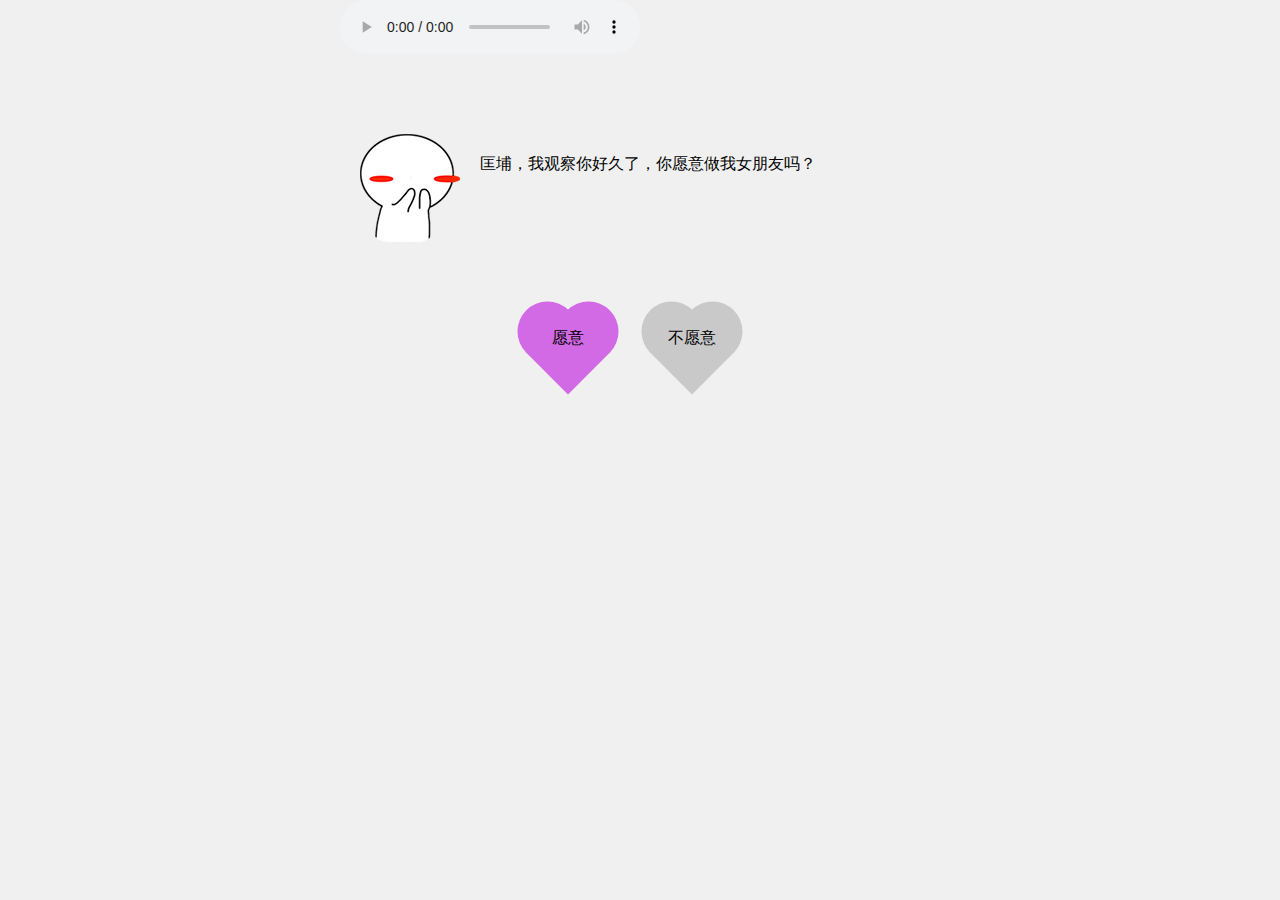
==== index.html @ f9c817e7 "update" ====
<!DOCTYPE HTML PUBLIC "-//W3C//DTD HTML 4.01 Transitional//EN">
<html lang="en">
<head>
<meta charset="UTF-8">
<meta content="width=device-width,initial-scale=1.0,maximum-scale=1.0,user-scalable=no" name="viewport">
<title>forever love</title>

</head>
<script src="js/lib/jquery.min.js" type="text/javascript"></script>
<script src="js/lib/jquery.fireworks.js" type="text/javascript"></script>
<style type="text/css">
* {
	-webkit-tap-highlight-color: rgba(0, 0, 0, 0);
	-webkit-box-sizing: border-box;
	box-sizing: border-box;
}

html {
	width: 100%;
	height: 100%;
}

body {
	max-width: 600px;
	margin: 0 auto;
	background: #f0f0f0;
	color: #000;
}

.share_img {
	width: 0;
	height: 0;
	overflow: hidden;
	opacity: 0;
}

.content {
	padding: 80px 20px;
}

.text_wrapper {
	display: -webkit-box;
	display: flex;
}

.text_wrapper .text {
	padding-top: 20px;
	padding-left: 20px;
}

.hide {
	display: none !important;
}

p {
	margin: 0;
}

.btn-groups {
	padding-right: 20px;
	text-align: center;
}

.heart-btn {
	display: inline-block;
	animation: breath 0.8s linear 0s infinite both;
	-webkit-animation: breath 0.8s linear 0s infinite both;
}

.btn {
	position: relative;
	display: inline-block;
	width: 60px;
	height: 60px;
	margin: 0 30px;
	transform: rotate(45deg);
	-webkit-transform: rotate(45deg);
}

.btn span {
	display: block;
	width: 100%;
	height: 100%;
	line-height: 60px;
	margin-top: -10px;
	margin-left: -10px;
	text-align: center;
	transform: rotate(-45deg);
	-webkit-transform: rotate(-45deg);
}

.btn-a {
	background: #d26ae5;
}

.btn-b {
	background: #c9c9c9;
}

.btn-a:before {
	content: '';
	position: absolute;
	display: block;
	width: 30px;
	height: 60px;
	background: #d26ae5;
	left: -29px;
	top: 0;
	border-top-left-radius: 60px;
	border-bottom-left-radius: 60px;
}

.btn-a:after {
	content: '';
	position: absolute;
	display: block;
	width: 60px;
	height: 30px;
	background: #d26ae5;
	left: 0;
	top: -29px;
	border-top-left-radius: 60px;
	border-top-right-radius: 60px;
}

.btn-b:before {
	content: '';
	position: absolute;
	display: block;
	width: 30px;
	height: 60px;
	background: #c9c9c9;
	left: -29px;
	top: 0;
	border-top-left-radius: 60px;
	border-bottom-left-radius: 60px;
}

.btn-b:after {
	content: '';
	position: absolute;
	display: block;
	width: 60px;
	height: 30px;
	background: #c9c9c9;
	left: 0;
	top: -29px;
	border-top-left-radius: 60px;
	border-top-right-radius: 60px;
}

.container {
	
}

.container .mask {
	position: absolute;
	top: 0;
	left: 0;
	right: 0;
	bottom: 0;
	background: rgba(0, 0, 0, 0.3);
}

.container .modal {
	width: 80%;
	height: 160px;
	position: absolute;
	top: 50%;
	left: 50%;
	padding: 20px 15px;
	border-radius: 5px;
	transform: translate(-50%, -70%);
	-webkit-transform: translate(-50% ，-70 %);
	background: #f3f3f3;
}

.container .modal p {
	margin-top: 20px;
	margin-bottom: 20px;
	font-size: 16px;
	color: #353535;
	text-align: center;
}

.confirm {
	display: block;
	width: 120px;
	height: 40px;
	margin: 0 auto;
	border: none;
	font-size: 16px;
	border-radius: 5px;
	color: #ffffff;
	background: #f45cae;
}

.type_words {
	padding: 12px 20px;
}

@
keyframes breath { 0% {
	transform: scale3d(1, 1, 1);
	-webkit-transform: scale3d(1, 1, 1);
	transform-origin: 50% 50%;
}
50%{
transform
:
 
scale3d
(1
.02
,
1
.02
,
1
.02
);

		
-webkit-transform
:
 
scale3d
(1
.02
,
1
.02
,
1
.02
);

		
transform-origin
:
 
50%
50%;
}
100%{
transform
:
 
scale3d
(1
,
1,1);
-webkit-transform
:
 
scale3d
(1
,
1,1);
transform-origin
:
 
50%
50%;
}
}
</style>

<script type="text/javascript">
	$(function() {
		$('#yes').click(function(event) {
			modal('我就知道你一定会愿意的。(^_^)', function() {
				$('.page_one').addClass('hide');
				$('.page_two').removeClass('hide');
				typeWrite();
				fireworks();

			});
		});
		$('#no').click(function(event) {
			modal('明人不说暗话！', A);
		});
	});

	function A() {
		modal('我喜欢你！', B);
	}

	function B() {
		modal('我知道你在等我这一句话', C);
	}

	function C() {
		modal('请您不要拒绝我', D);
	}

	function D() {
		modal('拒绝我，不存在的', E);
	}

	function E() {
		modal('这辈子都不可能让你离开我', F);
	}

	function F() {
		modal('跟我走吧', G);
	}

	function G() {
		modal('房产证上写你名', H);
	}

	function H() {
		modal('我会做饭', I);
	}

	function I() {
		modal('我会做家务', J)
	}

	function J() {
		modal('答应我吧', function() {
			//		fireworks();
		});
	}

	function fireworks() {
		$('.page_one').addClass('hide');
		$('.page_two').removeClass('hide');
		$('.page_two').fireworks({
			sound : false,
			opacity : 0.9,
			width : '100%',
			height : '100%'
		});
	}

	function modal(content, callback) {
		var tpl = '<div class="container">'
				+ '<div class="mask"></div>'
				+ '<div class="modal">'
				+ '<p>'
				+ content
				+ '</p>'
				+ '<button type="button" id="confirm" class="confirm">确定</button>'
				+ '</div>' + '</div>';
		$('body').append(tpl);
		$(document).on('click', '.confirm', function() {
			$('.container').remove();
			callback();
		});
	}

	var myWords = '有人说，人的一生会遇到2920万人，而两个人相爱的概率只有0.000049。在这茫茫人海中，两个人能相遇就值得感激，能相爱更是一种难得。所以，我很庆幸上天让我遇见了你。我希望有个如你一般的人，能看完我写过的所有状态，读完我所有的日志，看完我从小到大的照片，试着听我喜欢的歌。如果可以，甚至陪我去我喜欢的地方，只想弥补错过你的青春。';
	var x = 0;
	var speed = 150;
	var current = 0;
	function typeWrite() {
		$('.type_words').html(myWords.substring(0, x++) + '_');
		var timer = setTimeout("typeWrite()", speed);
		if (x == myWords.length) {
			x = myWords.length;
			clearTimeout(timer)
		}
	}
</script>
<body>
	<audio controls preload="atuo" loop="loop">
		<source src="bgm/bgm.mp3" type="audio/mpeg">
	</audio>
	<!--<embed src="bgm/bgm.mp3" width="0" height="0" loop="-1" autostart="True"></embed>-->
	<div class="share_img">
		<img src="images/a8b.png" alt="">
	</div>

	<div class="page_one">
		<div class="content">
			<div class="text_wrapper">
				<img src="images/a8.png" alt="">
				<div class="text">匡埔，我观察你好久了，你愿意做我女朋友吗？</div>
			</div>
		</div>
		<div class="btn-groups">
			<div class="heart-btn">
				<div id="yes" class="btn btn-a">
					<span>愿意</span>
				</div>
			</div>
			<div id="no" class="btn btn-b">
				<span>不愿意</span>
			</div>
		</div>
	</div>
	<div class="page_two hide">
		<div class="type_words"></div>
	</div>

</body>
</html>
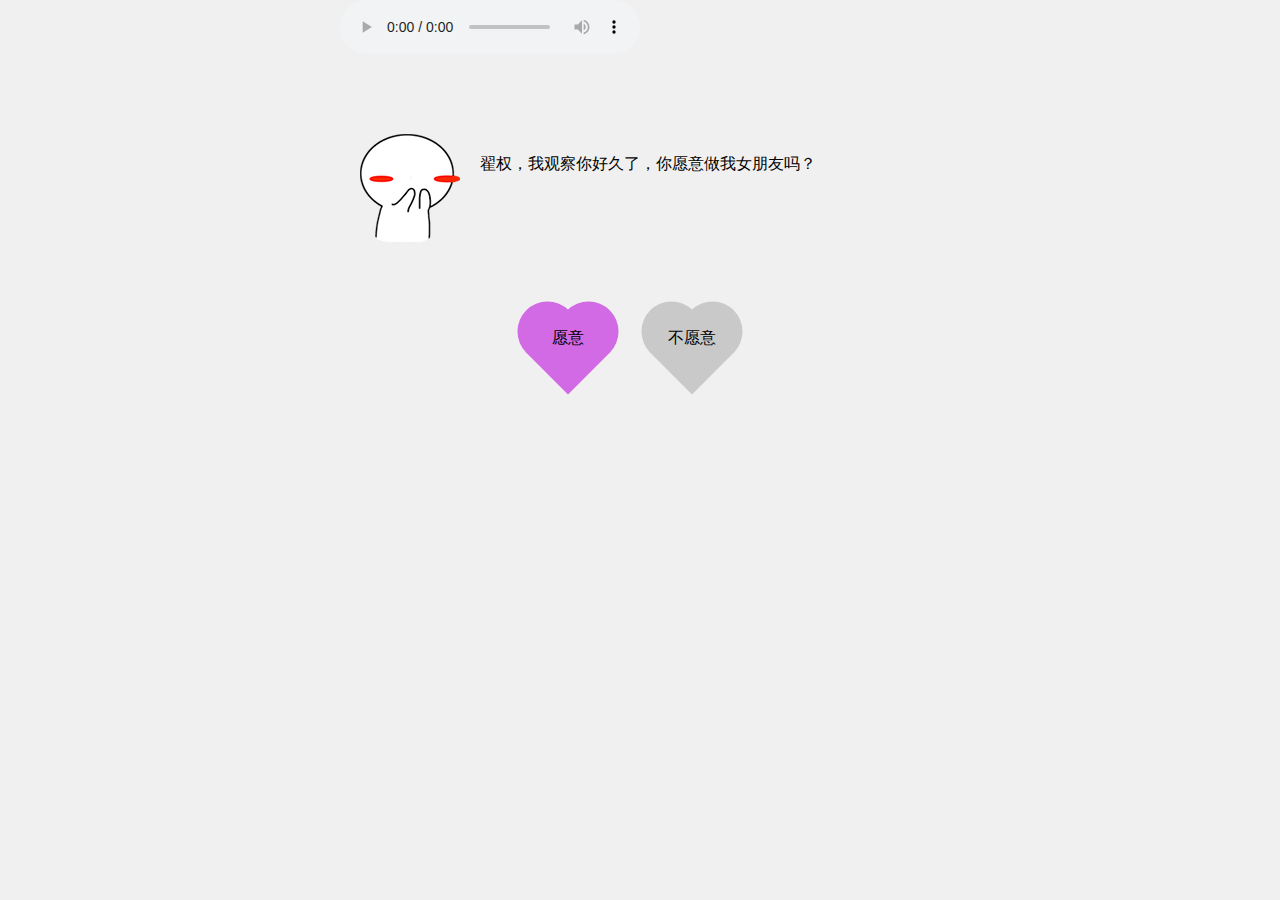
==== commit 8fe67b2e: "update" ====
--- a/index.html
+++ b/index.html
@@ -377,7 +377,7 @@
 		<div class="content">
 			<div class="text_wrapper">
 				<img src="images/a8.png" alt="">
-				<div class="text">匡埔，我观察你好久了，你愿意做我女朋友吗？</div>
+				<div class="text">翟权，我观察你好久了，你愿意做我女朋友吗？</div>
 			</div>
 		</div>
 		<div class="btn-groups">
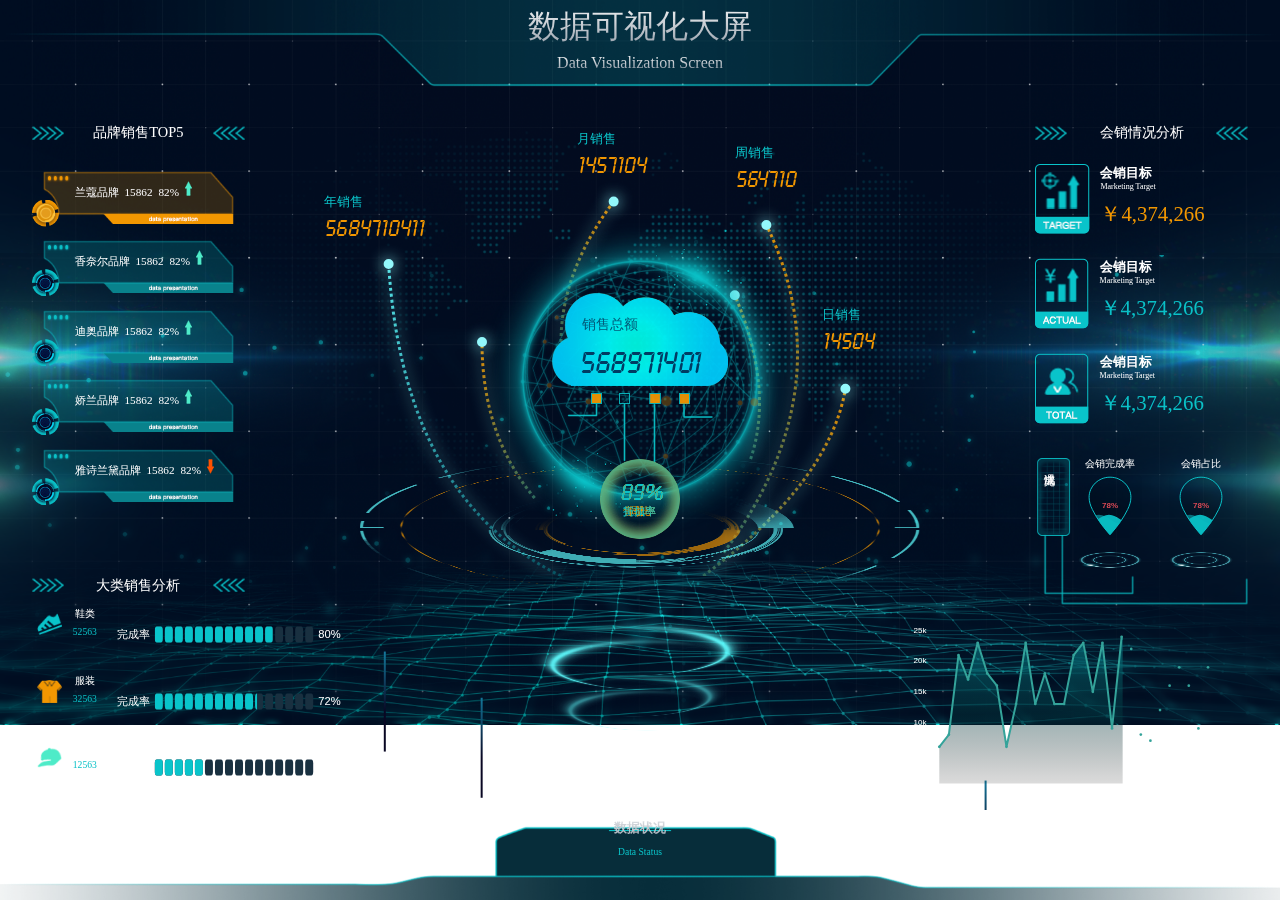
==== commit a5717a69: "View Screen" ====
--- a/index.html
+++ b/index.html
@@ -1,399 +1,218 @@
-<!DOCTYPE HTML PUBLIC "-//W3C//DTD HTML 4.01 Transitional//EN">
+<!DOCTYPE html>
 <html lang="en">
+
 <head>
-<meta charset="UTF-8">
-<meta content="width=device-width,initial-scale=1.0,maximum-scale=1.0,user-scalable=no" name="viewport">
-<title>forever love</title>
-
+    <meta charset="UTF-8">
+    <meta name="viewport" content="width=device-width, initial-scale=1.0">
+    <meta http-equiv="X-UA-Compatible" content="ie=edge">
+    <title>Document</title>
+    <link rel="stylesheet" href="./css/style.css">
 </head>
-<script src="js/lib/jquery.min.js" type="text/javascript"></script>
-<script src="js/lib/jquery.fireworks.js" type="text/javascript"></script>
-<style type="text/css">
-* {
-	-webkit-tap-highlight-color: rgba(0, 0, 0, 0);
-	-webkit-box-sizing: border-box;
-	box-sizing: border-box;
-}
-
-html {
-	width: 100%;
-	height: 100%;
-}
-
-body {
-	max-width: 600px;
-	margin: 0 auto;
-	background: #f0f0f0;
-	color: #000;
-}
-
-.share_img {
-	width: 0;
-	height: 0;
-	overflow: hidden;
-	opacity: 0;
-}
-
-.content {
-	padding: 80px 20px;
-}
-
-.text_wrapper {
-	display: -webkit-box;
-	display: flex;
-}
-
-.text_wrapper .text {
-	padding-top: 20px;
-	padding-left: 20px;
-}
-
-.hide {
-	display: none !important;
-}
-
-p {
-	margin: 0;
-}
-
-.btn-groups {
-	padding-right: 20px;
-	text-align: center;
-}
-
-.heart-btn {
-	display: inline-block;
-	animation: breath 0.8s linear 0s infinite both;
-	-webkit-animation: breath 0.8s linear 0s infinite both;
-}
-
-.btn {
-	position: relative;
-	display: inline-block;
-	width: 60px;
-	height: 60px;
-	margin: 0 30px;
-	transform: rotate(45deg);
-	-webkit-transform: rotate(45deg);
-}
-
-.btn span {
-	display: block;
-	width: 100%;
-	height: 100%;
-	line-height: 60px;
-	margin-top: -10px;
-	margin-left: -10px;
-	text-align: center;
-	transform: rotate(-45deg);
-	-webkit-transform: rotate(-45deg);
-}
-
-.btn-a {
-	background: #d26ae5;
-}
-
-.btn-b {
-	background: #c9c9c9;
-}
-
-.btn-a:before {
-	content: '';
-	position: absolute;
-	display: block;
-	width: 30px;
-	height: 60px;
-	background: #d26ae5;
-	left: -29px;
-	top: 0;
-	border-top-left-radius: 60px;
-	border-bottom-left-radius: 60px;
-}
-
-.btn-a:after {
-	content: '';
-	position: absolute;
-	display: block;
-	width: 60px;
-	height: 30px;
-	background: #d26ae5;
-	left: 0;
-	top: -29px;
-	border-top-left-radius: 60px;
-	border-top-right-radius: 60px;
-}
-
-.btn-b:before {
-	content: '';
-	position: absolute;
-	display: block;
-	width: 30px;
-	height: 60px;
-	background: #c9c9c9;
-	left: -29px;
-	top: 0;
-	border-top-left-radius: 60px;
-	border-bottom-left-radius: 60px;
-}
-
-.btn-b:after {
-	content: '';
-	position: absolute;
-	display: block;
-	width: 60px;
-	height: 30px;
-	background: #c9c9c9;
-	left: 0;
-	top: -29px;
-	border-top-left-radius: 60px;
-	border-top-right-radius: 60px;
-}
-
-.container {
-	
-}
-
-.container .mask {
-	position: absolute;
-	top: 0;
-	left: 0;
-	right: 0;
-	bottom: 0;
-	background: rgba(0, 0, 0, 0.3);
-}
-
-.container .modal {
-	width: 80%;
-	height: 160px;
-	position: absolute;
-	top: 50%;
-	left: 50%;
-	padding: 20px 15px;
-	border-radius: 5px;
-	transform: translate(-50%, -70%);
-	-webkit-transform: translate(-50% ，-70 %);
-	background: #f3f3f3;
-}
-
-.container .modal p {
-	margin-top: 20px;
-	margin-bottom: 20px;
-	font-size: 16px;
-	color: #353535;
-	text-align: center;
-}
-
-.confirm {
-	display: block;
-	width: 120px;
-	height: 40px;
-	margin: 0 auto;
-	border: none;
-	font-size: 16px;
-	border-radius: 5px;
-	color: #ffffff;
-	background: #f45cae;
-}
-
-.type_words {
-	padding: 12px 20px;
-}
-
-@
-keyframes breath { 0% {
-	transform: scale3d(1, 1, 1);
-	-webkit-transform: scale3d(1, 1, 1);
-	transform-origin: 50% 50%;
-}
-50%{
-transform
-:
- 
-scale3d
-(1
-.02
-,
-1
-.02
-,
-1
-.02
-);
-
-		
--webkit-transform
-:
- 
-scale3d
-(1
-.02
-,
-1
-.02
-,
-1
-.02
-);
-
-		
-transform-origin
-:
- 
-50%
-50%;
-}
-100%{
-transform
-:
- 
-scale3d
-(1
-,
-1,1);
--webkit-transform
-:
- 
-scale3d
-(1
-,
-1,1);
-transform-origin
-:
- 
-50%
-50%;
-}
-}
-</style>
-
-<script type="text/javascript">
-	$(function() {
-		$('#yes').click(function(event) {
-			modal('我就知道你一定会愿意的。(^_^)', function() {
-				$('.page_one').addClass('hide');
-				$('.page_two').removeClass('hide');
-				typeWrite();
-				fireworks();
-
-			});
-		});
-		$('#no').click(function(event) {
-			modal('明人不说暗话！', A);
-		});
-	});
-
-	function A() {
-		modal('我喜欢你！', B);
-	}
-
-	function B() {
-		modal('我知道你在等我这一句话', C);
-	}
-
-	function C() {
-		modal('请您不要拒绝我', D);
-	}
-
-	function D() {
-		modal('拒绝我，不存在的', E);
-	}
-
-	function E() {
-		modal('这辈子都不可能让你离开我', F);
-	}
-
-	function F() {
-		modal('跟我走吧', G);
-	}
-
-	function G() {
-		modal('房产证上写你名', H);
-	}
-
-	function H() {
-		modal('我会做饭', I);
-	}
-
-	function I() {
-		modal('我会做家务', J)
-	}
-
-	function J() {
-		modal('答应我吧', function() {
-			//		fireworks();
-		});
-	}
-
-	function fireworks() {
-		$('.page_one').addClass('hide');
-		$('.page_two').removeClass('hide');
-		$('.page_two').fireworks({
-			sound : false,
-			opacity : 0.9,
-			width : '100%',
-			height : '100%'
-		});
-	}
-
-	function modal(content, callback) {
-		var tpl = '<div class="container">'
-				+ '<div class="mask"></div>'
-				+ '<div class="modal">'
-				+ '<p>'
-				+ content
-				+ '</p>'
-				+ '<button type="button" id="confirm" class="confirm">确定</button>'
-				+ '</div>' + '</div>';
-		$('body').append(tpl);
-		$(document).on('click', '.confirm', function() {
-			$('.container').remove();
-			callback();
-		});
-	}
-
-	var myWords = '有人说，人的一生会遇到2920万人，而两个人相爱的概率只有0.000049。在这茫茫人海中，两个人能相遇就值得感激，能相爱更是一种难得。所以，我很庆幸上天让我遇见了你。我希望有个如你一般的人，能看完我写过的所有状态，读完我所有的日志，看完我从小到大的照片，试着听我喜欢的歌。如果可以，甚至陪我去我喜欢的地方，只想弥补错过你的青春。';
-	var x = 0;
-	var speed = 150;
-	var current = 0;
-	function typeWrite() {
-		$('.type_words').html(myWords.substring(0, x++) + '_');
-		var timer = setTimeout("typeWrite()", speed);
-		if (x == myWords.length) {
-			x = myWords.length;
-			clearTimeout(timer)
-		}
-	}
-</script>
+
 <body>
-	<audio controls preload="atuo" loop="loop">
-		<source src="bgm/bgm.mp3" type="audio/mpeg">
-	</audio>
-	<!--<embed src="bgm/bgm.mp3" width="0" height="0" loop="-1" autostart="True"></embed>-->
-	<div class="share_img">
-		<img src="images/a8b.png" alt="">
-	</div>
-
-	<div class="page_one">
-		<div class="content">
-			<div class="text_wrapper">
-				<img src="images/a8.png" alt="">
-				<div class="text">翟权，我观察你好久了，你愿意做我女朋友吗？</div>
-			</div>
-		</div>
-		<div class="btn-groups">
-			<div class="heart-btn">
-				<div id="yes" class="btn btn-a">
-					<span>愿意</span>
-				</div>
-			</div>
-			<div id="no" class="btn btn-b">
-				<span>不愿意</span>
-			</div>
-		</div>
-	</div>
-	<div class="page_two hide">
-		<div class="type_words"></div>
-	</div>
-
+    <!-- 头部模块 -->
+    <header>
+        <h1><span>数据可视化大屏</span></h1>
+        <p><span>Data Visualization Screen</span></p>
+    </header>
+
+    <div class="main">
+        <!-- top5 -->
+        <div class="top5">
+            <div class="top5-title">
+                <span>品牌销售TOP5</span>
+            </div>
+            <div class="top5-content">
+                <ul>
+                    <li>
+                        <div class="cicle"></div>
+                        <div class="li-content">
+                            <span>兰蔻品牌</span>
+                            <span>15862</span>
+                            <span>82%</span>
+                            <span><img src="./images/up.png" alt=""></span>
+                        </div>
+                    </li>
+                    <li>
+                        <div class="cicle"></div>
+                        <div class="li-content">
+                            <span>香奈尔品牌</span>
+                            <span>15862</span>
+                            <span>82%</span>
+                            <span><img src="./images/up.png" alt=""></span>
+                        </div>
+                    </li>
+                    <li>
+                        <div class="cicle"></div>
+                        <div class="li-content">
+                            <span>迪奥品牌</span>
+                            <span>15862</span>
+                            <span>82%</span>
+                            <span><img src="./images/up.png" alt=""></span>
+                        </div>
+                    </li>
+                    <li>
+                        <div class="cicle"></div>
+                        <div class="li-content">
+                            <span>娇兰品牌</span>
+                            <span>15862</span>
+                            <span>82%</span>
+                            <span><img src="./images/up.png" alt=""></span>
+                        </div>
+                    </li>
+                    <li>
+                        <div class="cicle"></div>
+                        <div class="li-content">
+                            <span>雅诗兰黛品牌</span>
+                            <span>15862</span>
+                            <span>82%</span>
+                            <span><img src="./images/down.png" alt=""></span>
+                        </div>
+                    </li>
+                </ul>
+            </div>
+            <div class="top5-title">
+                <span>大类销售分析</span>
+            </div>
+        </div>
+        <!-- 销售总额 -->
+        <div class="total">
+            <div class="data1">
+                <span>年销售</span>
+                <p>5684710411</p>
+            </div>
+            <div class="data2">
+                <span>月销售</span>
+                <p>1457104</p>
+            </div>
+            <div class="data3">
+                <span>周销售</span>
+                <p>564710</p>
+            </div>
+            <div class="data4">
+                <span>日销售</span>
+                <p>14504</p>
+            </div>
+            <canvas class="rain"></canvas>
+            <canvas class="dashed"></canvas>
+            <div class="sphere">
+                <div class="sphere-bg"></div>
+                <div class="sum">
+                    <span>销售总额</span>
+                    <p>568971401</p>
+                </div>
+            </div>
+            <div class="cicle3"></div>
+            <div class="cicle4"></div>
+            <div class="cicle5"></div>
+            <div class="cicle6"></div>
+            <div class="cicle7"></div>
+            <div class="cicle8">
+                <span>89%</span>
+                <p>同比</p>
+            </div>
+            <div class="cicle9">
+                <span>89%</span>
+                <p>完成率</p>
+            </div>
+            <div class="cicle10">
+                <span>89%</span>
+                <p>售罄率</p>
+            </div>
+            <div class="cicle11">
+                <span>89%</span>
+                <p>折扣率</p>
+            </div>
+        </div>
+        <!-- 会销分析 -->
+        <div class="analyse">
+            <div class="analyse-title">
+                <span>会销情况分析</span>
+            </div>
+            <ul>
+                <li>
+                    <img src="./images/s1.png" alt="">
+                    <h5>会销目标</h5><br>
+                    <span>Marketing Target</span><br>
+                    <em>￥4,374,266</em>
+                </li>
+                <li>
+                    <img src="./images/s3.png" alt="">
+                    <h5>会销目标</h5><br>
+                    <span>Marketing Target</span><br>
+                    <em>￥4,374,266</em>
+                </li>
+                <li>
+                    <img src="./images/s2.png" alt="">
+                    <h5>会销目标</h5><br>
+                    <span>Marketing Target</span><br>
+                    <em>￥4,374,266</em>
+                </li>
+            </ul>
+            <div class="execution">
+                <div class="title">完成情况</div>
+                <div class="cicle1"></div>
+                <div class="cicle2"></div>
+                <div class="waterChart1">
+                    <div class="chart-title">会销完成率</div>
+                    <div class="chart1"></div>
+                </div>
+                <div class="waterChart2">
+                    <div class="chart-title">会销占比</div>
+                    <div class="chart2"></div>
+                </div>
+            </div>
+        </div>
+        <!-- 鞋服配销售分析 -->
+        <div class="sale">
+            <ul>
+                <li>
+                    <div class="showImg">
+                        <img src="./images/shoe.png" alt="">
+                    </div>
+                    <div class="data">
+                        <span>鞋类</span>
+                        <span>52563</span>
+                    </div>
+                    <div class="shoeChart"></div>
+                </li>
+                <li>
+                    <div class="showImg">
+                        <img src="./images/clothes.png" alt="">
+                    </div>
+                    <div class="data">
+                        <span>服装</span>
+                        <span>32563</span>
+                    </div>
+                    <div class="clothesChart"></div>
+                </li>
+                <li>
+                    <div class="showImg">
+                        <img src="./images/mz.png" alt="">
+                    </div>
+                    <div class="data">
+                        <span>配饰</span>
+                        <span>12563</span>
+                    </div>
+                    <div class="mzChart"></div>
+                </li>
+            </ul>
+        </div>
+        <!-- 折线图 -->
+        <div class="lineChart">
+
+        </div>
+    </div>
+
+    <!-- 底部模块 -->
+    <div class="bottom">
+        <h5><span>数据状况</span></h5>
+        <p>Data Status</p>
+    </div>
 </body>
+<script src="./js/jquery-1.11.0.min.js"></script>
+<script src="./js/echarts.min.js"></script>
+<script src="./node_modules/echarts-liquidfill/dist/echarts-liquidfill.min.js"></script>
+<script src="./js/main.js"></script>
+
 </html>
--- a/css/style.css
+++ b/css/style.css
@@ -0,0 +1,2184 @@
+* {
+  margin: 0;
+  padding: 0;
+}
+html,
+body {
+  width: 100%;
+  overflow: hidden;
+  height: 100%;
+}
+body {
+  background: url(../images/53bg.png) no-repeat;
+  background-size: 100%;
+}
+ul,
+li {
+  list-style: none;
+}
+@font-face {
+  font-family: 'LCdd';
+  src: url('../fonts/LCdd.TTF');
+}
+header {
+  height: 12%;
+  width: 100%;
+  background-color: #fff;
+  background: url(../images/53titlebg.png) no-repeat top center;
+  background-size: 100%;
+  text-align: center;
+}
+header h1 {
+  font-size: 2rem;
+  height: 50%;
+  margin: auto;
+  display: table;
+  font-weight: 500;
+  background-image: -webkit-linear-gradient(bottom, #86919e, #fff);
+  -webkit-background-clip: text;
+  -webkit-text-fill-color: transparent;
+}
+header h1 span {
+  display: table-cell;
+  vertical-align: middle;
+}
+header p {
+  font-size: 1rem;
+  background-image: -webkit-linear-gradient(bottom, #86919e, #fff);
+  -webkit-background-clip: text;
+  -webkit-text-fill-color: transparent;
+}
+.main {
+  width: 100%;
+  height: 78%;
+  padding: 0 2.5%;
+  box-sizing: border-box;
+  position: relative;
+}
+.main .top5 {
+  width: 17.5%;
+  height: 70%;
+  float: left;
+}
+.main .top5 .top5-title {
+  width: 100%;
+  height: 10%;
+  background: url(../images/title.png) no-repeat center;
+  background-size: 100%;
+  color: #fff;
+  text-align: center;
+  display: table;
+  font-size: 0.9rem;
+}
+.main .top5 .top5-title span {
+  display: table-cell;
+  vertical-align: middle;
+}
+.main .top5 .top5-content {
+  width: 100%;
+  height: 80%;
+}
+.main .top5 .top5-content ul {
+  width: 100%;
+  height: 100%;
+}
+.main .top5 .top5-content ul li {
+  width: 100%;
+  height: 15%;
+  margin-top: 5%;
+  position: relative;
+}
+.main .top5 .top5-content ul li .li-content {
+  width: 90%;
+  height: 100%;
+  margin-left: 5%;
+  background: url(../images/border.png) no-repeat center;
+  background-size: contain;
+  font-size: 0.7rem;
+  padding-left: 15%;
+  padding-top: 6%;
+  color: #fff;
+  box-sizing: border-box;
+}
+.main .top5 .top5-content ul li .li-content span {
+  margin-right: 2%;
+}
+.main .top5 .top5-content ul li .cicle {
+  content: '';
+  display: block;
+  position: absolute;
+  width: 1.7rem;
+  height: 1.7rem;
+  background: url(../images/green.png) no-repeat center;
+  background-size: 100%;
+  left: 0;
+  bottom: 0;
+}
+.main .top5 .top5-content ul li:nth-of-type(1) .li-content {
+  background: url(../images/border2.png) no-repeat center;
+  background-size: contain;
+}
+.main .top5 .top5-content ul li:nth-of-type(1) .cicle {
+  background: url(../images/orange.png) no-repeat center;
+  background-size: 100%;
+}
+.main .total {
+  width: 65%;
+  height: 100%;
+  float: left;
+  position: relative;
+}
+.main .total .rain {
+  position: absolute;
+  left: 0;
+  top: 0;
+  z-index: -1;
+}
+.main .total .data1,
+.main .total .data2,
+.main .total .data3,
+.main .total .data4 {
+  width: 8rem;
+  height: 4rem;
+  position: absolute;
+}
+.main .total .data1 span,
+.main .total .data2 span,
+.main .total .data3 span,
+.main .total .data4 span {
+  color: #0ac1c7;
+  font-size: 0.8rem;
+  font-family: '宋体';
+}
+.main .total .data1 p,
+.main .total .data2 p,
+.main .total .data3 p,
+.main .total .data4 p {
+  font-family: 'LCdd';
+  font-size: 1.5rem;
+  color: #f29701;
+}
+.main .total .data1 {
+  left: 10%;
+  top: 12%;
+}
+.main .total .data2 {
+  left: 42%;
+  top: 3%;
+}
+.main .total .data3 {
+  left: 62%;
+  top: 5%;
+}
+.main .total .data4 {
+  left: 73%;
+  top: 28%;
+}
+.main .total .dashed {
+  position: absolute;
+  left: 0;
+  top: 0;
+}
+.main .total .sphere {
+  width: 20rem;
+  height: 20rem;
+  position: relative;
+  margin: 14% auto 0;
+}
+.main .total .sphere .sphere-bg {
+  position: absolute;
+  z-index: 100;
+  left: 0;
+  top: 0;
+  width: 100%;
+  height: 100%;
+  background: url(../images/53earth.png) no-repeat center;
+  background-size: contain;
+}
+.main .total .sphere .sum {
+  position: absolute;
+  z-index: 100;
+  left: 0;
+  top: 0;
+  width: 100%;
+  height: 100%;
+  background: url(../images/53cloud.png) no-repeat center;
+  background-size: 55%;
+}
+.main .total .sphere .sum span {
+  display: block;
+  margin-top: 30%;
+  padding-left: 32%;
+  color: #005a79;
+  font-size: 0.9rem;
+}
+.main .total .sphere .sum p {
+  margin-top: 2%;
+  text-align: center;
+  color: #003c63;
+  font-family: 'LCdd';
+  font-size: 2rem;
+}
+.main .total .cicle3 {
+  width: 35rem;
+  height: 35rem;
+  background: url(../images/circle.png) no-repeat center;
+  background-size: 100%;
+  position: absolute;
+  top: 20%;
+  left: 50%;
+  transform-style: preserve-3d;
+  transform: translateX(-50%) rotateX(75deg);
+  animation: rotate3 20s linear infinite;
+}
+.main .total .cicle4 {
+  width: 15rem;
+  height: 15rem;
+  position: absolute;
+  top: 60%;
+  left: 50%;
+  transform-style: preserve-3d;
+  background: url(../images/53gqright.png) no-repeat center;
+  background-size: 100%;
+  transform: translateX(-50%) rotateX(75deg);
+  animation: rotate3 2s linear infinite;
+}
+.main .total .cicle5 {
+  width: 15rem;
+  height: 15rem;
+  position: absolute;
+  top: 62%;
+  left: 50%;
+  transform-style: preserve-3d;
+  background: url(../images/53gqleft.png) no-repeat center;
+  background-size: 100%;
+  transform: translateX(-50%) rotateX(75deg);
+  animation: rotate4 2s linear infinite;
+}
+.main .total .cicle6 {
+  width: 12rem;
+  height: 12rem;
+  position: absolute;
+  top: 70%;
+  left: 50%;
+  transform-style: preserve-3d;
+  background: url(../images/535gqbottomright.png) no-repeat center;
+  background-size: 100%;
+  transform: translateX(-50%) rotateX(75deg);
+  animation: rotate3 2s linear infinite;
+}
+.main .total .cicle7 {
+  width: 12rem;
+  height: 12rem;
+  position: absolute;
+  top: 72%;
+  left: 50%;
+  transform-style: preserve-3d;
+  background: url(../images/53gqbottomleft.png) no-repeat center;
+  background-size: 100%;
+  transform: translateX(-50%) rotateX(75deg);
+  animation: rotate4 2s linear infinite;
+}
+.main .total .cicle8,
+.main .total .cicle9,
+.main .total .cicle10,
+.main .total .cicle11 {
+  width: 5rem;
+  height: 5rem;
+  position: absolute;
+  top: 50%;
+  left: 50%;
+  z-index: 100;
+  margin-left: -2.5rem;
+  border-radius: 50%;
+}
+.main .total .cicle8 span,
+.main .total .cicle9 span,
+.main .total .cicle10 span,
+.main .total .cicle11 span {
+  font-family: 'LCdd';
+  display: block;
+  margin-left: 25%;
+  font-size: 1.5rem;
+  margin-top: 20%;
+}
+.main .total .cicle8 p,
+.main .total .cicle9 p,
+.main .total .cicle10 p,
+.main .total .cicle11 p {
+  text-align: center;
+  font-size: 0.7rem;
+}
+.main .total .cicle8 {
+  background: url(../images/circle1.png) no-repeat;
+  background-size: 100%;
+  animation: rotate5 20s linear infinite;
+  color: #f29701;
+}
+.main .total .cicle9 {
+  background: url(../images/circle2.png) no-repeat;
+  background-size: 100%;
+  animation: rotate6 20s linear infinite;
+  color: #0ac1c7;
+}
+.main .total .cicle10 {
+  background: url(../images/circle1.png) no-repeat;
+  background-size: 100%;
+  animation: rotate7 20s linear infinite;
+  color: #f29701;
+}
+.main .total .cicle11 {
+  background: url(../images/circle2.png) no-repeat;
+  background-size: 100%;
+  color: #0ac1c7;
+  animation: rotate8 20s linear infinite;
+}
+.main .analyse {
+  width: 17.5%;
+  height: 70%;
+  float: left;
+}
+.main .analyse .analyse-title {
+  width: 100%;
+  height: 10%;
+  background: url(../images/title.png) no-repeat center;
+  background-size: 100%;
+  color: #fff;
+  text-align: center;
+  display: table;
+  font-size: 0.9rem;
+}
+.main .analyse .analyse-title span {
+  display: table-cell;
+  vertical-align: middle;
+}
+.main .analyse ul {
+  width: 100%;
+  height: 60%;
+}
+.main .analyse ul li {
+  width: 100%;
+  height: 30%;
+  margin: 3% 0;
+}
+.main .analyse ul li img {
+  height: 80%;
+  float: left;
+  vertical-align: 0%;
+}
+.main .analyse ul li h5 {
+  float: left;
+  color: #fff;
+  margin-left: 5%;
+}
+.main .analyse ul li span {
+  font-size: 0.5rem;
+  float: left;
+  color: #fff;
+  margin-left: 5%;
+}
+.main .analyse ul li em {
+  font-style: normal;
+  font-size: 1.3rem;
+  margin-left: 5%;
+  color: #0ac1c7;
+}
+.main .analyse ul li:nth-of-type(1) em {
+  color: #f29701;
+}
+.main .analyse .execution {
+  width: 100%;
+  height: 30%;
+  background: url(../images/execution.png) no-repeat;
+  background-size: contain;
+  overflow: hidden;
+  position: relative;
+}
+.main .analyse .execution .title {
+  writing-mode: vertical-lr;
+  font-size: 0.7rem;
+  margin-left: 3%;
+  margin-top: 3%;
+  color: #fff;
+}
+.main .analyse .execution .cicle1,
+.main .analyse .execution .cicle2 {
+  position: absolute;
+  width: 4rem;
+  height: 4rem;
+  background: url(../images/2222.png) no-repeat center;
+  background-size: 100%;
+  transform-style: preserve-3d;
+  transform: rotateX(75deg);
+  animation: rotate2 1s linear infinite;
+}
+.main .analyse .execution .cicle1 {
+  top: 47%;
+  left: 20%;
+}
+.main .analyse .execution .cicle2 {
+  top: 47%;
+  left: 63%;
+}
+.main .analyse .execution .waterChart1,
+.main .analyse .execution .waterChart2 {
+  position: absolute;
+  width: 4rem;
+  height: 5rem;
+}
+.main .analyse .execution .waterChart1 .chart-title,
+.main .analyse .execution .waterChart2 .chart-title {
+  height: 20%;
+  font-size: 0.6rem;
+  text-align: center;
+  color: #fff;
+}
+.main .analyse .execution .waterChart1 .chart1,
+.main .analyse .execution .waterChart2 .chart1,
+.main .analyse .execution .waterChart1 .chart2,
+.main .analyse .execution .waterChart2 .chart2 {
+  width: 100%;
+  height: 80%;
+}
+.main .analyse .execution .waterChart1 {
+  top: 0%;
+  left: 20%;
+}
+.main .analyse .execution .waterChart2 {
+  top: 0%;
+  left: 63%;
+}
+.main .sale {
+  width: 27.5%;
+  height: 30%;
+  position: absolute;
+  bottom: 0;
+  left: 2.5%;
+}
+.main .sale ul {
+  width: 100%;
+  height: 100%;
+  overflow: hidden;
+}
+.main .sale ul li {
+  width: 100%;
+  height: 30%;
+  margin-top: 1%;
+}
+.main .sale ul li .showImg {
+  float: left;
+  width: 10%;
+  height: 100%;
+  text-align: center;
+}
+.main .sale ul li .showImg img {
+  vertical-align: 0%;
+  width: 70%;
+  margin-top: 30%;
+}
+.main .sale ul li .data {
+  float: left;
+  width: 10%;
+  height: 100%;
+  text-align: center;
+}
+.main .sale ul li .data span {
+  color: #fff;
+  font-size: 0.6rem;
+}
+.main .sale ul li .data span:nth-of-type(2) {
+  color: #0ac1c7;
+}
+.main .sale ul li .shoeChart,
+.main .sale ul li .clothesChart,
+.main .sale ul li .mzChart {
+  height: 100%;
+  width: 75%;
+  float: left;
+}
+.main .lineChart {
+  width: 27.5%;
+  height: 30%;
+  position: absolute;
+  bottom: 0;
+  right: 2.5%;
+}
+.bottom {
+  width: 100%;
+  height: 10%;
+  background: url(../images/53bottomsjbg.png) no-repeat bottom center;
+  background-size: 100%;
+  text-align: center;
+}
+.bottom h5 {
+  background-image: -webkit-linear-gradient(bottom, #86919e, #fff);
+  -webkit-background-clip: text;
+  -webkit-text-fill-color: transparent;
+  height: 40%;
+  display: table;
+  margin: auto;
+}
+.bottom h5 span {
+  display: table-cell;
+  vertical-align: middle;
+}
+.bottom p {
+  color: #0ac1c7;
+  font-size: 0.6rem;
+}
+@keyframes rotate {
+  0% {
+    transform: rotate(0);
+  }
+  100% {
+    transform: rotate(360deg);
+  }
+}
+@keyframes rotate2 {
+  0% {
+    transform: rotateX(75deg) rotateZ(0);
+  }
+  100% {
+    transform: rotateX(75deg) rotateZ(360deg);
+  }
+}
+@keyframes rotate3 {
+  0% {
+    transform: translateX(-50%) rotateX(75deg) rotateZ(0);
+  }
+  100% {
+    transform: translateX(-50%) rotateX(75deg) rotateZ(360deg);
+  }
+}
+@keyframes rotate4 {
+  0% {
+    transform: translateX(-50%) rotateX(75deg) rotateZ(0);
+  }
+  100% {
+    transform: translateX(-50%) rotateX(75deg) rotateZ(-360deg);
+  }
+}
+@keyframes rotate5 {
+  0% {
+    transform: matrix3d(0.9, 0, 0, 0, 0, 0.9, 0, 0, 0, 0, 1, 0, 270, 0, 0, 1);
+    z-index: 100;
+  }
+  1% {
+    transform: matrix3d(0.92093, 0, 0, 0, 0, 0.92093, 0, 0, 0, 0, 1, 0, 269.46722, 6.27905, 0, 1);
+    z-index: 100.06279;
+  }
+  2% {
+    transform: matrix3d(0.94178, 0, 0, 0, 0, 0.94178, 0, 0, 0, 0, 1, 0, 267.87097, 12.53332, 0, 1);
+    z-index: 100.12533;
+  }
+  3% {
+    transform: matrix3d(0.96246, 0, 0, 0, 0, 0.96246, 0, 0, 0, 0, 1, 0, 265.21756, 18.73813, 0, 1);
+    z-index: 100.18738;
+  }
+  4% {
+    transform: matrix3d(0.9829, 0, 0, 0, 0, 0.9829, 0, 0, 0, 0, 1, 0, 261.51745, 24.86899, 0, 1);
+    z-index: 100.24869;
+  }
+  5% {
+    transform: matrix3d(1.00301, 0, 0, 0, 0, 1.00301, 0, 0, 0, 0, 1, 0, 256.78526, 30.9017, 0, 1);
+    z-index: 100.30902;
+  }
+  6% {
+    transform: matrix3d(1.02271, 0, 0, 0, 0, 1.02271, 0, 0, 0, 0, 1, 0, 251.03965, 36.81246, 0, 1);
+    z-index: 100.36812;
+  }
+  7% {
+    transform: matrix3d(1.04193, 0, 0, 0, 0, 1.04193, 0, 0, 0, 0, 1, 0, 244.3033, 42.57793, 0, 1);
+    z-index: 100.42578;
+  }
+  8% {
+    transform: matrix3d(1.06058, 0, 0, 0, 0, 1.06058, 0, 0, 0, 0, 1, 0, 236.6028, 48.17537, 0, 1);
+    z-index: 100.48175;
+  }
+  9% {
+    transform: matrix3d(1.07861, 0, 0, 0, 0, 1.07861, 0, 0, 0, 0, 1, 0, 227.96854, 53.58268, 0, 1);
+    z-index: 100.53583;
+  }
+  10% {
+    transform: matrix3d(1.09593, 0, 0, 0, 0, 1.09593, 0, 0, 0, 0, 1, 0, 218.43459, 58.77853, 0, 1);
+    z-index: 100.58779;
+  }
+  11% {
+    transform: matrix3d(1.11247, 0, 0, 0, 0, 1.11247, 0, 0, 0, 0, 1, 0, 208.03858, 63.7424, 0, 1);
+    z-index: 100.63742;
+  }
+  12% {
+    transform: matrix3d(1.12818, 0, 0, 0, 0, 1.12818, 0, 0, 0, 0, 1, 0, 196.82153, 68.45471, 0, 1);
+    z-index: 100.68455;
+  }
+  13% {
+    transform: matrix3d(1.14299, 0, 0, 0, 0, 1.14299, 0, 0, 0, 0, 1, 0, 184.82772, 72.89686, 0, 1);
+    z-index: 100.72897;
+  }
+  14% {
+    transform: matrix3d(1.15684, 0, 0, 0, 0, 1.15684, 0, 0, 0, 0, 1, 0, 172.10448, 77.05132, 0, 1);
+    z-index: 100.77051;
+  }
+  15% {
+    transform: matrix3d(1.16967, 0, 0, 0, 0, 1.16967, 0, 0, 0, 0, 1, 0, 158.70202, 80.9017, 0, 1);
+    z-index: 100.80902;
+  }
+  16% {
+    transform: matrix3d(1.18144, 0, 0, 0, 0, 1.18144, 0, 0, 0, 0, 1, 0, 144.67323, 84.43279, 0, 1);
+    z-index: 100.84433;
+  }
+  17% {
+    transform: matrix3d(1.1921, 0, 0, 0, 0, 1.1921, 0, 0, 0, 0, 1, 0, 130.07349, 87.63067, 0, 1);
+    z-index: 100.87631;
+  }
+  18% {
+    transform: matrix3d(1.20161, 0, 0, 0, 0, 1.20161, 0, 0, 0, 0, 1, 0, 114.96041, 90.48271, 0, 1);
+    z-index: 100.90483;
+  }
+  19% {
+    transform: matrix3d(1.20993, 0, 0, 0, 0, 1.20993, 0, 0, 0, 0, 1, 0, 99.39363, 92.97765, 0, 1);
+    z-index: 100.92978;
+  }
+  20% {
+    transform: matrix3d(1.21702, 0, 0, 0, 0, 1.21702, 0, 0, 0, 0, 1, 0, 83.43459, 95.10565, 0, 1);
+    z-index: 100.95106;
+  }
+  21% {
+    transform: matrix3d(1.22286, 0, 0, 0, 0, 1.22286, 0, 0, 0, 0, 1, 0, 67.14627, 96.85832, 0, 1);
+    z-index: 100.96858;
+  }
+  22% {
+    transform: matrix3d(1.22743, 0, 0, 0, 0, 1.22743, 0, 0, 0, 0, 1, 0, 50.59295, 98.22873, 0, 1);
+    z-index: 100.98229;
+  }
+  23% {
+    transform: matrix3d(1.2307, 0, 0, 0, 0, 1.2307, 0, 0, 0, 0, 1, 0, 33.83997, 99.21147, 0, 1);
+    z-index: 100.99211;
+  }
+  24% {
+    transform: matrix3d(1.23268, 0, 0, 0, 0, 1.23268, 0, 0, 0, 0, 1, 0, 16.95344, 99.80267, 0, 1);
+    z-index: 100.99803;
+  }
+  25% {
+    transform: matrix3d(1.23333, 0, 0, 0, 0, 1.23333, 0, 0, 0, 0, 1, 0, 0, 100, 0, 1);
+    z-index: 101;
+  }
+  26% {
+    transform: matrix3d(1.23268, 0, 0, 0, 0, 1.23268, 0, 0, 0, 0, 1, 0, -16.95344, 99.80267, 0, 1);
+    z-index: 100.99803;
+  }
+  27% {
+    transform: matrix3d(1.2307, 0, 0, 0, 0, 1.2307, 0, 0, 0, 0, 1, 0, -33.83997, 99.21147, 0, 1);
+    z-index: 100.99211;
+  }
+  28% {
+    transform: matrix3d(1.22743, 0, 0, 0, 0, 1.22743, 0, 0, 0, 0, 1, 0, -50.59295, 98.22873, 0, 1);
+    z-index: 100.98229;
+  }
+  29% {
+    transform: matrix3d(1.22286, 0, 0, 0, 0, 1.22286, 0, 0, 0, 0, 1, 0, -67.14627, 96.85832, 0, 1);
+    z-index: 100.96858;
+  }
+  30% {
+    transform: matrix3d(1.21702, 0, 0, 0, 0, 1.21702, 0, 0, 0, 0, 1, 0, -83.43459, 95.10565, 0, 1);
+    z-index: 100.95106;
+  }
+  31% {
+    transform: matrix3d(1.20993, 0, 0, 0, 0, 1.20993, 0, 0, 0, 0, 1, 0, -99.39363, 92.97765, 0, 1);
+    z-index: 100.92978;
+  }
+  32% {
+    transform: matrix3d(1.20161, 0, 0, 0, 0, 1.20161, 0, 0, 0, 0, 1, 0, -114.96041, 90.48271, 0, 1);
+    z-index: 100.90483;
+  }
+  33% {
+    transform: matrix3d(1.1921, 0, 0, 0, 0, 1.1921, 0, 0, 0, 0, 1, 0, -130.07349, 87.63067, 0, 1);
+    z-index: 100.87631;
+  }
+  34% {
+    transform: matrix3d(1.18144, 0, 0, 0, 0, 1.18144, 0, 0, 0, 0, 1, 0, -144.67323, 84.43279, 0, 1);
+    z-index: 100.84433;
+  }
+  35% {
+    transform: matrix3d(1.16967, 0, 0, 0, 0, 1.16967, 0, 0, 0, 0, 1, 0, -158.70202, 80.9017, 0, 1);
+    z-index: 100.80902;
+  }
+  36% {
+    transform: matrix3d(1.15684, 0, 0, 0, 0, 1.15684, 0, 0, 0, 0, 1, 0, -172.10448, 77.05132, 0, 1);
+    z-index: 100.77051;
+  }
+  37% {
+    transform: matrix3d(1.14299, 0, 0, 0, 0, 1.14299, 0, 0, 0, 0, 1, 0, -184.82772, 72.89686, 0, 1);
+    z-index: 100.72897;
+  }
+  38% {
+    transform: matrix3d(1.12818, 0, 0, 0, 0, 1.12818, 0, 0, 0, 0, 1, 0, -196.82153, 68.45471, 0, 1);
+    z-index: 100.68455;
+  }
+  39% {
+    transform: matrix3d(1.11247, 0, 0, 0, 0, 1.11247, 0, 0, 0, 0, 1, 0, -208.03858, 63.7424, 0, 1);
+    z-index: 100.63742;
+  }
+  40% {
+    transform: matrix3d(1.09593, 0, 0, 0, 0, 1.09593, 0, 0, 0, 0, 1, 0, -218.43459, 58.77853, 0, 1);
+    z-index: 100.58779;
+  }
+  41% {
+    transform: matrix3d(1.07861, 0, 0, 0, 0, 1.07861, 0, 0, 0, 0, 1, 0, -227.96854, 53.58268, 0, 1);
+    z-index: 100.53583;
+  }
+  42% {
+    transform: matrix3d(1.06058, 0, 0, 0, 0, 1.06058, 0, 0, 0, 0, 1, 0, -236.6028, 48.17537, 0, 1);
+    z-index: 100.48175;
+  }
+  43% {
+    transform: matrix3d(1.04193, 0, 0, 0, 0, 1.04193, 0, 0, 0, 0, 1, 0, -244.3033, 42.57793, 0, 1);
+    z-index: 100.42578;
+  }
+  44% {
+    transform: matrix3d(1.02271, 0, 0, 0, 0, 1.02271, 0, 0, 0, 0, 1, 0, -251.03965, 36.81246, 0, 1);
+    z-index: 100.36812;
+  }
+  45% {
+    transform: matrix3d(1.00301, 0, 0, 0, 0, 1.00301, 0, 0, 0, 0, 1, 0, -256.78526, 30.9017, 0, 1);
+    z-index: 100.30902;
+  }
+  46% {
+    transform: matrix3d(0.9829, 0, 0, 0, 0, 0.9829, 0, 0, 0, 0, 1, 0, -261.51745, 24.86899, 0, 1);
+    z-index: 100.24869;
+  }
+  47% {
+    transform: matrix3d(0.96246, 0, 0, 0, 0, 0.96246, 0, 0, 0, 0, 1, 0, -265.21756, 18.73813, 0, 1);
+    z-index: 100.18738;
+  }
+  48% {
+    transform: matrix3d(0.94178, 0, 0, 0, 0, 0.94178, 0, 0, 0, 0, 1, 0, -267.87097, 12.53332, 0, 1);
+    z-index: 100.12533;
+  }
+  49% {
+    transform: matrix3d(0.92093, 0, 0, 0, 0, 0.92093, 0, 0, 0, 0, 1, 0, -269.46722, 6.27905, 0, 1);
+    z-index: 100.06279;
+  }
+  50% {
+    transform: matrix3d(0.9, 0, 0, 0, 0, 0.9, 0, 0, 0, 0, 1, 0, -270, 0, 0, 1);
+    z-index: 100;
+  }
+  51% {
+    transform: matrix3d(0.87907, 0, 0, 0, 0, 0.87907, 0, 0, 0, 0, 1, 0, -269.46722, -6.27905, 0, 1);
+    z-index: 99.93721;
+  }
+  52% {
+    transform: matrix3d(0.85822, 0, 0, 0, 0, 0.85822, 0, 0, 0, 0, 1, 0, -267.87097, -12.53332, 0, 1);
+    z-index: 99.87467;
+  }
+  53% {
+    transform: matrix3d(0.83754, 0, 0, 0, 0, 0.83754, 0, 0, 0, 0, 1, 0, -265.21756, -18.73813, 0, 1);
+    z-index: 99.81262;
+  }
+  54% {
+    transform: matrix3d(0.8171, 0, 0, 0, 0, 0.8171, 0, 0, 0, 0, 1, 0, -261.51745, -24.86899, 0, 1);
+    z-index: 99.75131;
+  }
+  55% {
+    transform: matrix3d(0.79699, 0, 0, 0, 0, 0.79699, 0, 0, 0, 0, 1, 0, -256.78526, -30.9017, 0, 1);
+    z-index: 99.69098;
+  }
+  56% {
+    transform: matrix3d(0.77729, 0, 0, 0, 0, 0.77729, 0, 0, 0, 0, 1, 0, -251.03965, -36.81246, 0, 1);
+    z-index: 99.63188;
+  }
+  57% {
+    transform: matrix3d(0.75807, 0, 0, 0, 0, 0.75807, 0, 0, 0, 0, 1, 0, -244.3033, -42.57793, 0, 1);
+    z-index: 99.57422;
+  }
+  58% {
+    transform: matrix3d(0.73942, 0, 0, 0, 0, 0.73942, 0, 0, 0, 0, 1, 0, -236.6028, -48.17537, 0, 1);
+    z-index: 99.51825;
+  }
+  59% {
+    transform: matrix3d(0.72139, 0, 0, 0, 0, 0.72139, 0, 0, 0, 0, 1, 0, -227.96854, -53.58268, 0, 1);
+    z-index: 99.46417;
+  }
+  60% {
+    transform: matrix3d(0.70407, 0, 0, 0, 0, 0.70407, 0, 0, 0, 0, 1, 0, -218.43459, -58.77853, 0, 1);
+    z-index: 99.41221;
+  }
+  61% {
+    transform: matrix3d(0.68753, 0, 0, 0, 0, 0.68753, 0, 0, 0, 0, 1, 0, -208.03857, -63.7424, 0, 1);
+    z-index: 99.36258;
+  }
+  62% {
+    transform: matrix3d(0.67182, 0, 0, 0, 0, 0.67182, 0, 0, 0, 0, 1, 0, -196.82153, -68.45471, 0, 1);
+    z-index: 99.31545;
+  }
+  63% {
+    transform: matrix3d(0.65701, 0, 0, 0, 0, 0.65701, 0, 0, 0, 0, 1, 0, -184.82772, -72.89686, 0, 1);
+    z-index: 99.27103;
+  }
+  64% {
+    transform: matrix3d(0.64316, 0, 0, 0, 0, 0.64316, 0, 0, 0, 0, 1, 0, -172.10447, -77.05132, 0, 1);
+    z-index: 99.22949;
+  }
+  65% {
+    transform: matrix3d(0.63033, 0, 0, 0, 0, 0.63033, 0, 0, 0, 0, 1, 0, -158.70201, -80.9017, 0, 1);
+    z-index: 99.19098;
+  }
+  66% {
+    transform: matrix3d(0.61856, 0, 0, 0, 0, 0.61856, 0, 0, 0, 0, 1, 0, -144.67323, -84.43279, 0, 1);
+    z-index: 99.15567;
+  }
+  67% {
+    transform: matrix3d(0.6079, 0, 0, 0, 0, 0.6079, 0, 0, 0, 0, 1, 0, -130.07348, -87.63067, 0, 1);
+    z-index: 99.12369;
+  }
+  68% {
+    transform: matrix3d(0.59839, 0, 0, 0, 0, 0.59839, 0, 0, 0, 0, 1, 0, -114.96039, -90.4827, 0, 1);
+    z-index: 99.09517;
+  }
+  69% {
+    transform: matrix3d(0.59007, 0, 0, 0, 0, 0.59007, 0, 0, 0, 0, 1, 0, -99.39361, -92.97765, 0, 1);
+    z-index: 99.07022;
+  }
+  70% {
+    transform: matrix3d(0.58298, 0, 0, 0, 0, 0.58298, 0, 0, 0, 0, 1, 0, -83.43456, -95.10565, 0, 1);
+    z-index: 99.04894;
+  }
+  71% {
+    transform: matrix3d(0.57714, 0, 0, 0, 0, 0.57714, 0, 0, 0, 0, 1, 0, -67.14622, -96.85831, 0, 1);
+    z-index: 99.03142;
+  }
+  72% {
+    transform: matrix3d(0.57257, 0, 0, 0, 0, 0.57257, 0, 0, 0, 0, 1, 0, -50.59289, -98.22872, 0, 1);
+    z-index: 99.01771;
+  }
+  73% {
+    transform: matrix3d(0.5693, 0, 0, 0, 0, 0.5693, 0, 0, 0, 0, 1, 0, -33.83989, -99.21146, 0, 1);
+    z-index: 99.00789;
+  }
+  74% {
+    transform: matrix3d(0.56732, 0, 0, 0, 0, 0.56732, 0, 0, 0, 0, 1, 0, -16.95333, -99.80266, 0, 1);
+    z-index: 99.00197;
+  }
+  75% {
+    transform: matrix3d(0.56667, 0, 0, 0, 0, 0.56667, 0, 0, 0, 0, 1, 0, 0.00015, -99.99999, 0, 1);
+    z-index: 99;
+  }
+  76% {
+    transform: matrix3d(0.56732, 0, 0, 0, 0, 0.56732, 0, 0, 0, 0, 1, 0, 16.95364, -99.80266, 0, 1);
+    z-index: 99.00197;
+  }
+  77% {
+    transform: matrix3d(0.5693, 0, 0, 0, 0, 0.5693, 0, 0, 0, 0, 1, 0, 33.84024, -99.21145, 0, 1);
+    z-index: 99.00789;
+  }
+  78% {
+    transform: matrix3d(0.57257, 0, 0, 0, 0, 0.57257, 0, 0, 0, 0, 1, 0, 50.59331, -98.2287, 0, 1);
+    z-index: 99.01771;
+  }
+  79% {
+    transform: matrix3d(0.57714, 0, 0, 0, 0, 0.57714, 0, 0, 0, 0, 1, 0, 67.14674, -96.85828, 0, 1);
+    z-index: 99.03142;
+  }
+  80% {
+    transform: matrix3d(0.58298, 0, 0, 0, 0, 0.58298, 0, 0, 0, 0, 1, 0, 83.4352, -95.1056, 0, 1);
+    z-index: 99.04894;
+  }
+  81% {
+    transform: matrix3d(0.59007, 0, 0, 0, 0, 0.59007, 0, 0, 0, 0, 1, 0, 99.39444, -92.97758, 0, 1);
+    z-index: 99.07022;
+  }
+  82% {
+    transform: matrix3d(0.59839, 0, 0, 0, 0, 0.59839, 0, 0, 0, 0, 1, 0, 114.96147, -90.48262, 0, 1);
+    z-index: 99.09517;
+  }
+  83% {
+    transform: matrix3d(0.6079, 0, 0, 0, 0, 0.6079, 0, 0, 0, 0, 1, 0, 130.07487, -87.63055, 0, 1);
+    z-index: 99.12369;
+  }
+  84% {
+    transform: matrix3d(0.61856, 0, 0, 0, 0, 0.61856, 0, 0, 0, 0, 1, 0, 144.67503, -84.43264, 0, 1);
+    z-index: 99.15567;
+  }
+  85% {
+    transform: matrix3d(0.63033, 0, 0, 0, 0, 0.63033, 0, 0, 0, 0, 1, 0, 158.70434, -80.9015, 0, 1);
+    z-index: 99.19099;
+  }
+  86% {
+    transform: matrix3d(0.64316, 0, 0, 0, 0, 0.64316, 0, 0, 0, 0, 1, 0, 172.10748, -77.05106, 0, 1);
+    z-index: 99.22949;
+  }
+  87% {
+    transform: matrix3d(0.65701, 0, 0, 0, 0, 0.65701, 0, 0, 0, 0, 1, 0, 184.83158, -72.89652, 0, 1);
+    z-index: 99.27103;
+  }
+  88% {
+    transform: matrix3d(0.67182, 0, 0, 0, 0, 0.67182, 0, 0, 0, 0, 1, 0, 196.82649, -68.45427, 0, 1);
+    z-index: 99.31546;
+  }
+  89% {
+    transform: matrix3d(0.68753, 0, 0, 0, 0, 0.68753, 0, 0, 0, 0, 1, 0, 208.04493, -63.74182, 0, 1);
+    z-index: 99.36258;
+  }
+  90% {
+    transform: matrix3d(0.70407, 0, 0, 0, 0, 0.70407, 0, 0, 0, 0, 1, 0, 218.4427, -58.77778, 0, 1);
+    z-index: 99.41222;
+  }
+  91% {
+    transform: matrix3d(0.72139, 0, 0, 0, 0, 0.72139, 0, 0, 0, 0, 1, 0, 227.97887, -53.58172, 0, 1);
+    z-index: 99.46418;
+  }
+  92% {
+    transform: matrix3d(0.73942, 0, 0, 0, 0, 0.73942, 0, 0, 0, 0, 1, 0, 236.61593, -48.17414, 0, 1);
+    z-index: 99.51826;
+  }
+  93% {
+    transform: matrix3d(0.75808, 0, 0, 0, 0, 0.75808, 0, 0, 0, 0, 1, 0, 244.31993, -42.57636, 0, 1);
+    z-index: 99.57424;
+  }
+  94% {
+    transform: matrix3d(0.7773, 0, 0, 0, 0, 0.7773, 0, 0, 0, 0, 1, 0, 251.06067, -36.81045, 0, 1);
+    z-index: 99.6319;
+  }
+  95% {
+    transform: matrix3d(0.797, 0, 0, 0, 0, 0.797, 0, 0, 0, 0, 1, 0, 256.81175, -30.89914, 0, 1);
+    z-index: 99.69101;
+  }
+  96% {
+    transform: matrix3d(0.81711, 0, 0, 0, 0, 0.81711, 0, 0, 0, 0, 1, 0, 261.55076, -24.86574, 0, 1);
+    z-index: 99.75134;
+  }
+  97% {
+    transform: matrix3d(0.83755, 0, 0, 0, 0, 0.83755, 0, 0, 0, 0, 1, 0, 265.25934, -18.73401, 0, 1);
+    z-index: 99.81266;
+  }
+  98% {
+    transform: matrix3d(0.85824, 0, 0, 0, 0, 0.85824, 0, 0, 0, 0, 1, 0, 267.92326, -12.52811, 0, 1);
+    z-index: 99.87472;
+  }
+  99% {
+    transform: matrix3d(0.87909, 0, 0, 0, 0, 0.87909, 0, 0, 0, 0, 1, 0, 269.5325, -6.27248, 0, 1);
+    z-index: 99.93728;
+  }
+  100% {
+    transform: matrix3d(0.90003, 0, 0, 0, 0, 0.90003, 0, 0, 0, 0, 1, 0, 270.08133, 0.00827, 0, 1);
+    z-index: 100.00008;
+  }
+}
+@keyframes rotate6 {
+  0% {
+    transform: matrix3d(1.23268, 0, 0, 0, 0, 1.23268, 0, 0, 0, 0, 1, 0, -16.95344, 99.80267, 0, 1);
+    z-index: 100.99803;
+  }
+  1% {
+    transform: matrix3d(1.2307, 0, 0, 0, 0, 1.2307, 0, 0, 0, 0, 1, 0, -33.83997, 99.21147, 0, 1);
+    z-index: 100.99211;
+  }
+  2% {
+    transform: matrix3d(1.22743, 0, 0, 0, 0, 1.22743, 0, 0, 0, 0, 1, 0, -50.59295, 98.22873, 0, 1);
+    z-index: 100.98229;
+  }
+  3% {
+    transform: matrix3d(1.22286, 0, 0, 0, 0, 1.22286, 0, 0, 0, 0, 1, 0, -67.14627, 96.85832, 0, 1);
+    z-index: 100.96858;
+  }
+  4% {
+    transform: matrix3d(1.21702, 0, 0, 0, 0, 1.21702, 0, 0, 0, 0, 1, 0, -83.43459, 95.10565, 0, 1);
+    z-index: 100.95106;
+  }
+  5% {
+    transform: matrix3d(1.20993, 0, 0, 0, 0, 1.20993, 0, 0, 0, 0, 1, 0, -99.39363, 92.97765, 0, 1);
+    z-index: 100.92978;
+  }
+  6% {
+    transform: matrix3d(1.20161, 0, 0, 0, 0, 1.20161, 0, 0, 0, 0, 1, 0, -114.96041, 90.48271, 0, 1);
+    z-index: 100.90483;
+  }
+  7% {
+    transform: matrix3d(1.1921, 0, 0, 0, 0, 1.1921, 0, 0, 0, 0, 1, 0, -130.07349, 87.63067, 0, 1);
+    z-index: 100.87631;
+  }
+  8% {
+    transform: matrix3d(1.18144, 0, 0, 0, 0, 1.18144, 0, 0, 0, 0, 1, 0, -144.67323, 84.43279, 0, 1);
+    z-index: 100.84433;
+  }
+  9% {
+    transform: matrix3d(1.16967, 0, 0, 0, 0, 1.16967, 0, 0, 0, 0, 1, 0, -158.70202, 80.9017, 0, 1);
+    z-index: 100.80902;
+  }
+  10% {
+    transform: matrix3d(1.15684, 0, 0, 0, 0, 1.15684, 0, 0, 0, 0, 1, 0, -172.10448, 77.05132, 0, 1);
+    z-index: 100.77051;
+  }
+  11% {
+    transform: matrix3d(1.14299, 0, 0, 0, 0, 1.14299, 0, 0, 0, 0, 1, 0, -184.82772, 72.89686, 0, 1);
+    z-index: 100.72897;
+  }
+  12% {
+    transform: matrix3d(1.12818, 0, 0, 0, 0, 1.12818, 0, 0, 0, 0, 1, 0, -196.82153, 68.45471, 0, 1);
+    z-index: 100.68455;
+  }
+  13% {
+    transform: matrix3d(1.11247, 0, 0, 0, 0, 1.11247, 0, 0, 0, 0, 1, 0, -208.03858, 63.7424, 0, 1);
+    z-index: 100.63742;
+  }
+  14% {
+    transform: matrix3d(1.09593, 0, 0, 0, 0, 1.09593, 0, 0, 0, 0, 1, 0, -218.43459, 58.77853, 0, 1);
+    z-index: 100.58779;
+  }
+  15% {
+    transform: matrix3d(1.07861, 0, 0, 0, 0, 1.07861, 0, 0, 0, 0, 1, 0, -227.96854, 53.58268, 0, 1);
+    z-index: 100.53583;
+  }
+  16% {
+    transform: matrix3d(1.06058, 0, 0, 0, 0, 1.06058, 0, 0, 0, 0, 1, 0, -236.6028, 48.17537, 0, 1);
+    z-index: 100.48175;
+  }
+  17% {
+    transform: matrix3d(1.04193, 0, 0, 0, 0, 1.04193, 0, 0, 0, 0, 1, 0, -244.3033, 42.57793, 0, 1);
+    z-index: 100.42578;
+  }
+  18% {
+    transform: matrix3d(1.02271, 0, 0, 0, 0, 1.02271, 0, 0, 0, 0, 1, 0, -251.03965, 36.81246, 0, 1);
+    z-index: 100.36812;
+  }
+  19% {
+    transform: matrix3d(1.00301, 0, 0, 0, 0, 1.00301, 0, 0, 0, 0, 1, 0, -256.78526, 30.9017, 0, 1);
+    z-index: 100.30902;
+  }
+  20% {
+    transform: matrix3d(0.9829, 0, 0, 0, 0, 0.9829, 0, 0, 0, 0, 1, 0, -261.51745, 24.86899, 0, 1);
+    z-index: 100.24869;
+  }
+  21% {
+    transform: matrix3d(0.96246, 0, 0, 0, 0, 0.96246, 0, 0, 0, 0, 1, 0, -265.21756, 18.73813, 0, 1);
+    z-index: 100.18738;
+  }
+  22% {
+    transform: matrix3d(0.94178, 0, 0, 0, 0, 0.94178, 0, 0, 0, 0, 1, 0, -267.87097, 12.53332, 0, 1);
+    z-index: 100.12533;
+  }
+  23% {
+    transform: matrix3d(0.92093, 0, 0, 0, 0, 0.92093, 0, 0, 0, 0, 1, 0, -269.46722, 6.27905, 0, 1);
+    z-index: 100.06279;
+  }
+  24% {
+    transform: matrix3d(0.9, 0, 0, 0, 0, 0.9, 0, 0, 0, 0, 1, 0, -270, 0, 0, 1);
+    z-index: 100;
+  }
+  25% {
+    transform: matrix3d(0.87907, 0, 0, 0, 0, 0.87907, 0, 0, 0, 0, 1, 0, -269.46722, -6.27905, 0, 1);
+    z-index: 99.93721;
+  }
+  26% {
+    transform: matrix3d(0.85822, 0, 0, 0, 0, 0.85822, 0, 0, 0, 0, 1, 0, -267.87097, -12.53332, 0, 1);
+    z-index: 99.87467;
+  }
+  27% {
+    transform: matrix3d(0.83754, 0, 0, 0, 0, 0.83754, 0, 0, 0, 0, 1, 0, -265.21756, -18.73813, 0, 1);
+    z-index: 99.81262;
+  }
+  28% {
+    transform: matrix3d(0.8171, 0, 0, 0, 0, 0.8171, 0, 0, 0, 0, 1, 0, -261.51745, -24.86899, 0, 1);
+    z-index: 99.75131;
+  }
+  29% {
+    transform: matrix3d(0.79699, 0, 0, 0, 0, 0.79699, 0, 0, 0, 0, 1, 0, -256.78526, -30.9017, 0, 1);
+    z-index: 99.69098;
+  }
+  30% {
+    transform: matrix3d(0.77729, 0, 0, 0, 0, 0.77729, 0, 0, 0, 0, 1, 0, -251.03965, -36.81246, 0, 1);
+    z-index: 99.63188;
+  }
+  31% {
+    transform: matrix3d(0.75807, 0, 0, 0, 0, 0.75807, 0, 0, 0, 0, 1, 0, -244.3033, -42.57793, 0, 1);
+    z-index: 99.57422;
+  }
+  32% {
+    transform: matrix3d(0.73942, 0, 0, 0, 0, 0.73942, 0, 0, 0, 0, 1, 0, -236.6028, -48.17537, 0, 1);
+    z-index: 99.51825;
+  }
+  33% {
+    transform: matrix3d(0.72139, 0, 0, 0, 0, 0.72139, 0, 0, 0, 0, 1, 0, -227.96854, -53.58268, 0, 1);
+    z-index: 99.46417;
+  }
+  34% {
+    transform: matrix3d(0.70407, 0, 0, 0, 0, 0.70407, 0, 0, 0, 0, 1, 0, -218.43459, -58.77853, 0, 1);
+    z-index: 99.41221;
+  }
+  35% {
+    transform: matrix3d(0.68753, 0, 0, 0, 0, 0.68753, 0, 0, 0, 0, 1, 0, -208.03857, -63.7424, 0, 1);
+    z-index: 99.36258;
+  }
+  36% {
+    transform: matrix3d(0.67182, 0, 0, 0, 0, 0.67182, 0, 0, 0, 0, 1, 0, -196.82153, -68.45471, 0, 1);
+    z-index: 99.31545;
+  }
+  37% {
+    transform: matrix3d(0.65701, 0, 0, 0, 0, 0.65701, 0, 0, 0, 0, 1, 0, -184.82772, -72.89686, 0, 1);
+    z-index: 99.27103;
+  }
+  38% {
+    transform: matrix3d(0.64316, 0, 0, 0, 0, 0.64316, 0, 0, 0, 0, 1, 0, -172.10447, -77.05132, 0, 1);
+    z-index: 99.22949;
+  }
+  39% {
+    transform: matrix3d(0.63033, 0, 0, 0, 0, 0.63033, 0, 0, 0, 0, 1, 0, -158.70201, -80.9017, 0, 1);
+    z-index: 99.19098;
+  }
+  40% {
+    transform: matrix3d(0.61856, 0, 0, 0, 0, 0.61856, 0, 0, 0, 0, 1, 0, -144.67323, -84.43279, 0, 1);
+    z-index: 99.15567;
+  }
+  41% {
+    transform: matrix3d(0.6079, 0, 0, 0, 0, 0.6079, 0, 0, 0, 0, 1, 0, -130.07348, -87.63067, 0, 1);
+    z-index: 99.12369;
+  }
+  42% {
+    transform: matrix3d(0.59839, 0, 0, 0, 0, 0.59839, 0, 0, 0, 0, 1, 0, -114.96039, -90.4827, 0, 1);
+    z-index: 99.09517;
+  }
+  43% {
+    transform: matrix3d(0.59007, 0, 0, 0, 0, 0.59007, 0, 0, 0, 0, 1, 0, -99.39361, -92.97765, 0, 1);
+    z-index: 99.07022;
+  }
+  44% {
+    transform: matrix3d(0.58298, 0, 0, 0, 0, 0.58298, 0, 0, 0, 0, 1, 0, -83.43456, -95.10565, 0, 1);
+    z-index: 99.04894;
+  }
+  45% {
+    transform: matrix3d(0.57714, 0, 0, 0, 0, 0.57714, 0, 0, 0, 0, 1, 0, -67.14622, -96.85831, 0, 1);
+    z-index: 99.03142;
+  }
+  46% {
+    transform: matrix3d(0.57257, 0, 0, 0, 0, 0.57257, 0, 0, 0, 0, 1, 0, -50.59289, -98.22872, 0, 1);
+    z-index: 99.01771;
+  }
+  47% {
+    transform: matrix3d(0.5693, 0, 0, 0, 0, 0.5693, 0, 0, 0, 0, 1, 0, -33.83989, -99.21146, 0, 1);
+    z-index: 99.00789;
+  }
+  48% {
+    transform: matrix3d(0.56732, 0, 0, 0, 0, 0.56732, 0, 0, 0, 0, 1, 0, -16.95333, -99.80266, 0, 1);
+    z-index: 99.00197;
+  }
+  49% {
+    transform: matrix3d(0.56667, 0, 0, 0, 0, 0.56667, 0, 0, 0, 0, 1, 0, 0.00015, -99.99999, 0, 1);
+    z-index: 99;
+  }
+  50% {
+    transform: matrix3d(0.56732, 0, 0, 0, 0, 0.56732, 0, 0, 0, 0, 1, 0, 16.95364, -99.80266, 0, 1);
+    z-index: 99.00197;
+  }
+  51% {
+    transform: matrix3d(0.5693, 0, 0, 0, 0, 0.5693, 0, 0, 0, 0, 1, 0, 33.84024, -99.21145, 0, 1);
+    z-index: 99.00789;
+  }
+  52% {
+    transform: matrix3d(0.57257, 0, 0, 0, 0, 0.57257, 0, 0, 0, 0, 1, 0, 50.59331, -98.2287, 0, 1);
+    z-index: 99.01771;
+  }
+  53% {
+    transform: matrix3d(0.57714, 0, 0, 0, 0, 0.57714, 0, 0, 0, 0, 1, 0, 67.14674, -96.85828, 0, 1);
+    z-index: 99.03142;
+  }
+  54% {
+    transform: matrix3d(0.58298, 0, 0, 0, 0, 0.58298, 0, 0, 0, 0, 1, 0, 83.4352, -95.1056, 0, 1);
+    z-index: 99.04894;
+  }
+  55% {
+    transform: matrix3d(0.59007, 0, 0, 0, 0, 0.59007, 0, 0, 0, 0, 1, 0, 99.39444, -92.97758, 0, 1);
+    z-index: 99.07022;
+  }
+  56% {
+    transform: matrix3d(0.59839, 0, 0, 0, 0, 0.59839, 0, 0, 0, 0, 1, 0, 114.96147, -90.48262, 0, 1);
+    z-index: 99.09517;
+  }
+  57% {
+    transform: matrix3d(0.6079, 0, 0, 0, 0, 0.6079, 0, 0, 0, 0, 1, 0, 130.07487, -87.63055, 0, 1);
+    z-index: 99.12369;
+  }
+  58% {
+    transform: matrix3d(0.61856, 0, 0, 0, 0, 0.61856, 0, 0, 0, 0, 1, 0, 144.67503, -84.43264, 0, 1);
+    z-index: 99.15567;
+  }
+  59% {
+    transform: matrix3d(0.63033, 0, 0, 0, 0, 0.63033, 0, 0, 0, 0, 1, 0, 158.70434, -80.9015, 0, 1);
+    z-index: 99.19099;
+  }
+  60% {
+    transform: matrix3d(0.64316, 0, 0, 0, 0, 0.64316, 0, 0, 0, 0, 1, 0, 172.10748, -77.05106, 0, 1);
+    z-index: 99.22949;
+  }
+  61% {
+    transform: matrix3d(0.65701, 0, 0, 0, 0, 0.65701, 0, 0, 0, 0, 1, 0, 184.83158, -72.89652, 0, 1);
+    z-index: 99.27103;
+  }
+  62% {
+    transform: matrix3d(0.67182, 0, 0, 0, 0, 0.67182, 0, 0, 0, 0, 1, 0, 196.82649, -68.45427, 0, 1);
+    z-index: 99.31546;
+  }
+  63% {
+    transform: matrix3d(0.68753, 0, 0, 0, 0, 0.68753, 0, 0, 0, 0, 1, 0, 208.04493, -63.74182, 0, 1);
+    z-index: 99.36258;
+  }
+  64% {
+    transform: matrix3d(0.70407, 0, 0, 0, 0, 0.70407, 0, 0, 0, 0, 1, 0, 218.4427, -58.77778, 0, 1);
+    z-index: 99.41222;
+  }
+  65% {
+    transform: matrix3d(0.72139, 0, 0, 0, 0, 0.72139, 0, 0, 0, 0, 1, 0, 227.97887, -53.58172, 0, 1);
+    z-index: 99.46418;
+  }
+  66% {
+    transform: matrix3d(0.73942, 0, 0, 0, 0, 0.73942, 0, 0, 0, 0, 1, 0, 236.61593, -48.17414, 0, 1);
+    z-index: 99.51826;
+  }
+  67% {
+    transform: matrix3d(0.75808, 0, 0, 0, 0, 0.75808, 0, 0, 0, 0, 1, 0, 244.31993, -42.57636, 0, 1);
+    z-index: 99.57424;
+  }
+  68% {
+    transform: matrix3d(0.7773, 0, 0, 0, 0, 0.7773, 0, 0, 0, 0, 1, 0, 251.06067, -36.81045, 0, 1);
+    z-index: 99.6319;
+  }
+  69% {
+    transform: matrix3d(0.797, 0, 0, 0, 0, 0.797, 0, 0, 0, 0, 1, 0, 256.81175, -30.89914, 0, 1);
+    z-index: 99.69101;
+  }
+  70% {
+    transform: matrix3d(0.81711, 0, 0, 0, 0, 0.81711, 0, 0, 0, 0, 1, 0, 261.55076, -24.86574, 0, 1);
+    z-index: 99.75134;
+  }
+  71% {
+    transform: matrix3d(0.83755, 0, 0, 0, 0, 0.83755, 0, 0, 0, 0, 1, 0, 265.25934, -18.73401, 0, 1);
+    z-index: 99.81266;
+  }
+  72% {
+    transform: matrix3d(0.85824, 0, 0, 0, 0, 0.85824, 0, 0, 0, 0, 1, 0, 267.92326, -12.52811, 0, 1);
+    z-index: 99.87472;
+  }
+  73% {
+    transform: matrix3d(0.87909, 0, 0, 0, 0, 0.87909, 0, 0, 0, 0, 1, 0, 269.5325, -6.27248, 0, 1);
+    z-index: 99.93728;
+  }
+  74% {
+    transform: matrix3d(0.90003, 0, 0, 0, 0, 0.90003, 0, 0, 0, 0, 1, 0, 270.08133, 0.00827, 0, 1);
+    z-index: 100.00008;
+  }
+  75% {
+    transform: matrix3d(0.9, 0, 0, 0, 0, 0.9, 0, 0, 0, 0, 1, 0, 270, 0, 0, 1);
+    z-index: 100;
+  }
+  76% {
+    transform: matrix3d(0.92093, 0, 0, 0, 0, 0.92093, 0, 0, 0, 0, 1, 0, 269.46722, 6.27905, 0, 1);
+    z-index: 100.06279;
+  }
+  77% {
+    transform: matrix3d(0.94178, 0, 0, 0, 0, 0.94178, 0, 0, 0, 0, 1, 0, 267.87097, 12.53332, 0, 1);
+    z-index: 100.12533;
+  }
+  78% {
+    transform: matrix3d(0.96246, 0, 0, 0, 0, 0.96246, 0, 0, 0, 0, 1, 0, 265.21756, 18.73813, 0, 1);
+    z-index: 100.18738;
+  }
+  79% {
+    transform: matrix3d(0.9829, 0, 0, 0, 0, 0.9829, 0, 0, 0, 0, 1, 0, 261.51745, 24.86899, 0, 1);
+    z-index: 100.24869;
+  }
+  80% {
+    transform: matrix3d(1.00301, 0, 0, 0, 0, 1.00301, 0, 0, 0, 0, 1, 0, 256.78526, 30.9017, 0, 1);
+    z-index: 100.30902;
+  }
+  81% {
+    transform: matrix3d(1.02271, 0, 0, 0, 0, 1.02271, 0, 0, 0, 0, 1, 0, 251.03965, 36.81246, 0, 1);
+    z-index: 100.36812;
+  }
+  82% {
+    transform: matrix3d(1.04193, 0, 0, 0, 0, 1.04193, 0, 0, 0, 0, 1, 0, 244.3033, 42.57793, 0, 1);
+    z-index: 100.42578;
+  }
+  83% {
+    transform: matrix3d(1.06058, 0, 0, 0, 0, 1.06058, 0, 0, 0, 0, 1, 0, 236.6028, 48.17537, 0, 1);
+    z-index: 100.48175;
+  }
+  84% {
+    transform: matrix3d(1.07861, 0, 0, 0, 0, 1.07861, 0, 0, 0, 0, 1, 0, 227.96854, 53.58268, 0, 1);
+    z-index: 100.53583;
+  }
+  85% {
+    transform: matrix3d(1.09593, 0, 0, 0, 0, 1.09593, 0, 0, 0, 0, 1, 0, 218.43459, 58.77853, 0, 1);
+    z-index: 100.58779;
+  }
+  86% {
+    transform: matrix3d(1.11247, 0, 0, 0, 0, 1.11247, 0, 0, 0, 0, 1, 0, 208.03858, 63.7424, 0, 1);
+    z-index: 100.63742;
+  }
+  87% {
+    transform: matrix3d(1.12818, 0, 0, 0, 0, 1.12818, 0, 0, 0, 0, 1, 0, 196.82153, 68.45471, 0, 1);
+    z-index: 100.68455;
+  }
+  88% {
+    transform: matrix3d(1.14299, 0, 0, 0, 0, 1.14299, 0, 0, 0, 0, 1, 0, 184.82772, 72.89686, 0, 1);
+    z-index: 100.72897;
+  }
+  89% {
+    transform: matrix3d(1.15684, 0, 0, 0, 0, 1.15684, 0, 0, 0, 0, 1, 0, 172.10448, 77.05132, 0, 1);
+    z-index: 100.77051;
+  }
+  90% {
+    transform: matrix3d(1.16967, 0, 0, 0, 0, 1.16967, 0, 0, 0, 0, 1, 0, 158.70202, 80.9017, 0, 1);
+    z-index: 100.80902;
+  }
+  91% {
+    transform: matrix3d(1.18144, 0, 0, 0, 0, 1.18144, 0, 0, 0, 0, 1, 0, 144.67323, 84.43279, 0, 1);
+    z-index: 100.84433;
+  }
+  92% {
+    transform: matrix3d(1.1921, 0, 0, 0, 0, 1.1921, 0, 0, 0, 0, 1, 0, 130.07349, 87.63067, 0, 1);
+    z-index: 100.87631;
+  }
+  93% {
+    transform: matrix3d(1.20161, 0, 0, 0, 0, 1.20161, 0, 0, 0, 0, 1, 0, 114.96041, 90.48271, 0, 1);
+    z-index: 100.90483;
+  }
+  94% {
+    transform: matrix3d(1.20993, 0, 0, 0, 0, 1.20993, 0, 0, 0, 0, 1, 0, 99.39363, 92.97765, 0, 1);
+    z-index: 100.92978;
+  }
+  95% {
+    transform: matrix3d(1.21702, 0, 0, 0, 0, 1.21702, 0, 0, 0, 0, 1, 0, 83.43459, 95.10565, 0, 1);
+    z-index: 100.95106;
+  }
+  96% {
+    transform: matrix3d(1.22286, 0, 0, 0, 0, 1.22286, 0, 0, 0, 0, 1, 0, 67.14627, 96.85832, 0, 1);
+    z-index: 100.96858;
+  }
+  97% {
+    transform: matrix3d(1.22743, 0, 0, 0, 0, 1.22743, 0, 0, 0, 0, 1, 0, 50.59295, 98.22873, 0, 1);
+    z-index: 100.98229;
+  }
+  98% {
+    transform: matrix3d(1.2307, 0, 0, 0, 0, 1.2307, 0, 0, 0, 0, 1, 0, 33.83997, 99.21147, 0, 1);
+    z-index: 100.99211;
+  }
+  99% {
+    transform: matrix3d(1.23268, 0, 0, 0, 0, 1.23268, 0, 0, 0, 0, 1, 0, 16.95344, 99.80267, 0, 1);
+    z-index: 100.99803;
+  }
+  100% {
+    transform: matrix3d(1.23333, 0, 0, 0, 0, 1.23333, 0, 0, 0, 0, 1, 0, 0, 100, 0, 1);
+    z-index: 101;
+  }
+}
+@keyframes rotate7 {
+  0% {
+    transform: matrix3d(0.85822, 0, 0, 0, 0, 0.85822, 0, 0, 0, 0, 1, 0, -267.87097, -12.53332, 0, 1);
+    z-index: 99.87467;
+  }
+  1% {
+    transform: matrix3d(0.83754, 0, 0, 0, 0, 0.83754, 0, 0, 0, 0, 1, 0, -265.21756, -18.73813, 0, 1);
+    z-index: 99.81262;
+  }
+  2% {
+    transform: matrix3d(0.8171, 0, 0, 0, 0, 0.8171, 0, 0, 0, 0, 1, 0, -261.51745, -24.86899, 0, 1);
+    z-index: 99.75131;
+  }
+  3% {
+    transform: matrix3d(0.79699, 0, 0, 0, 0, 0.79699, 0, 0, 0, 0, 1, 0, -256.78526, -30.9017, 0, 1);
+    z-index: 99.69098;
+  }
+  4% {
+    transform: matrix3d(0.77729, 0, 0, 0, 0, 0.77729, 0, 0, 0, 0, 1, 0, -251.03965, -36.81246, 0, 1);
+    z-index: 99.63188;
+  }
+  5% {
+    transform: matrix3d(0.75807, 0, 0, 0, 0, 0.75807, 0, 0, 0, 0, 1, 0, -244.3033, -42.57793, 0, 1);
+    z-index: 99.57422;
+  }
+  6% {
+    transform: matrix3d(0.73942, 0, 0, 0, 0, 0.73942, 0, 0, 0, 0, 1, 0, -236.6028, -48.17537, 0, 1);
+    z-index: 99.51825;
+  }
+  7% {
+    transform: matrix3d(0.72139, 0, 0, 0, 0, 0.72139, 0, 0, 0, 0, 1, 0, -227.96854, -53.58268, 0, 1);
+    z-index: 99.46417;
+  }
+  8% {
+    transform: matrix3d(0.70407, 0, 0, 0, 0, 0.70407, 0, 0, 0, 0, 1, 0, -218.43459, -58.77853, 0, 1);
+    z-index: 99.41221;
+  }
+  9% {
+    transform: matrix3d(0.68753, 0, 0, 0, 0, 0.68753, 0, 0, 0, 0, 1, 0, -208.03857, -63.7424, 0, 1);
+    z-index: 99.36258;
+  }
+  10% {
+    transform: matrix3d(0.67182, 0, 0, 0, 0, 0.67182, 0, 0, 0, 0, 1, 0, -196.82153, -68.45471, 0, 1);
+    z-index: 99.31545;
+  }
+  11% {
+    transform: matrix3d(0.65701, 0, 0, 0, 0, 0.65701, 0, 0, 0, 0, 1, 0, -184.82772, -72.89686, 0, 1);
+    z-index: 99.27103;
+  }
+  12% {
+    transform: matrix3d(0.64316, 0, 0, 0, 0, 0.64316, 0, 0, 0, 0, 1, 0, -172.10447, -77.05132, 0, 1);
+    z-index: 99.22949;
+  }
+  13% {
+    transform: matrix3d(0.63033, 0, 0, 0, 0, 0.63033, 0, 0, 0, 0, 1, 0, -158.70201, -80.9017, 0, 1);
+    z-index: 99.19098;
+  }
+  14% {
+    transform: matrix3d(0.61856, 0, 0, 0, 0, 0.61856, 0, 0, 0, 0, 1, 0, -144.67323, -84.43279, 0, 1);
+    z-index: 99.15567;
+  }
+  15% {
+    transform: matrix3d(0.6079, 0, 0, 0, 0, 0.6079, 0, 0, 0, 0, 1, 0, -130.07348, -87.63067, 0, 1);
+    z-index: 99.12369;
+  }
+  16% {
+    transform: matrix3d(0.59839, 0, 0, 0, 0, 0.59839, 0, 0, 0, 0, 1, 0, -114.96039, -90.4827, 0, 1);
+    z-index: 99.09517;
+  }
+  17% {
+    transform: matrix3d(0.59007, 0, 0, 0, 0, 0.59007, 0, 0, 0, 0, 1, 0, -99.39361, -92.97765, 0, 1);
+    z-index: 99.07022;
+  }
+  18% {
+    transform: matrix3d(0.58298, 0, 0, 0, 0, 0.58298, 0, 0, 0, 0, 1, 0, -83.43456, -95.10565, 0, 1);
+    z-index: 99.04894;
+  }
+  19% {
+    transform: matrix3d(0.57714, 0, 0, 0, 0, 0.57714, 0, 0, 0, 0, 1, 0, -67.14622, -96.85831, 0, 1);
+    z-index: 99.03142;
+  }
+  20% {
+    transform: matrix3d(0.57257, 0, 0, 0, 0, 0.57257, 0, 0, 0, 0, 1, 0, -50.59289, -98.22872, 0, 1);
+    z-index: 99.01771;
+  }
+  21% {
+    transform: matrix3d(0.5693, 0, 0, 0, 0, 0.5693, 0, 0, 0, 0, 1, 0, -33.83989, -99.21146, 0, 1);
+    z-index: 99.00789;
+  }
+  22% {
+    transform: matrix3d(0.56732, 0, 0, 0, 0, 0.56732, 0, 0, 0, 0, 1, 0, -16.95333, -99.80266, 0, 1);
+    z-index: 99.00197;
+  }
+  23% {
+    transform: matrix3d(0.56667, 0, 0, 0, 0, 0.56667, 0, 0, 0, 0, 1, 0, 0.00015, -99.99999, 0, 1);
+    z-index: 99;
+  }
+  24% {
+    transform: matrix3d(0.56732, 0, 0, 0, 0, 0.56732, 0, 0, 0, 0, 1, 0, 16.95364, -99.80266, 0, 1);
+    z-index: 99.00197;
+  }
+  25% {
+    transform: matrix3d(0.5693, 0, 0, 0, 0, 0.5693, 0, 0, 0, 0, 1, 0, 33.84024, -99.21145, 0, 1);
+    z-index: 99.00789;
+  }
+  26% {
+    transform: matrix3d(0.57257, 0, 0, 0, 0, 0.57257, 0, 0, 0, 0, 1, 0, 50.59331, -98.2287, 0, 1);
+    z-index: 99.01771;
+  }
+  27% {
+    transform: matrix3d(0.57714, 0, 0, 0, 0, 0.57714, 0, 0, 0, 0, 1, 0, 67.14674, -96.85828, 0, 1);
+    z-index: 99.03142;
+  }
+  28% {
+    transform: matrix3d(0.58298, 0, 0, 0, 0, 0.58298, 0, 0, 0, 0, 1, 0, 83.4352, -95.1056, 0, 1);
+    z-index: 99.04894;
+  }
+  29% {
+    transform: matrix3d(0.59007, 0, 0, 0, 0, 0.59007, 0, 0, 0, 0, 1, 0, 99.39444, -92.97758, 0, 1);
+    z-index: 99.07022;
+  }
+  30% {
+    transform: matrix3d(0.59839, 0, 0, 0, 0, 0.59839, 0, 0, 0, 0, 1, 0, 114.96147, -90.48262, 0, 1);
+    z-index: 99.09517;
+  }
+  31% {
+    transform: matrix3d(0.6079, 0, 0, 0, 0, 0.6079, 0, 0, 0, 0, 1, 0, 130.07487, -87.63055, 0, 1);
+    z-index: 99.12369;
+  }
+  32% {
+    transform: matrix3d(0.61856, 0, 0, 0, 0, 0.61856, 0, 0, 0, 0, 1, 0, 144.67503, -84.43264, 0, 1);
+    z-index: 99.15567;
+  }
+  33% {
+    transform: matrix3d(0.63033, 0, 0, 0, 0, 0.63033, 0, 0, 0, 0, 1, 0, 158.70434, -80.9015, 0, 1);
+    z-index: 99.19099;
+  }
+  34% {
+    transform: matrix3d(0.64316, 0, 0, 0, 0, 0.64316, 0, 0, 0, 0, 1, 0, 172.10748, -77.05106, 0, 1);
+    z-index: 99.22949;
+  }
+  35% {
+    transform: matrix3d(0.65701, 0, 0, 0, 0, 0.65701, 0, 0, 0, 0, 1, 0, 184.83158, -72.89652, 0, 1);
+    z-index: 99.27103;
+  }
+  36% {
+    transform: matrix3d(0.67182, 0, 0, 0, 0, 0.67182, 0, 0, 0, 0, 1, 0, 196.82649, -68.45427, 0, 1);
+    z-index: 99.31546;
+  }
+  37% {
+    transform: matrix3d(0.68753, 0, 0, 0, 0, 0.68753, 0, 0, 0, 0, 1, 0, 208.04493, -63.74182, 0, 1);
+    z-index: 99.36258;
+  }
+  38% {
+    transform: matrix3d(0.70407, 0, 0, 0, 0, 0.70407, 0, 0, 0, 0, 1, 0, 218.4427, -58.77778, 0, 1);
+    z-index: 99.41222;
+  }
+  39% {
+    transform: matrix3d(0.72139, 0, 0, 0, 0, 0.72139, 0, 0, 0, 0, 1, 0, 227.97887, -53.58172, 0, 1);
+    z-index: 99.46418;
+  }
+  40% {
+    transform: matrix3d(0.73942, 0, 0, 0, 0, 0.73942, 0, 0, 0, 0, 1, 0, 236.61593, -48.17414, 0, 1);
+    z-index: 99.51826;
+  }
+  41% {
+    transform: matrix3d(0.75808, 0, 0, 0, 0, 0.75808, 0, 0, 0, 0, 1, 0, 244.31993, -42.57636, 0, 1);
+    z-index: 99.57424;
+  }
+  42% {
+    transform: matrix3d(0.7773, 0, 0, 0, 0, 0.7773, 0, 0, 0, 0, 1, 0, 251.06067, -36.81045, 0, 1);
+    z-index: 99.6319;
+  }
+  43% {
+    transform: matrix3d(0.797, 0, 0, 0, 0, 0.797, 0, 0, 0, 0, 1, 0, 256.81175, -30.89914, 0, 1);
+    z-index: 99.69101;
+  }
+  44% {
+    transform: matrix3d(0.81711, 0, 0, 0, 0, 0.81711, 0, 0, 0, 0, 1, 0, 261.55076, -24.86574, 0, 1);
+    z-index: 99.75134;
+  }
+  45% {
+    transform: matrix3d(0.83755, 0, 0, 0, 0, 0.83755, 0, 0, 0, 0, 1, 0, 265.25934, -18.73401, 0, 1);
+    z-index: 99.81266;
+  }
+  46% {
+    transform: matrix3d(0.85824, 0, 0, 0, 0, 0.85824, 0, 0, 0, 0, 1, 0, 267.92326, -12.52811, 0, 1);
+    z-index: 99.87472;
+  }
+  47% {
+    transform: matrix3d(0.87909, 0, 0, 0, 0, 0.87909, 0, 0, 0, 0, 1, 0, 269.5325, -6.27248, 0, 1);
+    z-index: 99.93728;
+  }
+  48% {
+    transform: matrix3d(0.90003, 0, 0, 0, 0, 0.90003, 0, 0, 0, 0, 1, 0, 270.08133, 0.00827, 0, 1);
+    z-index: 100.00008;
+  }
+  49% {
+    transform: matrix3d(0.9, 0, 0, 0, 0, 0.9, 0, 0, 0, 0, 1, 0, 270, 0, 0, 1);
+    z-index: 100;
+  }
+  50% {
+    transform: matrix3d(0.92093, 0, 0, 0, 0, 0.92093, 0, 0, 0, 0, 1, 0, 269.46722, 6.27905, 0, 1);
+    z-index: 100.06279;
+  }
+  51% {
+    transform: matrix3d(0.94178, 0, 0, 0, 0, 0.94178, 0, 0, 0, 0, 1, 0, 267.87097, 12.53332, 0, 1);
+    z-index: 100.12533;
+  }
+  52% {
+    transform: matrix3d(0.96246, 0, 0, 0, 0, 0.96246, 0, 0, 0, 0, 1, 0, 265.21756, 18.73813, 0, 1);
+    z-index: 100.18738;
+  }
+  53% {
+    transform: matrix3d(0.9829, 0, 0, 0, 0, 0.9829, 0, 0, 0, 0, 1, 0, 261.51745, 24.86899, 0, 1);
+    z-index: 100.24869;
+  }
+  54% {
+    transform: matrix3d(1.00301, 0, 0, 0, 0, 1.00301, 0, 0, 0, 0, 1, 0, 256.78526, 30.9017, 0, 1);
+    z-index: 100.30902;
+  }
+  55% {
+    transform: matrix3d(1.02271, 0, 0, 0, 0, 1.02271, 0, 0, 0, 0, 1, 0, 251.03965, 36.81246, 0, 1);
+    z-index: 100.36812;
+  }
+  56% {
+    transform: matrix3d(1.04193, 0, 0, 0, 0, 1.04193, 0, 0, 0, 0, 1, 0, 244.3033, 42.57793, 0, 1);
+    z-index: 100.42578;
+  }
+  57% {
+    transform: matrix3d(1.06058, 0, 0, 0, 0, 1.06058, 0, 0, 0, 0, 1, 0, 236.6028, 48.17537, 0, 1);
+    z-index: 100.48175;
+  }
+  58% {
+    transform: matrix3d(1.07861, 0, 0, 0, 0, 1.07861, 0, 0, 0, 0, 1, 0, 227.96854, 53.58268, 0, 1);
+    z-index: 100.53583;
+  }
+  59% {
+    transform: matrix3d(1.09593, 0, 0, 0, 0, 1.09593, 0, 0, 0, 0, 1, 0, 218.43459, 58.77853, 0, 1);
+    z-index: 100.58779;
+  }
+  60% {
+    transform: matrix3d(1.11247, 0, 0, 0, 0, 1.11247, 0, 0, 0, 0, 1, 0, 208.03858, 63.7424, 0, 1);
+    z-index: 100.63742;
+  }
+  61% {
+    transform: matrix3d(1.12818, 0, 0, 0, 0, 1.12818, 0, 0, 0, 0, 1, 0, 196.82153, 68.45471, 0, 1);
+    z-index: 100.68455;
+  }
+  62% {
+    transform: matrix3d(1.14299, 0, 0, 0, 0, 1.14299, 0, 0, 0, 0, 1, 0, 184.82772, 72.89686, 0, 1);
+    z-index: 100.72897;
+  }
+  63% {
+    transform: matrix3d(1.15684, 0, 0, 0, 0, 1.15684, 0, 0, 0, 0, 1, 0, 172.10448, 77.05132, 0, 1);
+    z-index: 100.77051;
+  }
+  64% {
+    transform: matrix3d(1.16967, 0, 0, 0, 0, 1.16967, 0, 0, 0, 0, 1, 0, 158.70202, 80.9017, 0, 1);
+    z-index: 100.80902;
+  }
+  65% {
+    transform: matrix3d(1.18144, 0, 0, 0, 0, 1.18144, 0, 0, 0, 0, 1, 0, 144.67323, 84.43279, 0, 1);
+    z-index: 100.84433;
+  }
+  66% {
+    transform: matrix3d(1.1921, 0, 0, 0, 0, 1.1921, 0, 0, 0, 0, 1, 0, 130.07349, 87.63067, 0, 1);
+    z-index: 100.87631;
+  }
+  67% {
+    transform: matrix3d(1.20161, 0, 0, 0, 0, 1.20161, 0, 0, 0, 0, 1, 0, 114.96041, 90.48271, 0, 1);
+    z-index: 100.90483;
+  }
+  68% {
+    transform: matrix3d(1.20993, 0, 0, 0, 0, 1.20993, 0, 0, 0, 0, 1, 0, 99.39363, 92.97765, 0, 1);
+    z-index: 100.92978;
+  }
+  69% {
+    transform: matrix3d(1.21702, 0, 0, 0, 0, 1.21702, 0, 0, 0, 0, 1, 0, 83.43459, 95.10565, 0, 1);
+    z-index: 100.95106;
+  }
+  70% {
+    transform: matrix3d(1.22286, 0, 0, 0, 0, 1.22286, 0, 0, 0, 0, 1, 0, 67.14627, 96.85832, 0, 1);
+    z-index: 100.96858;
+  }
+  71% {
+    transform: matrix3d(1.22743, 0, 0, 0, 0, 1.22743, 0, 0, 0, 0, 1, 0, 50.59295, 98.22873, 0, 1);
+    z-index: 100.98229;
+  }
+  72% {
+    transform: matrix3d(1.2307, 0, 0, 0, 0, 1.2307, 0, 0, 0, 0, 1, 0, 33.83997, 99.21147, 0, 1);
+    z-index: 100.99211;
+  }
+  73% {
+    transform: matrix3d(1.23268, 0, 0, 0, 0, 1.23268, 0, 0, 0, 0, 1, 0, 16.95344, 99.80267, 0, 1);
+    z-index: 100.99803;
+  }
+  74% {
+    transform: matrix3d(1.23333, 0, 0, 0, 0, 1.23333, 0, 0, 0, 0, 1, 0, 0, 100, 0, 1);
+    z-index: 101;
+  }
+  75% {
+    transform: matrix3d(1.23268, 0, 0, 0, 0, 1.23268, 0, 0, 0, 0, 1, 0, -16.95344, 99.80267, 0, 1);
+    z-index: 100.99803;
+  }
+  76% {
+    transform: matrix3d(1.2307, 0, 0, 0, 0, 1.2307, 0, 0, 0, 0, 1, 0, -33.83997, 99.21147, 0, 1);
+    z-index: 100.99211;
+  }
+  77% {
+    transform: matrix3d(1.22743, 0, 0, 0, 0, 1.22743, 0, 0, 0, 0, 1, 0, -50.59295, 98.22873, 0, 1);
+    z-index: 100.98229;
+  }
+  78% {
+    transform: matrix3d(1.22286, 0, 0, 0, 0, 1.22286, 0, 0, 0, 0, 1, 0, -67.14627, 96.85832, 0, 1);
+    z-index: 100.96858;
+  }
+  79% {
+    transform: matrix3d(1.21702, 0, 0, 0, 0, 1.21702, 0, 0, 0, 0, 1, 0, -83.43459, 95.10565, 0, 1);
+    z-index: 100.95106;
+  }
+  80% {
+    transform: matrix3d(1.20993, 0, 0, 0, 0, 1.20993, 0, 0, 0, 0, 1, 0, -99.39363, 92.97765, 0, 1);
+    z-index: 100.92978;
+  }
+  81% {
+    transform: matrix3d(1.20161, 0, 0, 0, 0, 1.20161, 0, 0, 0, 0, 1, 0, -114.96041, 90.48271, 0, 1);
+    z-index: 100.90483;
+  }
+  82% {
+    transform: matrix3d(1.1921, 0, 0, 0, 0, 1.1921, 0, 0, 0, 0, 1, 0, -130.07349, 87.63067, 0, 1);
+    z-index: 100.87631;
+  }
+  83% {
+    transform: matrix3d(1.18144, 0, 0, 0, 0, 1.18144, 0, 0, 0, 0, 1, 0, -144.67323, 84.43279, 0, 1);
+    z-index: 100.84433;
+  }
+  84% {
+    transform: matrix3d(1.16967, 0, 0, 0, 0, 1.16967, 0, 0, 0, 0, 1, 0, -158.70202, 80.9017, 0, 1);
+    z-index: 100.80902;
+  }
+  85% {
+    transform: matrix3d(1.15684, 0, 0, 0, 0, 1.15684, 0, 0, 0, 0, 1, 0, -172.10448, 77.05132, 0, 1);
+    z-index: 100.77051;
+  }
+  86% {
+    transform: matrix3d(1.14299, 0, 0, 0, 0, 1.14299, 0, 0, 0, 0, 1, 0, -184.82772, 72.89686, 0, 1);
+    z-index: 100.72897;
+  }
+  87% {
+    transform: matrix3d(1.12818, 0, 0, 0, 0, 1.12818, 0, 0, 0, 0, 1, 0, -196.82153, 68.45471, 0, 1);
+    z-index: 100.68455;
+  }
+  88% {
+    transform: matrix3d(1.11247, 0, 0, 0, 0, 1.11247, 0, 0, 0, 0, 1, 0, -208.03858, 63.7424, 0, 1);
+    z-index: 100.63742;
+  }
+  89% {
+    transform: matrix3d(1.09593, 0, 0, 0, 0, 1.09593, 0, 0, 0, 0, 1, 0, -218.43459, 58.77853, 0, 1);
+    z-index: 100.58779;
+  }
+  90% {
+    transform: matrix3d(1.07861, 0, 0, 0, 0, 1.07861, 0, 0, 0, 0, 1, 0, -227.96854, 53.58268, 0, 1);
+    z-index: 100.53583;
+  }
+  91% {
+    transform: matrix3d(1.06058, 0, 0, 0, 0, 1.06058, 0, 0, 0, 0, 1, 0, -236.6028, 48.17537, 0, 1);
+    z-index: 100.48175;
+  }
+  92% {
+    transform: matrix3d(1.04193, 0, 0, 0, 0, 1.04193, 0, 0, 0, 0, 1, 0, -244.3033, 42.57793, 0, 1);
+    z-index: 100.42578;
+  }
+  93% {
+    transform: matrix3d(1.02271, 0, 0, 0, 0, 1.02271, 0, 0, 0, 0, 1, 0, -251.03965, 36.81246, 0, 1);
+    z-index: 100.36812;
+  }
+  94% {
+    transform: matrix3d(1.00301, 0, 0, 0, 0, 1.00301, 0, 0, 0, 0, 1, 0, -256.78526, 30.9017, 0, 1);
+    z-index: 100.30902;
+  }
+  95% {
+    transform: matrix3d(0.9829, 0, 0, 0, 0, 0.9829, 0, 0, 0, 0, 1, 0, -261.51745, 24.86899, 0, 1);
+    z-index: 100.24869;
+  }
+  96% {
+    transform: matrix3d(0.96246, 0, 0, 0, 0, 0.96246, 0, 0, 0, 0, 1, 0, -265.21756, 18.73813, 0, 1);
+    z-index: 100.18738;
+  }
+  97% {
+    transform: matrix3d(0.94178, 0, 0, 0, 0, 0.94178, 0, 0, 0, 0, 1, 0, -267.87097, 12.53332, 0, 1);
+    z-index: 100.12533;
+  }
+  98% {
+    transform: matrix3d(0.92093, 0, 0, 0, 0, 0.92093, 0, 0, 0, 0, 1, 0, -269.46722, 6.27905, 0, 1);
+    z-index: 100.06279;
+  }
+  99% {
+    transform: matrix3d(0.9, 0, 0, 0, 0, 0.9, 0, 0, 0, 0, 1, 0, -270, 0, 0, 1);
+    z-index: 100;
+  }
+  100% {
+    transform: matrix3d(0.87907, 0, 0, 0, 0, 0.87907, 0, 0, 0, 0, 1, 0, -269.46722, -6.27905, 0, 1);
+    z-index: 99.93721;
+  }
+}
+@keyframes rotate8 {
+  0% {
+    transform: matrix3d(0.57257, 0, 0, 0, 0, 0.57257, 0, 0, 0, 0, 1, 0, 50.59331, -98.2287, 0, 1);
+    z-index: 99.01771;
+  }
+  1% {
+    transform: matrix3d(0.57714, 0, 0, 0, 0, 0.57714, 0, 0, 0, 0, 1, 0, 67.14674, -96.85828, 0, 1);
+    z-index: 99.03142;
+  }
+  2% {
+    transform: matrix3d(0.58298, 0, 0, 0, 0, 0.58298, 0, 0, 0, 0, 1, 0, 83.4352, -95.1056, 0, 1);
+    z-index: 99.04894;
+  }
+  3% {
+    transform: matrix3d(0.59007, 0, 0, 0, 0, 0.59007, 0, 0, 0, 0, 1, 0, 99.39444, -92.97758, 0, 1);
+    z-index: 99.07022;
+  }
+  4% {
+    transform: matrix3d(0.59839, 0, 0, 0, 0, 0.59839, 0, 0, 0, 0, 1, 0, 114.96147, -90.48262, 0, 1);
+    z-index: 99.09517;
+  }
+  5% {
+    transform: matrix3d(0.6079, 0, 0, 0, 0, 0.6079, 0, 0, 0, 0, 1, 0, 130.07487, -87.63055, 0, 1);
+    z-index: 99.12369;
+  }
+  6% {
+    transform: matrix3d(0.61856, 0, 0, 0, 0, 0.61856, 0, 0, 0, 0, 1, 0, 144.67503, -84.43264, 0, 1);
+    z-index: 99.15567;
+  }
+  7% {
+    transform: matrix3d(0.63033, 0, 0, 0, 0, 0.63033, 0, 0, 0, 0, 1, 0, 158.70434, -80.9015, 0, 1);
+    z-index: 99.19099;
+  }
+  8% {
+    transform: matrix3d(0.64316, 0, 0, 0, 0, 0.64316, 0, 0, 0, 0, 1, 0, 172.10748, -77.05106, 0, 1);
+    z-index: 99.22949;
+  }
+  9% {
+    transform: matrix3d(0.65701, 0, 0, 0, 0, 0.65701, 0, 0, 0, 0, 1, 0, 184.83158, -72.89652, 0, 1);
+    z-index: 99.27103;
+  }
+  10% {
+    transform: matrix3d(0.67182, 0, 0, 0, 0, 0.67182, 0, 0, 0, 0, 1, 0, 196.82649, -68.45427, 0, 1);
+    z-index: 99.31546;
+  }
+  11% {
+    transform: matrix3d(0.68753, 0, 0, 0, 0, 0.68753, 0, 0, 0, 0, 1, 0, 208.04493, -63.74182, 0, 1);
+    z-index: 99.36258;
+  }
+  12% {
+    transform: matrix3d(0.70407, 0, 0, 0, 0, 0.70407, 0, 0, 0, 0, 1, 0, 218.4427, -58.77778, 0, 1);
+    z-index: 99.41222;
+  }
+  13% {
+    transform: matrix3d(0.72139, 0, 0, 0, 0, 0.72139, 0, 0, 0, 0, 1, 0, 227.97887, -53.58172, 0, 1);
+    z-index: 99.46418;
+  }
+  14% {
+    transform: matrix3d(0.73942, 0, 0, 0, 0, 0.73942, 0, 0, 0, 0, 1, 0, 236.61593, -48.17414, 0, 1);
+    z-index: 99.51826;
+  }
+  15% {
+    transform: matrix3d(0.75808, 0, 0, 0, 0, 0.75808, 0, 0, 0, 0, 1, 0, 244.31993, -42.57636, 0, 1);
+    z-index: 99.57424;
+  }
+  16% {
+    transform: matrix3d(0.7773, 0, 0, 0, 0, 0.7773, 0, 0, 0, 0, 1, 0, 251.06067, -36.81045, 0, 1);
+    z-index: 99.6319;
+  }
+  17% {
+    transform: matrix3d(0.797, 0, 0, 0, 0, 0.797, 0, 0, 0, 0, 1, 0, 256.81175, -30.89914, 0, 1);
+    z-index: 99.69101;
+  }
+  18% {
+    transform: matrix3d(0.81711, 0, 0, 0, 0, 0.81711, 0, 0, 0, 0, 1, 0, 261.55076, -24.86574, 0, 1);
+    z-index: 99.75134;
+  }
+  19% {
+    transform: matrix3d(0.83755, 0, 0, 0, 0, 0.83755, 0, 0, 0, 0, 1, 0, 265.25934, -18.73401, 0, 1);
+    z-index: 99.81266;
+  }
+  20% {
+    transform: matrix3d(0.85824, 0, 0, 0, 0, 0.85824, 0, 0, 0, 0, 1, 0, 267.92326, -12.52811, 0, 1);
+    z-index: 99.87472;
+  }
+  21% {
+    transform: matrix3d(0.87909, 0, 0, 0, 0, 0.87909, 0, 0, 0, 0, 1, 0, 269.5325, -6.27248, 0, 1);
+    z-index: 99.93728;
+  }
+  22% {
+    transform: matrix3d(0.90003, 0, 0, 0, 0, 0.90003, 0, 0, 0, 0, 1, 0, 270.08133, 0.00827, 0, 1);
+    z-index: 100.00008;
+  }
+  23% {
+    transform: matrix3d(0.9, 0, 0, 0, 0, 0.9, 0, 0, 0, 0, 1, 0, 270, 0, 0, 1);
+    z-index: 100;
+  }
+  24% {
+    transform: matrix3d(0.92093, 0, 0, 0, 0, 0.92093, 0, 0, 0, 0, 1, 0, 269.46722, 6.27905, 0, 1);
+    z-index: 100.06279;
+  }
+  25% {
+    transform: matrix3d(0.94178, 0, 0, 0, 0, 0.94178, 0, 0, 0, 0, 1, 0, 267.87097, 12.53332, 0, 1);
+    z-index: 100.12533;
+  }
+  26% {
+    transform: matrix3d(0.96246, 0, 0, 0, 0, 0.96246, 0, 0, 0, 0, 1, 0, 265.21756, 18.73813, 0, 1);
+    z-index: 100.18738;
+  }
+  27% {
+    transform: matrix3d(0.9829, 0, 0, 0, 0, 0.9829, 0, 0, 0, 0, 1, 0, 261.51745, 24.86899, 0, 1);
+    z-index: 100.24869;
+  }
+  28% {
+    transform: matrix3d(1.00301, 0, 0, 0, 0, 1.00301, 0, 0, 0, 0, 1, 0, 256.78526, 30.9017, 0, 1);
+    z-index: 100.30902;
+  }
+  29% {
+    transform: matrix3d(1.02271, 0, 0, 0, 0, 1.02271, 0, 0, 0, 0, 1, 0, 251.03965, 36.81246, 0, 1);
+    z-index: 100.36812;
+  }
+  30% {
+    transform: matrix3d(1.04193, 0, 0, 0, 0, 1.04193, 0, 0, 0, 0, 1, 0, 244.3033, 42.57793, 0, 1);
+    z-index: 100.42578;
+  }
+  31% {
+    transform: matrix3d(1.06058, 0, 0, 0, 0, 1.06058, 0, 0, 0, 0, 1, 0, 236.6028, 48.17537, 0, 1);
+    z-index: 100.48175;
+  }
+  32% {
+    transform: matrix3d(1.07861, 0, 0, 0, 0, 1.07861, 0, 0, 0, 0, 1, 0, 227.96854, 53.58268, 0, 1);
+    z-index: 100.53583;
+  }
+  33% {
+    transform: matrix3d(1.09593, 0, 0, 0, 0, 1.09593, 0, 0, 0, 0, 1, 0, 218.43459, 58.77853, 0, 1);
+    z-index: 100.58779;
+  }
+  34% {
+    transform: matrix3d(1.11247, 0, 0, 0, 0, 1.11247, 0, 0, 0, 0, 1, 0, 208.03858, 63.7424, 0, 1);
+    z-index: 100.63742;
+  }
+  35% {
+    transform: matrix3d(1.12818, 0, 0, 0, 0, 1.12818, 0, 0, 0, 0, 1, 0, 196.82153, 68.45471, 0, 1);
+    z-index: 100.68455;
+  }
+  36% {
+    transform: matrix3d(1.14299, 0, 0, 0, 0, 1.14299, 0, 0, 0, 0, 1, 0, 184.82772, 72.89686, 0, 1);
+    z-index: 100.72897;
+  }
+  37% {
+    transform: matrix3d(1.15684, 0, 0, 0, 0, 1.15684, 0, 0, 0, 0, 1, 0, 172.10448, 77.05132, 0, 1);
+    z-index: 100.77051;
+  }
+  38% {
+    transform: matrix3d(1.16967, 0, 0, 0, 0, 1.16967, 0, 0, 0, 0, 1, 0, 158.70202, 80.9017, 0, 1);
+    z-index: 100.80902;
+  }
+  39% {
+    transform: matrix3d(1.18144, 0, 0, 0, 0, 1.18144, 0, 0, 0, 0, 1, 0, 144.67323, 84.43279, 0, 1);
+    z-index: 100.84433;
+  }
+  40% {
+    transform: matrix3d(1.1921, 0, 0, 0, 0, 1.1921, 0, 0, 0, 0, 1, 0, 130.07349, 87.63067, 0, 1);
+    z-index: 100.87631;
+  }
+  41% {
+    transform: matrix3d(1.20161, 0, 0, 0, 0, 1.20161, 0, 0, 0, 0, 1, 0, 114.96041, 90.48271, 0, 1);
+    z-index: 100.90483;
+  }
+  42% {
+    transform: matrix3d(1.20993, 0, 0, 0, 0, 1.20993, 0, 0, 0, 0, 1, 0, 99.39363, 92.97765, 0, 1);
+    z-index: 100.92978;
+  }
+  43% {
+    transform: matrix3d(1.21702, 0, 0, 0, 0, 1.21702, 0, 0, 0, 0, 1, 0, 83.43459, 95.10565, 0, 1);
+    z-index: 100.95106;
+  }
+  44% {
+    transform: matrix3d(1.22286, 0, 0, 0, 0, 1.22286, 0, 0, 0, 0, 1, 0, 67.14627, 96.85832, 0, 1);
+    z-index: 100.96858;
+  }
+  45% {
+    transform: matrix3d(1.22743, 0, 0, 0, 0, 1.22743, 0, 0, 0, 0, 1, 0, 50.59295, 98.22873, 0, 1);
+    z-index: 100.98229;
+  }
+  46% {
+    transform: matrix3d(1.2307, 0, 0, 0, 0, 1.2307, 0, 0, 0, 0, 1, 0, 33.83997, 99.21147, 0, 1);
+    z-index: 100.99211;
+  }
+  47% {
+    transform: matrix3d(1.23268, 0, 0, 0, 0, 1.23268, 0, 0, 0, 0, 1, 0, 16.95344, 99.80267, 0, 1);
+    z-index: 100.99803;
+  }
+  48% {
+    transform: matrix3d(1.23333, 0, 0, 0, 0, 1.23333, 0, 0, 0, 0, 1, 0, 0, 100, 0, 1);
+    z-index: 101;
+  }
+  49% {
+    transform: matrix3d(1.23268, 0, 0, 0, 0, 1.23268, 0, 0, 0, 0, 1, 0, -16.95344, 99.80267, 0, 1);
+    z-index: 100.99803;
+  }
+  50% {
+    transform: matrix3d(1.2307, 0, 0, 0, 0, 1.2307, 0, 0, 0, 0, 1, 0, -33.83997, 99.21147, 0, 1);
+    z-index: 100.99211;
+  }
+  51% {
+    transform: matrix3d(1.22743, 0, 0, 0, 0, 1.22743, 0, 0, 0, 0, 1, 0, -50.59295, 98.22873, 0, 1);
+    z-index: 100.98229;
+  }
+  52% {
+    transform: matrix3d(1.22286, 0, 0, 0, 0, 1.22286, 0, 0, 0, 0, 1, 0, -67.14627, 96.85832, 0, 1);
+    z-index: 100.96858;
+  }
+  53% {
+    transform: matrix3d(1.21702, 0, 0, 0, 0, 1.21702, 0, 0, 0, 0, 1, 0, -83.43459, 95.10565, 0, 1);
+    z-index: 100.95106;
+  }
+  54% {
+    transform: matrix3d(1.20993, 0, 0, 0, 0, 1.20993, 0, 0, 0, 0, 1, 0, -99.39363, 92.97765, 0, 1);
+    z-index: 100.92978;
+  }
+  55% {
+    transform: matrix3d(1.20161, 0, 0, 0, 0, 1.20161, 0, 0, 0, 0, 1, 0, -114.96041, 90.48271, 0, 1);
+    z-index: 100.90483;
+  }
+  56% {
+    transform: matrix3d(1.1921, 0, 0, 0, 0, 1.1921, 0, 0, 0, 0, 1, 0, -130.07349, 87.63067, 0, 1);
+    z-index: 100.87631;
+  }
+  57% {
+    transform: matrix3d(1.18144, 0, 0, 0, 0, 1.18144, 0, 0, 0, 0, 1, 0, -144.67323, 84.43279, 0, 1);
+    z-index: 100.84433;
+  }
+  58% {
+    transform: matrix3d(1.16967, 0, 0, 0, 0, 1.16967, 0, 0, 0, 0, 1, 0, -158.70202, 80.9017, 0, 1);
+    z-index: 100.80902;
+  }
+  59% {
+    transform: matrix3d(1.15684, 0, 0, 0, 0, 1.15684, 0, 0, 0, 0, 1, 0, -172.10448, 77.05132, 0, 1);
+    z-index: 100.77051;
+  }
+  60% {
+    transform: matrix3d(1.14299, 0, 0, 0, 0, 1.14299, 0, 0, 0, 0, 1, 0, -184.82772, 72.89686, 0, 1);
+    z-index: 100.72897;
+  }
+  61% {
+    transform: matrix3d(1.12818, 0, 0, 0, 0, 1.12818, 0, 0, 0, 0, 1, 0, -196.82153, 68.45471, 0, 1);
+    z-index: 100.68455;
+  }
+  62% {
+    transform: matrix3d(1.11247, 0, 0, 0, 0, 1.11247, 0, 0, 0, 0, 1, 0, -208.03858, 63.7424, 0, 1);
+    z-index: 100.63742;
+  }
+  63% {
+    transform: matrix3d(1.09593, 0, 0, 0, 0, 1.09593, 0, 0, 0, 0, 1, 0, -218.43459, 58.77853, 0, 1);
+    z-index: 100.58779;
+  }
+  64% {
+    transform: matrix3d(1.07861, 0, 0, 0, 0, 1.07861, 0, 0, 0, 0, 1, 0, -227.96854, 53.58268, 0, 1);
+    z-index: 100.53583;
+  }
+  65% {
+    transform: matrix3d(1.06058, 0, 0, 0, 0, 1.06058, 0, 0, 0, 0, 1, 0, -236.6028, 48.17537, 0, 1);
+    z-index: 100.48175;
+  }
+  66% {
+    transform: matrix3d(1.04193, 0, 0, 0, 0, 1.04193, 0, 0, 0, 0, 1, 0, -244.3033, 42.57793, 0, 1);
+    z-index: 100.42578;
+  }
+  67% {
+    transform: matrix3d(1.02271, 0, 0, 0, 0, 1.02271, 0, 0, 0, 0, 1, 0, -251.03965, 36.81246, 0, 1);
+    z-index: 100.36812;
+  }
+  68% {
+    transform: matrix3d(1.00301, 0, 0, 0, 0, 1.00301, 0, 0, 0, 0, 1, 0, -256.78526, 30.9017, 0, 1);
+    z-index: 100.30902;
+  }
+  69% {
+    transform: matrix3d(0.9829, 0, 0, 0, 0, 0.9829, 0, 0, 0, 0, 1, 0, -261.51745, 24.86899, 0, 1);
+    z-index: 100.24869;
+  }
+  70% {
+    transform: matrix3d(0.96246, 0, 0, 0, 0, 0.96246, 0, 0, 0, 0, 1, 0, -265.21756, 18.73813, 0, 1);
+    z-index: 100.18738;
+  }
+  71% {
+    transform: matrix3d(0.94178, 0, 0, 0, 0, 0.94178, 0, 0, 0, 0, 1, 0, -267.87097, 12.53332, 0, 1);
+    z-index: 100.12533;
+  }
+  72% {
+    transform: matrix3d(0.92093, 0, 0, 0, 0, 0.92093, 0, 0, 0, 0, 1, 0, -269.46722, 6.27905, 0, 1);
+    z-index: 100.06279;
+  }
+  73% {
+    transform: matrix3d(0.9, 0, 0, 0, 0, 0.9, 0, 0, 0, 0, 1, 0, -270, 0, 0, 1);
+    z-index: 100;
+  }
+  74% {
+    transform: matrix3d(0.87907, 0, 0, 0, 0, 0.87907, 0, 0, 0, 0, 1, 0, -269.46722, -6.27905, 0, 1);
+    z-index: 99.93721;
+  }
+  75% {
+    transform: matrix3d(0.85822, 0, 0, 0, 0, 0.85822, 0, 0, 0, 0, 1, 0, -267.87097, -12.53332, 0, 1);
+    z-index: 99.87467;
+  }
+  76% {
+    transform: matrix3d(0.83754, 0, 0, 0, 0, 0.83754, 0, 0, 0, 0, 1, 0, -265.21756, -18.73813, 0, 1);
+    z-index: 99.81262;
+  }
+  77% {
+    transform: matrix3d(0.8171, 0, 0, 0, 0, 0.8171, 0, 0, 0, 0, 1, 0, -261.51745, -24.86899, 0, 1);
+    z-index: 99.75131;
+  }
+  78% {
+    transform: matrix3d(0.79699, 0, 0, 0, 0, 0.79699, 0, 0, 0, 0, 1, 0, -256.78526, -30.9017, 0, 1);
+    z-index: 99.69098;
+  }
+  79% {
+    transform: matrix3d(0.77729, 0, 0, 0, 0, 0.77729, 0, 0, 0, 0, 1, 0, -251.03965, -36.81246, 0, 1);
+    z-index: 99.63188;
+  }
+  80% {
+    transform: matrix3d(0.75807, 0, 0, 0, 0, 0.75807, 0, 0, 0, 0, 1, 0, -244.3033, -42.57793, 0, 1);
+    z-index: 99.57422;
+  }
+  81% {
+    transform: matrix3d(0.73942, 0, 0, 0, 0, 0.73942, 0, 0, 0, 0, 1, 0, -236.6028, -48.17537, 0, 1);
+    z-index: 99.51825;
+  }
+  82% {
+    transform: matrix3d(0.72139, 0, 0, 0, 0, 0.72139, 0, 0, 0, 0, 1, 0, -227.96854, -53.58268, 0, 1);
+    z-index: 99.46417;
+  }
+  83% {
+    transform: matrix3d(0.70407, 0, 0, 0, 0, 0.70407, 0, 0, 0, 0, 1, 0, -218.43459, -58.77853, 0, 1);
+    z-index: 99.41221;
+  }
+  84% {
+    transform: matrix3d(0.68753, 0, 0, 0, 0, 0.68753, 0, 0, 0, 0, 1, 0, -208.03857, -63.7424, 0, 1);
+    z-index: 99.36258;
+  }
+  85% {
+    transform: matrix3d(0.67182, 0, 0, 0, 0, 0.67182, 0, 0, 0, 0, 1, 0, -196.82153, -68.45471, 0, 1);
+    z-index: 99.31545;
+  }
+  86% {
+    transform: matrix3d(0.65701, 0, 0, 0, 0, 0.65701, 0, 0, 0, 0, 1, 0, -184.82772, -72.89686, 0, 1);
+    z-index: 99.27103;
+  }
+  87% {
+    transform: matrix3d(0.64316, 0, 0, 0, 0, 0.64316, 0, 0, 0, 0, 1, 0, -172.10447, -77.05132, 0, 1);
+    z-index: 99.22949;
+  }
+  88% {
+    transform: matrix3d(0.63033, 0, 0, 0, 0, 0.63033, 0, 0, 0, 0, 1, 0, -158.70201, -80.9017, 0, 1);
+    z-index: 99.19098;
+  }
+  89% {
+    transform: matrix3d(0.61856, 0, 0, 0, 0, 0.61856, 0, 0, 0, 0, 1, 0, -144.67323, -84.43279, 0, 1);
+    z-index: 99.15567;
+  }
+  90% {
+    transform: matrix3d(0.6079, 0, 0, 0, 0, 0.6079, 0, 0, 0, 0, 1, 0, -130.07348, -87.63067, 0, 1);
+    z-index: 99.12369;
+  }
+  91% {
+    transform: matrix3d(0.59839, 0, 0, 0, 0, 0.59839, 0, 0, 0, 0, 1, 0, -114.96039, -90.4827, 0, 1);
+    z-index: 99.09517;
+  }
+  92% {
+    transform: matrix3d(0.59007, 0, 0, 0, 0, 0.59007, 0, 0, 0, 0, 1, 0, -99.39361, -92.97765, 0, 1);
+    z-index: 99.07022;
+  }
+  93% {
+    transform: matrix3d(0.58298, 0, 0, 0, 0, 0.58298, 0, 0, 0, 0, 1, 0, -83.43456, -95.10565, 0, 1);
+    z-index: 99.04894;
+  }
+  94% {
+    transform: matrix3d(0.57714, 0, 0, 0, 0, 0.57714, 0, 0, 0, 0, 1, 0, -67.14622, -96.85831, 0, 1);
+    z-index: 99.03142;
+  }
+  95% {
+    transform: matrix3d(0.57257, 0, 0, 0, 0, 0.57257, 0, 0, 0, 0, 1, 0, -50.59289, -98.22872, 0, 1);
+    z-index: 99.01771;
+  }
+  96% {
+    transform: matrix3d(0.5693, 0, 0, 0, 0, 0.5693, 0, 0, 0, 0, 1, 0, -33.83989, -99.21146, 0, 1);
+    z-index: 99.00789;
+  }
+  97% {
+    transform: matrix3d(0.56732, 0, 0, 0, 0, 0.56732, 0, 0, 0, 0, 1, 0, -16.95333, -99.80266, 0, 1);
+    z-index: 99.00197;
+  }
+  98% {
+    transform: matrix3d(0.56667, 0, 0, 0, 0, 0.56667, 0, 0, 0, 0, 1, 0, 0.00015, -99.99999, 0, 1);
+    z-index: 99;
+  }
+  99% {
+    transform: matrix3d(0.56732, 0, 0, 0, 0, 0.56732, 0, 0, 0, 0, 1, 0, 16.95364, -99.80266, 0, 1);
+    z-index: 99.00197;
+  }
+  100% {
+    transform: matrix3d(0.5693, 0, 0, 0, 0, 0.5693, 0, 0, 0, 0, 1, 0, 33.84024, -99.21145, 0, 1);
+    z-index: 99.00789;
+  }
+}
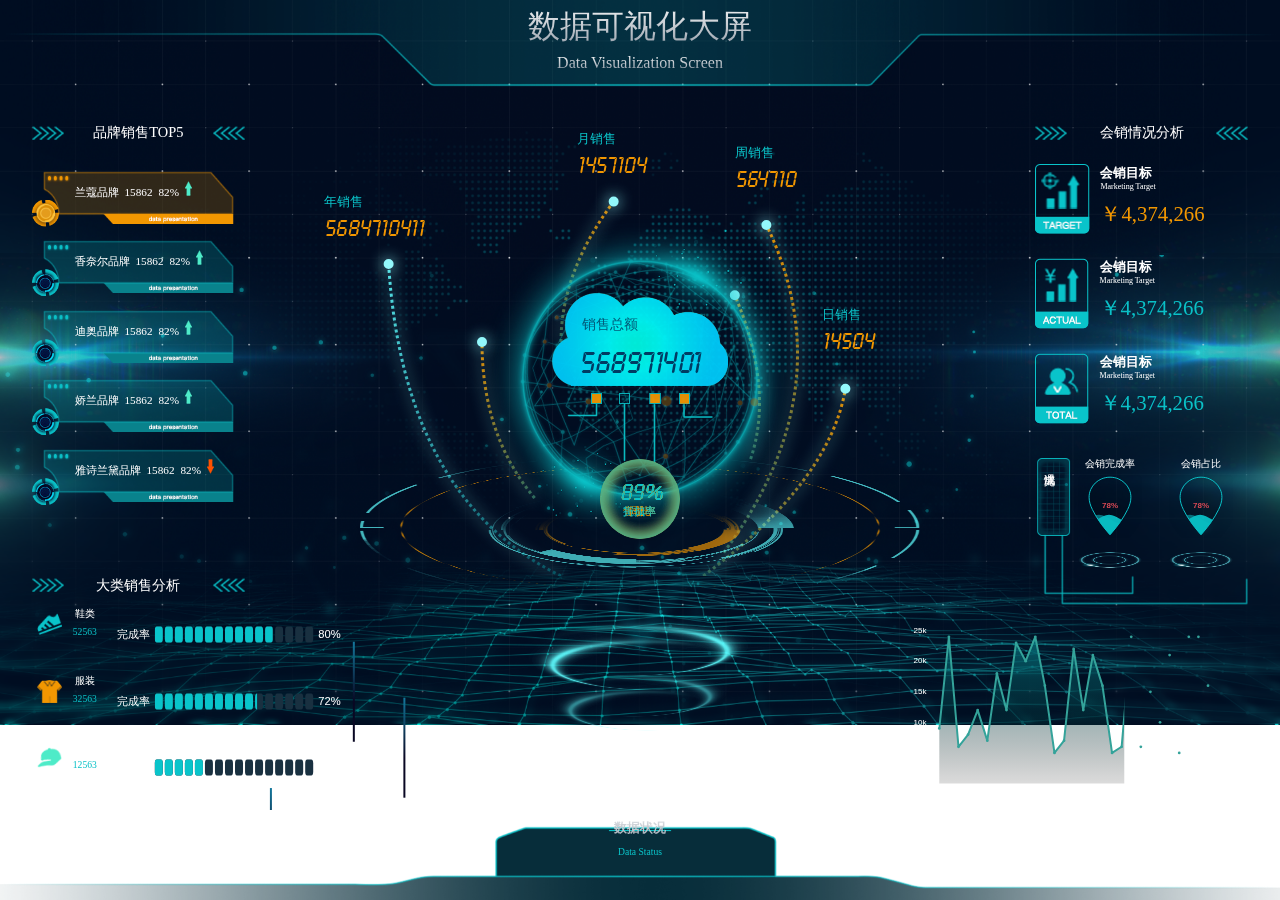
==== commit 87a0e95d: "index update" ====
--- a/index.html
+++ b/index.html
@@ -5,7 +5,7 @@
     <meta charset="UTF-8">
     <meta name="viewport" content="width=device-width, initial-scale=1.0">
     <meta http-equiv="X-UA-Compatible" content="ie=edge">
-    <title>Document</title>
+    <title>VinEwardZhu</title>
     <link rel="stylesheet" href="./css/style.css">
 </head>
 
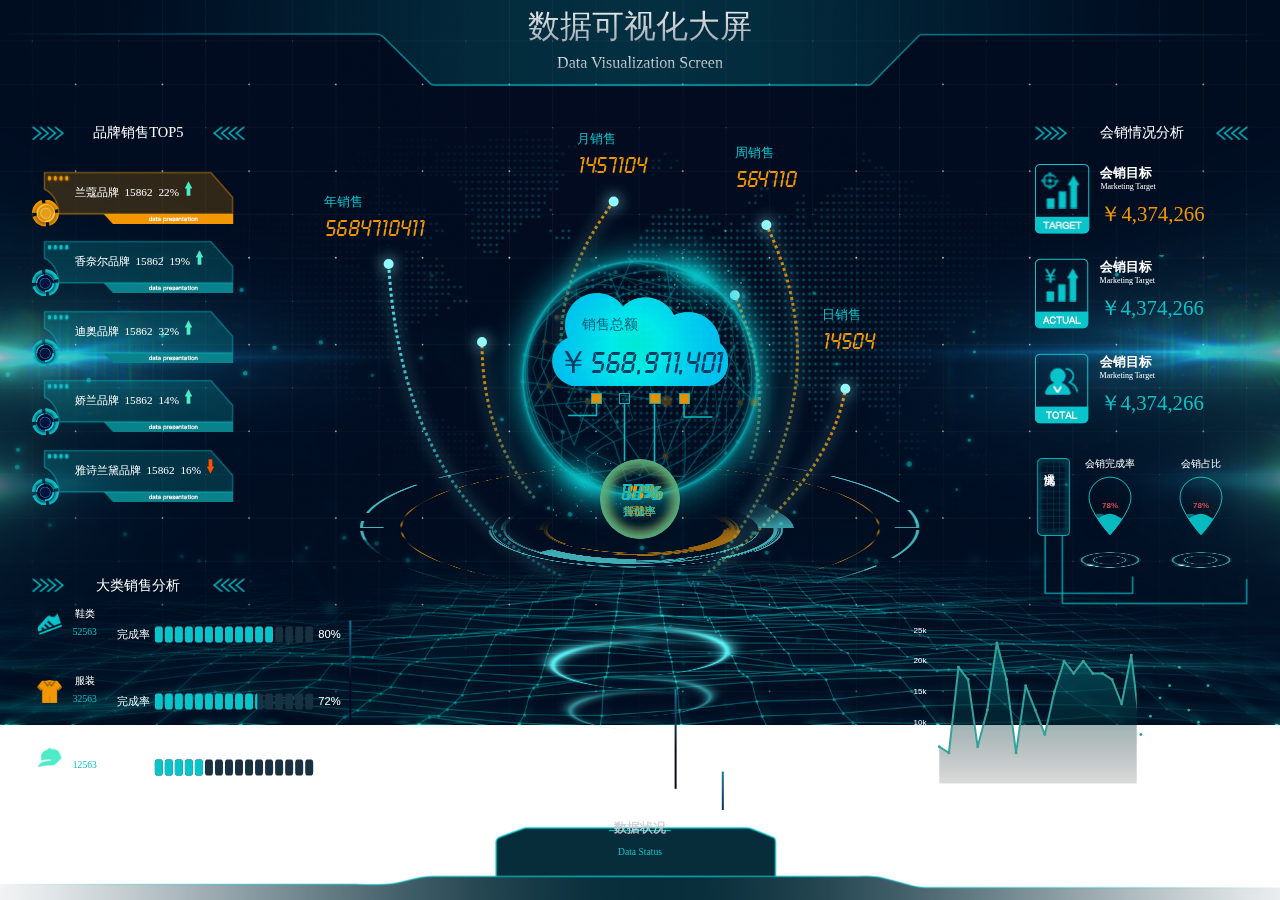
==== commit 709d8225: "update" ====
--- a/index.html
+++ b/index.html
@@ -29,7 +29,7 @@
                         <div class="li-content">
                             <span>兰蔻品牌</span>
                             <span>15862</span>
-                            <span>82%</span>
+                            <span>22%</span>
                             <span><img src="./images/up.png" alt=""></span>
                         </div>
                     </li>
@@ -38,7 +38,7 @@
                         <div class="li-content">
                             <span>香奈尔品牌</span>
                             <span>15862</span>
-                            <span>82%</span>
+                            <span>19%</span>
                             <span><img src="./images/up.png" alt=""></span>
                         </div>
                     </li>
@@ -47,7 +47,7 @@
                         <div class="li-content">
                             <span>迪奥品牌</span>
                             <span>15862</span>
-                            <span>82%</span>
+                            <span>32%</span>
                             <span><img src="./images/up.png" alt=""></span>
                         </div>
                     </li>
@@ -56,7 +56,7 @@
                         <div class="li-content">
                             <span>娇兰品牌</span>
                             <span>15862</span>
-                            <span>82%</span>
+                            <span>14%</span>
                             <span><img src="./images/up.png" alt=""></span>
                         </div>
                     </li>
@@ -65,7 +65,7 @@
                         <div class="li-content">
                             <span>雅诗兰黛品牌</span>
                             <span>15862</span>
-                            <span>82%</span>
+                            <span>16%</span>
                             <span><img src="./images/down.png" alt=""></span>
                         </div>
                     </li>
@@ -99,7 +99,7 @@
                 <div class="sphere-bg"></div>
                 <div class="sum">
                     <span>销售总额</span>
-                    <p>568971401</p>
+                    <p>￥568,971,401</em>
                 </div>
             </div>
             <div class="cicle3"></div>
@@ -108,11 +108,11 @@
             <div class="cicle6"></div>
             <div class="cicle7"></div>
             <div class="cicle8">
-                <span>89%</span>
+                <span>78%</span>
                 <p>同比</p>
             </div>
             <div class="cicle9">
-                <span>89%</span>
+                <span>73%</span>
                 <p>完成率</p>
             </div>
             <div class="cicle10">
@@ -120,7 +120,7 @@
                 <p>售罄率</p>
             </div>
             <div class="cicle11">
-                <span>89%</span>
+                <span>62%</span>
                 <p>折扣率</p>
             </div>
         </div>
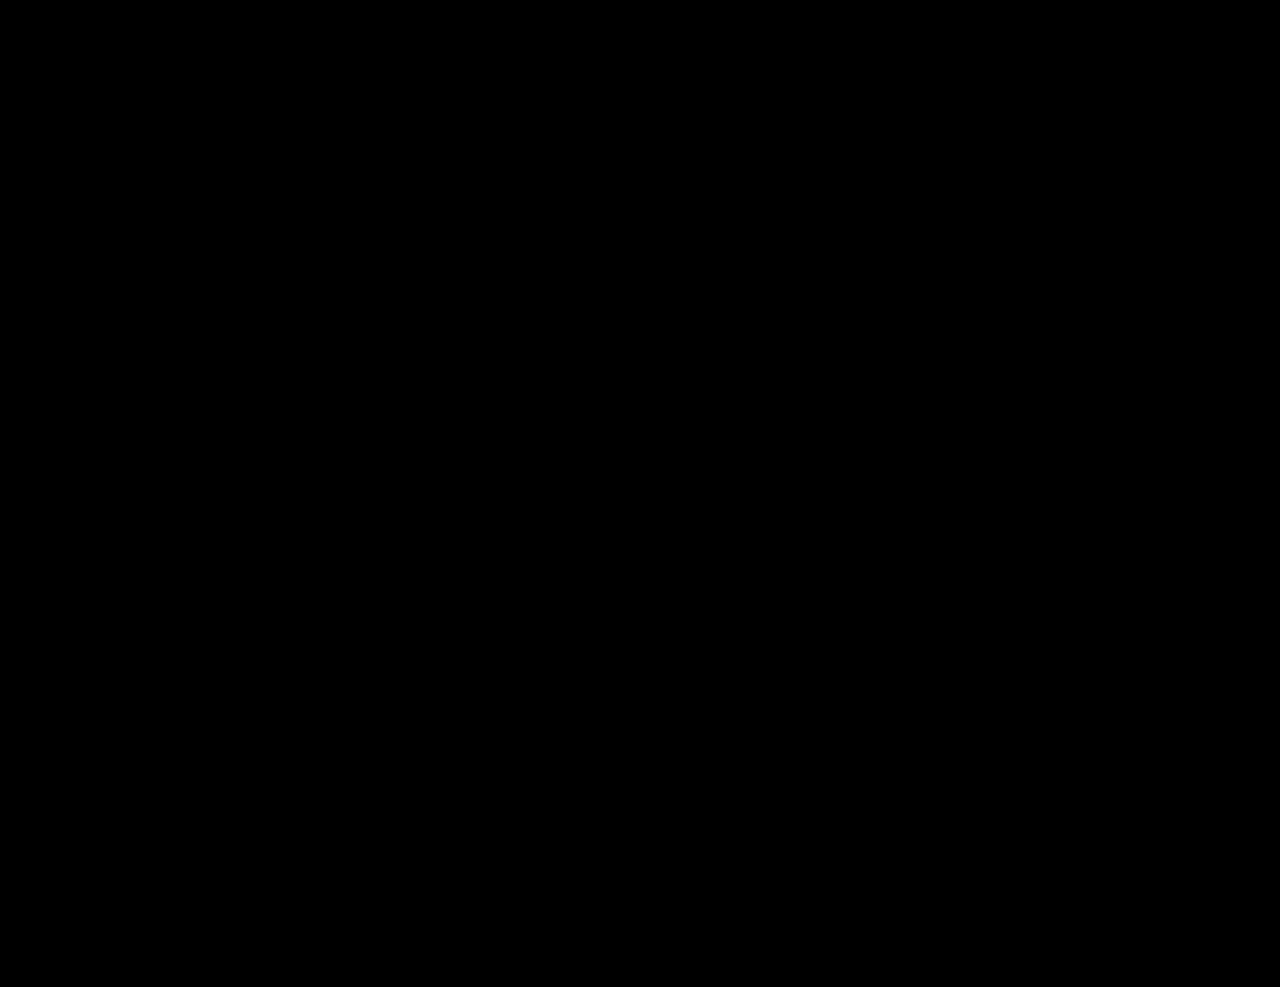
==== commit af425664: "test" ====
--- a/index.html
+++ b/index.html
@@ -1,218 +1,1021 @@
-<!DOCTYPE html>
+﻿<!DOCTYPE html>
 <html lang="en">
 
 <head>
-    <meta charset="UTF-8">
-    <meta name="viewport" content="width=device-width, initial-scale=1.0">
-    <meta http-equiv="X-UA-Compatible" content="ie=edge">
-    <title>VinEwardZhu</title>
-    <link rel="stylesheet" href="./css/style.css">
+  <meta charset="UTF-8">
+  <title>爱心跳动,3D拖拽搬</title>
+  <link rel="stylesheet" href="./css/style.css">
+
 </head>
+<h1>爱心跳动,抖音ID:不吃蟹黄 作品参考bootstrapmb,引入three基于canvas制作</h1>
+<!-- 抖音ID:不吃蟹黄 -->
 
 <body>
-    <!-- 头部模块 -->
-    <header>
-        <h1><span>数据可视化大屏</span></h1>
-        <p><span>Data Visualization Screen</span></p>
-    </header>
-
-    <div class="main">
-        <!-- top5 -->
-        <div class="top5">
-            <div class="top5-title">
-                <span>品牌销售TOP5</span>
-            </div>
-            <div class="top5-content">
-                <ul>
-                    <li>
-                        <div class="cicle"></div>
-                        <div class="li-content">
-                            <span>兰蔻品牌</span>
-                            <span>15862</span>
-                            <span>22%</span>
-                            <span><img src="./images/up.png" alt=""></span>
-                        </div>
-                    </li>
-                    <li>
-                        <div class="cicle"></div>
-                        <div class="li-content">
-                            <span>香奈尔品牌</span>
-                            <span>15862</span>
-                            <span>19%</span>
-                            <span><img src="./images/up.png" alt=""></span>
-                        </div>
-                    </li>
-                    <li>
-                        <div class="cicle"></div>
-                        <div class="li-content">
-                            <span>迪奥品牌</span>
-                            <span>15862</span>
-                            <span>32%</span>
-                            <span><img src="./images/up.png" alt=""></span>
-                        </div>
-                    </li>
-                    <li>
-                        <div class="cicle"></div>
-                        <div class="li-content">
-                            <span>娇兰品牌</span>
-                            <span>15862</span>
-                            <span>14%</span>
-                            <span><img src="./images/up.png" alt=""></span>
-                        </div>
-                    </li>
-                    <li>
-                        <div class="cicle"></div>
-                        <div class="li-content">
-                            <span>雅诗兰黛品牌</span>
-                            <span>15862</span>
-                            <span>16%</span>
-                            <span><img src="./images/down.png" alt=""></span>
-                        </div>
-                    </li>
-                </ul>
-            </div>
-            <div class="top5-title">
-                <span>大类销售分析</span>
-            </div>
-        </div>
-        <!-- 销售总额 -->
-        <div class="total">
-            <div class="data1">
-                <span>年销售</span>
-                <p>5684710411</p>
-            </div>
-            <div class="data2">
-                <span>月销售</span>
-                <p>1457104</p>
-            </div>
-            <div class="data3">
-                <span>周销售</span>
-                <p>564710</p>
-            </div>
-            <div class="data4">
-                <span>日销售</span>
-                <p>14504</p>
-            </div>
-            <canvas class="rain"></canvas>
-            <canvas class="dashed"></canvas>
-            <div class="sphere">
-                <div class="sphere-bg"></div>
-                <div class="sum">
-                    <span>销售总额</span>
-                    <p>￥568,971,401</em>
-                </div>
-            </div>
-            <div class="cicle3"></div>
-            <div class="cicle4"></div>
-            <div class="cicle5"></div>
-            <div class="cicle6"></div>
-            <div class="cicle7"></div>
-            <div class="cicle8">
-                <span>78%</span>
-                <p>同比</p>
-            </div>
-            <div class="cicle9">
-                <span>73%</span>
-                <p>完成率</p>
-            </div>
-            <div class="cicle10">
-                <span>89%</span>
-                <p>售罄率</p>
-            </div>
-            <div class="cicle11">
-                <span>62%</span>
-                <p>折扣率</p>
-            </div>
-        </div>
-        <!-- 会销分析 -->
-        <div class="analyse">
-            <div class="analyse-title">
-                <span>会销情况分析</span>
-            </div>
-            <ul>
-                <li>
-                    <img src="./images/s1.png" alt="">
-                    <h5>会销目标</h5><br>
-                    <span>Marketing Target</span><br>
-                    <em>￥4,374,266</em>
-                </li>
-                <li>
-                    <img src="./images/s3.png" alt="">
-                    <h5>会销目标</h5><br>
-                    <span>Marketing Target</span><br>
-                    <em>￥4,374,266</em>
-                </li>
-                <li>
-                    <img src="./images/s2.png" alt="">
-                    <h5>会销目标</h5><br>
-                    <span>Marketing Target</span><br>
-                    <em>￥4,374,266</em>
-                </li>
-            </ul>
-            <div class="execution">
-                <div class="title">完成情况</div>
-                <div class="cicle1"></div>
-                <div class="cicle2"></div>
-                <div class="waterChart1">
-                    <div class="chart-title">会销完成率</div>
-                    <div class="chart1"></div>
-                </div>
-                <div class="waterChart2">
-                    <div class="chart-title">会销占比</div>
-                    <div class="chart2"></div>
-                </div>
-            </div>
-        </div>
-        <!-- 鞋服配销售分析 -->
-        <div class="sale">
-            <ul>
-                <li>
-                    <div class="showImg">
-                        <img src="./images/shoe.png" alt="">
-                    </div>
-                    <div class="data">
-                        <span>鞋类</span>
-                        <span>52563</span>
-                    </div>
-                    <div class="shoeChart"></div>
-                </li>
-                <li>
-                    <div class="showImg">
-                        <img src="./images/clothes.png" alt="">
-                    </div>
-                    <div class="data">
-                        <span>服装</span>
-                        <span>32563</span>
-                    </div>
-                    <div class="clothesChart"></div>
-                </li>
-                <li>
-                    <div class="showImg">
-                        <img src="./images/mz.png" alt="">
-                    </div>
-                    <div class="data">
-                        <span>配饰</span>
-                        <span>12563</span>
-                    </div>
-                    <div class="mzChart"></div>
-                </li>
-            </ul>
-        </div>
-        <!-- 折线图 -->
-        <div class="lineChart">
-
-        </div>
-    </div>
-
-    <!-- 底部模块 -->
-    <div class="bottom">
-        <h5><span>数据状况</span></h5>
-        <p>Data Status</p>
-    </div>
+
+  <script src='./js/three.min.js'></script>
+  <!-- <script src='./js/MeshSurfaceSampler.js'></script> -->
+  <script src='./js/TrackballControls.js'></script>
+  <script src='./js/simplex-noise.js'></script>
+  <script src='./js/OBJLoader.js'></script>
+  <script src='./js/gsap.min.js'></script>
+  <script src="./js/script.js"></script>
+
+
+  <script>
+
+
+    (function () {
+      const _face = new THREE.Triangle();
+
+      const _color = new THREE.Vector3();
+
+      class MeshSurfaceSampler {
+
+        constructor(mesh) {
+
+          let geometry = mesh.geometry;
+
+          if (!geometry.isBufferGeometry || geometry.attributes.position.itemSize !== 3) {
+
+            throw new Error('THREE.MeshSurfaceSampler: Requires BufferGeometry triangle mesh.');
+
+          }
+
+          if (geometry.index) {
+
+            console.warn('THREE.MeshSurfaceSampler: Converting geometry to non-indexed BufferGeometry.');
+            geometry = geometry.toNonIndexed();
+
+          }
+
+          this.geometry = geometry;
+          this.randomFunction = Math.random;
+          this.positionAttribute = this.geometry.getAttribute('position');
+          this.colorAttribute = this.geometry.getAttribute('color');
+          this.weightAttribute = null;
+          this.distribution = null;
+
+        }
+
+        setWeightAttribute(name) {
+
+          this.weightAttribute = name ? this.geometry.getAttribute(name) : null;
+          return this;
+
+        }
+
+        build() {
+
+          const positionAttribute = this.positionAttribute;
+          const weightAttribute = this.weightAttribute;
+          const faceWeights = new Float32Array(positionAttribute.count / 3); // Accumulate weights for each mesh face.
+
+          for (let i = 0; i < positionAttribute.count; i += 3) {
+
+            let faceWeight = 1;
+
+            if (weightAttribute) {
+
+              faceWeight = weightAttribute.getX(i) + weightAttribute.getX(i + 1) + weightAttribute.getX(i + 2);
+
+            }
+
+            _face.a.fromBufferAttribute(positionAttribute, i);
+
+            _face.b.fromBufferAttribute(positionAttribute, i + 1);
+
+            _face.c.fromBufferAttribute(positionAttribute, i + 2);
+
+            faceWeight *= _face.getArea();
+            faceWeights[i / 3] = faceWeight;
+
+          } // Store cumulative total face weights in an array, where weight index
+          // corresponds to face index.
+
+
+          this.distribution = new Float32Array(positionAttribute.count / 3);
+          let cumulativeTotal = 0;
+
+          for (let i = 0; i < faceWeights.length; i++) {
+
+            cumulativeTotal += faceWeights[i];
+            this.distribution[i] = cumulativeTotal;
+
+          }
+
+          return this;
+
+        }
+
+        setRandomGenerator(randomFunction) {
+
+          this.randomFunction = randomFunction;
+          return this;
+
+        }
+
+        sample(targetPosition, targetNormal, targetColor) {
+
+          const cumulativeTotal = this.distribution[this.distribution.length - 1];
+          const faceIndex = this.binarySearch(this.randomFunction() * cumulativeTotal);
+          return this.sampleFace(faceIndex, targetPosition, targetNormal, targetColor);
+
+        }
+
+        binarySearch(x) {
+
+          const dist = this.distribution;
+          let start = 0;
+          let end = dist.length - 1;
+          let index = - 1;
+
+          while (start <= end) {
+
+            const mid = Math.ceil((start + end) / 2);
+
+            if (mid === 0 || dist[mid - 1] <= x && dist[mid] > x) {
+
+              index = mid;
+              break;
+
+            } else if (x < dist[mid]) {
+
+              end = mid - 1;
+
+            } else {
+
+              start = mid + 1;
+
+            }
+
+          }
+
+          return index;
+
+        }
+
+        sampleFace(faceIndex, targetPosition, targetNormal, targetColor) {
+
+          let u = this.randomFunction();
+          let v = this.randomFunction();
+
+          if (u + v > 1) {
+
+            u = 1 - u;
+            v = 1 - v;
+
+          }
+
+          _face.a.fromBufferAttribute(this.positionAttribute, faceIndex * 3);
+
+          _face.b.fromBufferAttribute(this.positionAttribute, faceIndex * 3 + 1);
+
+          _face.c.fromBufferAttribute(this.positionAttribute, faceIndex * 3 + 2);
+
+          targetPosition.set(0, 0, 0).addScaledVector(_face.a, u).addScaledVector(_face.b, v).addScaledVector(_face.c, 1 - (u + v));
+
+          if (targetNormal !== undefined) {
+
+            _face.getNormal(targetNormal);
+
+          }
+
+          if (targetColor !== undefined && this.colorAttribute !== undefined) {
+
+            _face.a.fromBufferAttribute(this.colorAttribute, faceIndex * 3);
+
+            _face.b.fromBufferAttribute(this.colorAttribute, faceIndex * 3 + 1);
+
+            _face.c.fromBufferAttribute(this.colorAttribute, faceIndex * 3 + 2);
+
+            _color.set(0, 0, 0).addScaledVector(_face.a, u).addScaledVector(_face.b, v).addScaledVector(_face.c, 1 - (u + v));
+
+            targetColor.r = _color.x;
+            targetColor.g = _color.y;
+            targetColor.b = _color.z;
+          }
+          return this;
+
+        }
+
+      }
+
+      THREE.MeshSurfaceSampler = MeshSurfaceSampler;
+
+    })();
+
+  </script>
+  <script>
+    (function () {
+
+      const _object_pattern = /^[og]\s*(.+)?/; // mtllib file_reference
+
+      const _material_library_pattern = /^mtllib /; // usemtl material_name
+
+      const _material_use_pattern = /^usemtl /; // usemap map_name
+
+      const _map_use_pattern = /^usemap /;
+
+      const _vA = new THREE.Vector3();
+
+      const _vB = new THREE.Vector3();
+
+      const _vC = new THREE.Vector3();
+
+      const _ab = new THREE.Vector3();
+
+      const _cb = new THREE.Vector3();
+
+      function ParserState() {
+
+        const state = {
+          objects: [],
+          object: {},
+          vertices: [],
+          normals: [],
+          colors: [],
+          uvs: [],
+          materials: {},
+          materialLibraries: [],
+          startObject: function (name, fromDeclaration) {
+
+            // If the current object (initial from reset) is not from a g/o declaration in the parsed
+            // file. We need to use it for the first parsed g/o to keep things in sync.
+            if (this.object && this.object.fromDeclaration === false) {
+
+              this.object.name = name;
+              this.object.fromDeclaration = fromDeclaration !== false;
+              return;
+
+            }
+
+            const previousMaterial = this.object && typeof this.object.currentMaterial === 'function' ? this.object.currentMaterial() : undefined;
+
+            if (this.object && typeof this.object._finalize === 'function') {
+
+              this.object._finalize(true);
+
+            }
+
+            this.object = {
+              name: name || '',
+              fromDeclaration: fromDeclaration !== false,
+              geometry: {
+                vertices: [],
+                normals: [],
+                colors: [],
+                uvs: [],
+                hasUVIndices: false
+              },
+              materials: [],
+              smooth: true,
+              startMaterial: function (name, libraries) {
+
+                const previous = this._finalize(false); // New usemtl declaration overwrites an inherited material, except if faces were declared
+                // after the material, then it must be preserved for proper MultiMaterial continuation.
+
+
+                if (previous && (previous.inherited || previous.groupCount <= 0)) {
+
+                  this.materials.splice(previous.index, 1);
+
+                }
+
+                const material = {
+                  index: this.materials.length,
+                  name: name || '',
+                  mtllib: Array.isArray(libraries) && libraries.length > 0 ? libraries[libraries.length - 1] : '',
+                  smooth: previous !== undefined ? previous.smooth : this.smooth,
+                  groupStart: previous !== undefined ? previous.groupEnd : 0,
+                  groupEnd: - 1,
+                  groupCount: - 1,
+                  inherited: false,
+                  clone: function (index) {
+
+                    const cloned = {
+                      index: typeof index === 'number' ? index : this.index,
+                      name: this.name,
+                      mtllib: this.mtllib,
+                      smooth: this.smooth,
+                      groupStart: 0,
+                      groupEnd: - 1,
+                      groupCount: - 1,
+                      inherited: false
+                    };
+                    cloned.clone = this.clone.bind(cloned);
+                    return cloned;
+
+                  }
+                };
+                this.materials.push(material);
+                return material;
+
+              },
+              currentMaterial: function () {
+
+                if (this.materials.length > 0) {
+
+                  return this.materials[this.materials.length - 1];
+
+                }
+
+                return undefined;
+
+              },
+              _finalize: function (end) {
+
+                const lastMultiMaterial = this.currentMaterial();
+
+                if (lastMultiMaterial && lastMultiMaterial.groupEnd === - 1) {
+
+                  lastMultiMaterial.groupEnd = this.geometry.vertices.length / 3;
+                  lastMultiMaterial.groupCount = lastMultiMaterial.groupEnd - lastMultiMaterial.groupStart;
+                  lastMultiMaterial.inherited = false;
+
+                } // Ignore objects tail materials if no face declarations followed them before a new o/g started.
+
+
+                if (end && this.materials.length > 1) {
+
+                  for (let mi = this.materials.length - 1; mi >= 0; mi--) {
+
+                    if (this.materials[mi].groupCount <= 0) {
+
+                      this.materials.splice(mi, 1);
+
+                    }
+
+                  }
+
+                } // Guarantee at least one empty material, this makes the creation later more straight forward.
+
+
+                if (end && this.materials.length === 0) {
+
+                  this.materials.push({
+                    name: '',
+                    smooth: this.smooth
+                  });
+
+                }
+
+                return lastMultiMaterial;
+
+              }
+            }; // Inherit previous objects material.
+            // Spec tells us that a declared material must be set to all objects until a new material is declared.
+            // If a usemtl declaration is encountered while this new object is being parsed, it will
+            // overwrite the inherited material. Exception being that there was already face declarations
+            // to the inherited material, then it will be preserved for proper MultiMaterial continuation.
+
+            if (previousMaterial && previousMaterial.name && typeof previousMaterial.clone === 'function') {
+
+              const declared = previousMaterial.clone(0);
+              declared.inherited = true;
+              this.object.materials.push(declared);
+
+            }
+
+            this.objects.push(this.object);
+
+          },
+          finalize: function () {
+
+            if (this.object && typeof this.object._finalize === 'function') {
+
+              this.object._finalize(true);
+
+            }
+
+          },
+          parseVertexIndex: function (value, len) {
+
+            const index = parseInt(value, 10);
+            return (index >= 0 ? index - 1 : index + len / 3) * 3;
+
+          },
+          parseNormalIndex: function (value, len) {
+
+            const index = parseInt(value, 10);
+            return (index >= 0 ? index - 1 : index + len / 3) * 3;
+
+          },
+          parseUVIndex: function (value, len) {
+
+            const index = parseInt(value, 10);
+            return (index >= 0 ? index - 1 : index + len / 2) * 2;
+
+          },
+          addVertex: function (a, b, c) {
+
+            const src = this.vertices;
+            const dst = this.object.geometry.vertices;
+            dst.push(src[a + 0], src[a + 1], src[a + 2]);
+            dst.push(src[b + 0], src[b + 1], src[b + 2]);
+            dst.push(src[c + 0], src[c + 1], src[c + 2]);
+
+          },
+          addVertexPoint: function (a) {
+
+            const src = this.vertices;
+            const dst = this.object.geometry.vertices;
+            dst.push(src[a + 0], src[a + 1], src[a + 2]);
+
+          },
+          addVertexLine: function (a) {
+
+            const src = this.vertices;
+            const dst = this.object.geometry.vertices;
+            dst.push(src[a + 0], src[a + 1], src[a + 2]);
+
+          },
+          addNormal: function (a, b, c) {
+
+            const src = this.normals;
+            const dst = this.object.geometry.normals;
+            dst.push(src[a + 0], src[a + 1], src[a + 2]);
+            dst.push(src[b + 0], src[b + 1], src[b + 2]);
+            dst.push(src[c + 0], src[c + 1], src[c + 2]);
+
+          },
+          addFaceNormal: function (a, b, c) {
+
+            const src = this.vertices;
+            const dst = this.object.geometry.normals;
+
+            _vA.fromArray(src, a);
+
+            _vB.fromArray(src, b);
+
+            _vC.fromArray(src, c);
+
+            _cb.subVectors(_vC, _vB);
+
+            _ab.subVectors(_vA, _vB);
+
+            _cb.cross(_ab);
+
+            _cb.normalize();
+
+            dst.push(_cb.x, _cb.y, _cb.z);
+            dst.push(_cb.x, _cb.y, _cb.z);
+            dst.push(_cb.x, _cb.y, _cb.z);
+
+          },
+          addColor: function (a, b, c) {
+
+            const src = this.colors;
+            const dst = this.object.geometry.colors;
+            if (src[a] !== undefined) dst.push(src[a + 0], src[a + 1], src[a + 2]);
+            if (src[b] !== undefined) dst.push(src[b + 0], src[b + 1], src[b + 2]);
+            if (src[c] !== undefined) dst.push(src[c + 0], src[c + 1], src[c + 2]);
+
+          },
+          addUV: function (a, b, c) {
+
+            const src = this.uvs;
+            const dst = this.object.geometry.uvs;
+            dst.push(src[a + 0], src[a + 1]);
+            dst.push(src[b + 0], src[b + 1]);
+            dst.push(src[c + 0], src[c + 1]);
+
+          },
+          addDefaultUV: function () {
+
+            const dst = this.object.geometry.uvs;
+            dst.push(0, 0);
+            dst.push(0, 0);
+            dst.push(0, 0);
+
+          },
+          addUVLine: function (a) {
+
+            const src = this.uvs;
+            const dst = this.object.geometry.uvs;
+            dst.push(src[a + 0], src[a + 1]);
+
+          },
+          addFace: function (a, b, c, ua, ub, uc, na, nb, nc) {
+
+            const vLen = this.vertices.length;
+            let ia = this.parseVertexIndex(a, vLen);
+            let ib = this.parseVertexIndex(b, vLen);
+            let ic = this.parseVertexIndex(c, vLen);
+            this.addVertex(ia, ib, ic);
+            this.addColor(ia, ib, ic); // normals
+
+            if (na !== undefined && na !== '') {
+
+              const nLen = this.normals.length;
+              ia = this.parseNormalIndex(na, nLen);
+              ib = this.parseNormalIndex(nb, nLen);
+              ic = this.parseNormalIndex(nc, nLen);
+              this.addNormal(ia, ib, ic);
+
+            } else {
+
+              this.addFaceNormal(ia, ib, ic);
+
+            } // uvs
+
+
+            if (ua !== undefined && ua !== '') {
+
+              const uvLen = this.uvs.length;
+              ia = this.parseUVIndex(ua, uvLen);
+              ib = this.parseUVIndex(ub, uvLen);
+              ic = this.parseUVIndex(uc, uvLen);
+              this.addUV(ia, ib, ic);
+              this.object.geometry.hasUVIndices = true;
+
+            } else {
+
+              // add placeholder values (for inconsistent face definitions)
+              this.addDefaultUV();
+
+            }
+
+          },
+          addPointGeometry: function (vertices) {
+
+            this.object.geometry.type = 'Points';
+            const vLen = this.vertices.length;
+
+            for (let vi = 0, l = vertices.length; vi < l; vi++) {
+
+              const index = this.parseVertexIndex(vertices[vi], vLen);
+              this.addVertexPoint(index);
+              this.addColor(index);
+
+            }
+
+          },
+          addLineGeometry: function (vertices, uvs) {
+
+            this.object.geometry.type = 'Line';
+            const vLen = this.vertices.length;
+            const uvLen = this.uvs.length;
+
+            for (let vi = 0, l = vertices.length; vi < l; vi++) {
+
+              this.addVertexLine(this.parseVertexIndex(vertices[vi], vLen));
+
+            }
+
+            for (let uvi = 0, l = uvs.length; uvi < l; uvi++) {
+
+              this.addUVLine(this.parseUVIndex(uvs[uvi], uvLen));
+
+            }
+
+          }
+        };
+        state.startObject('', false);
+        return state;
+
+      } //
+
+
+      class OBJLoader extends THREE.Loader {
+
+        constructor(manager) {
+
+          super(manager);
+          this.materials = null;
+
+        }
+
+        load(url, onLoad, onProgress, onError) {
+
+          const scope = this;
+          const loader = new THREE.FileLoader(this.manager);
+          loader.setPath(this.path);
+          loader.setRequestHeader(this.requestHeader);
+          loader.setWithCredentials(this.withCredentials);
+          loader.load(url, function (text) {
+
+            try {
+
+              onLoad(scope.parse(text));
+
+            } catch (e) {
+
+              if (onError) {
+
+                onError(e);
+
+              } else {
+
+                console.error(e);
+
+              }
+
+              scope.manager.itemError(url);
+
+            }
+
+          }, onProgress, onError);
+
+        }
+
+        setMaterials(materials) {
+
+          this.materials = materials;
+          return this;
+
+        }
+
+        parse(text) {
+
+          const state = new ParserState();
+
+          if (text.indexOf('\r\n') !== - 1) {
+
+            // This is faster than String.split with regex that splits on both
+            text = text.replace(/\r\n/g, '\n');
+
+          }
+
+          if (text.indexOf('\\\n') !== - 1) {
+
+            // join lines separated by a line continuation character (\)
+            text = text.replace(/\\\n/g, '');
+
+          }
+
+          const lines = text.split('\n');
+          let line = '',
+            lineFirstChar = '';
+          let lineLength = 0;
+          let result = []; // Faster to just trim left side of the line. Use if available.
+
+          const trimLeft = typeof ''.trimLeft === 'function';
+
+          for (let i = 0, l = lines.length; i < l; i++) {
+
+            line = lines[i];
+            line = trimLeft ? line.trimLeft() : line.trim();
+            lineLength = line.length;
+            if (lineLength === 0) continue;
+            lineFirstChar = line.charAt(0); // @todo invoke passed in handler if any
+
+            if (lineFirstChar === '#') continue;
+
+            if (lineFirstChar === 'v') {
+
+              const data = line.split(/\s+/);
+
+              switch (data[0]) {
+
+                case 'v':
+                  state.vertices.push(parseFloat(data[1]), parseFloat(data[2]), parseFloat(data[3]));
+
+                  if (data.length >= 7) {
+
+                    state.colors.push(parseFloat(data[4]), parseFloat(data[5]), parseFloat(data[6]));
+
+                  } else {
+
+                    // if no colors are defined, add placeholders so color and vertex indices match
+                    state.colors.push(undefined, undefined, undefined);
+
+                  }
+
+                  break;
+
+                case 'vn':
+                  state.normals.push(parseFloat(data[1]), parseFloat(data[2]), parseFloat(data[3]));
+                  break;
+
+                case 'vt':
+                  state.uvs.push(parseFloat(data[1]), parseFloat(data[2]));
+                  break;
+
+              }
+
+            } else if (lineFirstChar === 'f') {
+
+              const lineData = line.substr(1).trim();
+              const vertexData = lineData.split(/\s+/);
+              const faceVertices = []; // Parse the face vertex data into an easy to work with format
+
+              for (let j = 0, jl = vertexData.length; j < jl; j++) {
+
+                const vertex = vertexData[j];
+
+                if (vertex.length > 0) {
+
+                  const vertexParts = vertex.split('/');
+                  faceVertices.push(vertexParts);
+
+                }
+
+              } // Draw an edge between the first vertex and all subsequent vertices to form an n-gon
+
+
+              const v1 = faceVertices[0];
+
+              for (let j = 1, jl = faceVertices.length - 1; j < jl; j++) {
+
+                const v2 = faceVertices[j];
+                const v3 = faceVertices[j + 1];
+                state.addFace(v1[0], v2[0], v3[0], v1[1], v2[1], v3[1], v1[2], v2[2], v3[2]);
+
+              }
+
+            } else if (lineFirstChar === 'l') {
+
+              const lineParts = line.substring(1).trim().split(' ');
+              let lineVertices = [];
+              const lineUVs = [];
+
+              if (line.indexOf('/') === - 1) {
+
+                lineVertices = lineParts;
+
+              } else {
+
+                for (let li = 0, llen = lineParts.length; li < llen; li++) {
+
+                  const parts = lineParts[li].split('/');
+                  if (parts[0] !== '') lineVertices.push(parts[0]);
+                  if (parts[1] !== '') lineUVs.push(parts[1]);
+
+                }
+
+              }
+
+              state.addLineGeometry(lineVertices, lineUVs);
+
+            } else if (lineFirstChar === 'p') {
+
+              const lineData = line.substr(1).trim();
+              const pointData = lineData.split(' ');
+              state.addPointGeometry(pointData);
+
+            } else if ((result = _object_pattern.exec(line)) !== null) {
+
+              // o object_name
+              // or
+              // g group_name
+              // WORKAROUND: https://bugs.chromium.org/p/v8/issues/detail?id=2869
+              // let name = result[ 0 ].substr( 1 ).trim();
+              const name = (' ' + result[0].substr(1).trim()).substr(1);
+              state.startObject(name);
+
+            } else if (_material_use_pattern.test(line)) {
+
+              // material
+              state.object.startMaterial(line.substring(7).trim(), state.materialLibraries);
+
+            } else if (_material_library_pattern.test(line)) {
+
+              // mtl file
+              state.materialLibraries.push(line.substring(7).trim());
+
+            } else if (_map_use_pattern.test(line)) {
+
+              // the line is parsed but ignored since the loader assumes textures are defined MTL files
+              // (according to https://www.okino.com/conv/imp_wave.htm, 'usemap' is the old-style Wavefront texture reference method)
+              console.warn('THREE.OBJLoader: Rendering identifier "usemap" not supported. Textures must be defined in MTL files.');
+
+            } else if (lineFirstChar === 's') {
+
+              result = line.split(' '); // smooth shading
+              // @todo Handle files that have varying smooth values for a set of faces inside one geometry,
+              // but does not define a usemtl for each face set.
+              // This should be detected and a dummy material created (later MultiMaterial and geometry groups).
+              // This requires some care to not create extra material on each smooth value for "normal" obj files.
+              // where explicit usemtl defines geometry groups.
+              // Example asset: examples/models/obj/cerberus/Cerberus.obj
+
+              /*
+               * http://paulbourke.net/dataformats/obj/
+               * or
+               * http://www.cs.utah.edu/~boulos/cs3505/obj_spec.pdf
+               *
+               * From chapter "Grouping" Syntax explanation "s group_number":
+               * "group_number is the smoothing group number. To turn off smoothing groups, use a value of 0 or off.
+               * Polygonal elements use group numbers to put elements in different smoothing groups. For free-form
+               * surfaces, smoothing groups are either turned on or off; there is no difference between values greater
+               * than 0."
+               */
+
+              if (result.length > 1) {
+
+                const value = result[1].trim().toLowerCase();
+                state.object.smooth = value !== '0' && value !== 'off';
+
+              } else {
+
+                // ZBrush can produce "s" lines #11707
+                state.object.smooth = true;
+
+              }
+
+              const material = state.object.currentMaterial();
+              if (material) material.smooth = state.object.smooth;
+
+            } else {
+
+              // Handle null terminated files without exception
+              if (line === '\0') continue;
+              console.warn('THREE.OBJLoader: Unexpected line: "' + line + '"');
+
+            }
+
+          }
+
+          state.finalize();
+          const container = new THREE.Group();
+          container.materialLibraries = [].concat(state.materialLibraries);
+          const hasPrimitives = !(state.objects.length === 1 && state.objects[0].geometry.vertices.length === 0);
+
+          if (hasPrimitives === true) {
+
+            for (let i = 0, l = state.objects.length; i < l; i++) {
+
+              const object = state.objects[i];
+              const geometry = object.geometry;
+              const materials = object.materials;
+              const isLine = geometry.type === 'Line';
+              const isPoints = geometry.type === 'Points';
+              let hasVertexColors = false; // Skip o/g line declarations that did not follow with any faces
+
+              if (geometry.vertices.length === 0) continue;
+              const buffergeometry = new THREE.BufferGeometry();
+              buffergeometry.setAttribute('position', new THREE.Float32BufferAttribute(geometry.vertices, 3));
+
+              if (geometry.normals.length > 0) {
+
+                buffergeometry.setAttribute('normal', new THREE.Float32BufferAttribute(geometry.normals, 3));
+
+              }
+
+              if (geometry.colors.length > 0) {
+
+                hasVertexColors = true;
+                buffergeometry.setAttribute('color', new THREE.Float32BufferAttribute(geometry.colors, 3));
+
+              }
+
+              if (geometry.hasUVIndices === true) {
+
+                buffergeometry.setAttribute('uv', new THREE.Float32BufferAttribute(geometry.uvs, 2));
+
+              } // Create materials
+
+
+              const createdMaterials = [];
+
+              for (let mi = 0, miLen = materials.length; mi < miLen; mi++) {
+
+                const sourceMaterial = materials[mi];
+                const materialHash = sourceMaterial.name + '_' + sourceMaterial.smooth + '_' + hasVertexColors;
+                let material = state.materials[materialHash];
+
+                if (this.materials !== null) {
+
+                  material = this.materials.create(sourceMaterial.name); // mtl etc. loaders probably can't create line materials correctly, copy properties to a line material.
+
+                  if (isLine && material && !(material instanceof THREE.LineBasicMaterial)) {
+
+                    const materialLine = new THREE.LineBasicMaterial();
+                    THREE.Material.prototype.copy.call(materialLine, material);
+                    materialLine.color.copy(material.color);
+                    material = materialLine;
+
+                  } else if (isPoints && material && !(material instanceof THREE.PointsMaterial)) {
+
+                    const materialPoints = new THREE.PointsMaterial({
+                      size: 10,
+                      sizeAttenuation: false
+                    });
+                    THREE.Material.prototype.copy.call(materialPoints, material);
+                    materialPoints.color.copy(material.color);
+                    materialPoints.map = material.map;
+                    material = materialPoints;
+
+                  }
+
+                }
+
+                if (material === undefined) {
+
+                  if (isLine) {
+
+                    material = new THREE.LineBasicMaterial();
+
+                  } else if (isPoints) {
+
+                    material = new THREE.PointsMaterial({
+                      size: 1,
+                      sizeAttenuation: false
+                    });
+
+                  } else {
+
+                    material = new THREE.MeshPhongMaterial();
+
+                  }
+
+                  material.name = sourceMaterial.name;
+                  material.flatShading = sourceMaterial.smooth ? false : true;
+                  material.vertexColors = hasVertexColors;
+                  state.materials[materialHash] = material;
+
+                }
+
+                createdMaterials.push(material);
+
+              } // Create mesh
+
+
+              let mesh;
+
+              if (createdMaterials.length > 1) {
+
+                for (let mi = 0, miLen = materials.length; mi < miLen; mi++) {
+
+                  const sourceMaterial = materials[mi];
+                  buffergeometry.addGroup(sourceMaterial.groupStart, sourceMaterial.groupCount, mi);
+
+                }
+
+                if (isLine) {
+
+                  mesh = new THREE.LineSegments(buffergeometry, createdMaterials);
+
+                } else if (isPoints) {
+
+                  mesh = new THREE.Points(buffergeometry, createdMaterials);
+
+                } else {
+
+                  mesh = new THREE.Mesh(buffergeometry, createdMaterials);
+
+                }
+
+              } else {
+
+                if (isLine) {
+
+                  mesh = new THREE.LineSegments(buffergeometry, createdMaterials[0]);
+
+                } else if (isPoints) {
+
+                  mesh = new THREE.Points(buffergeometry, createdMaterials[0]);
+
+                } else {
+
+                  mesh = new THREE.Mesh(buffergeometry, createdMaterials[0]);
+
+                }
+
+              }
+
+              mesh.name = object.name;
+              container.add(mesh);
+
+            }
+
+          } else {
+
+            // if there is only the default parser state object with no geometry data, interpret data as point cloud
+            if (state.vertices.length > 0) {
+
+              const material = new THREE.PointsMaterial({
+                size: 1,
+                sizeAttenuation: false
+              });
+              const buffergeometry = new THREE.BufferGeometry();
+              buffergeometry.setAttribute('position', new THREE.Float32BufferAttribute(state.vertices, 3));
+
+              if (state.colors.length > 0 && state.colors[0] !== undefined) {
+
+                buffergeometry.setAttribute('color', new THREE.Float32BufferAttribute(state.colors, 3));
+                material.vertexColors = true;
+
+              }
+
+              const points = new THREE.Points(buffergeometry, material);
+              container.add(points);
+
+            }
+
+          }
+
+          return container;
+
+        }
+
+      }
+
+      THREE.OBJLoader = OBJLoader;
+
+    })();
+
+  </script>
 </body>
-<script src="./js/jquery-1.11.0.min.js"></script>
-<script src="./js/echarts.min.js"></script>
-<script src="./node_modules/echarts-liquidfill/dist/echarts-liquidfill.min.js"></script>
-<script src="./js/main.js"></script>
-
-</html>
+
+</html>--- a/css/style.css
+++ b/css/style.css
@@ -1,2184 +1,7 @@
-* {
+body {
+  /* 爱心跳动,抖音ID:不吃蟹黄 作品参考bootstrapmb,引入three基于canvas制作 */
+  background: rgb(0, 0, 0);
+  overflow: hidden;
   margin: 0;
-  padding: 0;
+  /* background-color: #000 !important; */
 }
-html,
-body {
-  width: 100%;
-  overflow: hidden;
-  height: 100%;
-}
-body {
-  background: url(../images/53bg.png) no-repeat;
-  background-size: 100%;
-}
-ul,
-li {
-  list-style: none;
-}
-@font-face {
-  font-family: 'LCdd';
-  src: url('../fonts/LCdd.TTF');
-}
-header {
-  height: 12%;
-  width: 100%;
-  background-color: #fff;
-  background: url(../images/53titlebg.png) no-repeat top center;
-  background-size: 100%;
-  text-align: center;
-}
-header h1 {
-  font-size: 2rem;
-  height: 50%;
-  margin: auto;
-  display: table;
-  font-weight: 500;
-  background-image: -webkit-linear-gradient(bottom, #86919e, #fff);
-  -webkit-background-clip: text;
-  -webkit-text-fill-color: transparent;
-}
-header h1 span {
-  display: table-cell;
-  vertical-align: middle;
-}
-header p {
-  font-size: 1rem;
-  background-image: -webkit-linear-gradient(bottom, #86919e, #fff);
-  -webkit-background-clip: text;
-  -webkit-text-fill-color: transparent;
-}
-.main {
-  width: 100%;
-  height: 78%;
-  padding: 0 2.5%;
-  box-sizing: border-box;
-  position: relative;
-}
-.main .top5 {
-  width: 17.5%;
-  height: 70%;
-  float: left;
-}
-.main .top5 .top5-title {
-  width: 100%;
-  height: 10%;
-  background: url(../images/title.png) no-repeat center;
-  background-size: 100%;
-  color: #fff;
-  text-align: center;
-  display: table;
-  font-size: 0.9rem;
-}
-.main .top5 .top5-title span {
-  display: table-cell;
-  vertical-align: middle;
-}
-.main .top5 .top5-content {
-  width: 100%;
-  height: 80%;
-}
-.main .top5 .top5-content ul {
-  width: 100%;
-  height: 100%;
-}
-.main .top5 .top5-content ul li {
-  width: 100%;
-  height: 15%;
-  margin-top: 5%;
-  position: relative;
-}
-.main .top5 .top5-content ul li .li-content {
-  width: 90%;
-  height: 100%;
-  margin-left: 5%;
-  background: url(../images/border.png) no-repeat center;
-  background-size: contain;
-  font-size: 0.7rem;
-  padding-left: 15%;
-  padding-top: 6%;
-  color: #fff;
-  box-sizing: border-box;
-}
-.main .top5 .top5-content ul li .li-content span {
-  margin-right: 2%;
-}
-.main .top5 .top5-content ul li .cicle {
-  content: '';
-  display: block;
-  position: absolute;
-  width: 1.7rem;
-  height: 1.7rem;
-  background: url(../images/green.png) no-repeat center;
-  background-size: 100%;
-  left: 0;
-  bottom: 0;
-}
-.main .top5 .top5-content ul li:nth-of-type(1) .li-content {
-  background: url(../images/border2.png) no-repeat center;
-  background-size: contain;
-}
-.main .top5 .top5-content ul li:nth-of-type(1) .cicle {
-  background: url(../images/orange.png) no-repeat center;
-  background-size: 100%;
-}
-.main .total {
-  width: 65%;
-  height: 100%;
-  float: left;
-  position: relative;
-}
-.main .total .rain {
-  position: absolute;
-  left: 0;
-  top: 0;
-  z-index: -1;
-}
-.main .total .data1,
-.main .total .data2,
-.main .total .data3,
-.main .total .data4 {
-  width: 8rem;
-  height: 4rem;
-  position: absolute;
-}
-.main .total .data1 span,
-.main .total .data2 span,
-.main .total .data3 span,
-.main .total .data4 span {
-  color: #0ac1c7;
-  font-size: 0.8rem;
-  font-family: '宋体';
-}
-.main .total .data1 p,
-.main .total .data2 p,
-.main .total .data3 p,
-.main .total .data4 p {
-  font-family: 'LCdd';
-  font-size: 1.5rem;
-  color: #f29701;
-}
-.main .total .data1 {
-  left: 10%;
-  top: 12%;
-}
-.main .total .data2 {
-  left: 42%;
-  top: 3%;
-}
-.main .total .data3 {
-  left: 62%;
-  top: 5%;
-}
-.main .total .data4 {
-  left: 73%;
-  top: 28%;
-}
-.main .total .dashed {
-  position: absolute;
-  left: 0;
-  top: 0;
-}
-.main .total .sphere {
-  width: 20rem;
-  height: 20rem;
-  position: relative;
-  margin: 14% auto 0;
-}
-.main .total .sphere .sphere-bg {
-  position: absolute;
-  z-index: 100;
-  left: 0;
-  top: 0;
-  width: 100%;
-  height: 100%;
-  background: url(../images/53earth.png) no-repeat center;
-  background-size: contain;
-}
-.main .total .sphere .sum {
-  position: absolute;
-  z-index: 100;
-  left: 0;
-  top: 0;
-  width: 100%;
-  height: 100%;
-  background: url(../images/53cloud.png) no-repeat center;
-  background-size: 55%;
-}
-.main .total .sphere .sum span {
-  display: block;
-  margin-top: 30%;
-  padding-left: 32%;
-  color: #005a79;
-  font-size: 0.9rem;
-}
-.main .total .sphere .sum p {
-  margin-top: 2%;
-  text-align: center;
-  color: #003c63;
-  font-family: 'LCdd';
-  font-size: 2rem;
-}
-.main .total .cicle3 {
-  width: 35rem;
-  height: 35rem;
-  background: url(../images/circle.png) no-repeat center;
-  background-size: 100%;
-  position: absolute;
-  top: 20%;
-  left: 50%;
-  transform-style: preserve-3d;
-  transform: translateX(-50%) rotateX(75deg);
-  animation: rotate3 20s linear infinite;
-}
-.main .total .cicle4 {
-  width: 15rem;
-  height: 15rem;
-  position: absolute;
-  top: 60%;
-  left: 50%;
-  transform-style: preserve-3d;
-  background: url(../images/53gqright.png) no-repeat center;
-  background-size: 100%;
-  transform: translateX(-50%) rotateX(75deg);
-  animation: rotate3 2s linear infinite;
-}
-.main .total .cicle5 {
-  width: 15rem;
-  height: 15rem;
-  position: absolute;
-  top: 62%;
-  left: 50%;
-  transform-style: preserve-3d;
-  background: url(../images/53gqleft.png) no-repeat center;
-  background-size: 100%;
-  transform: translateX(-50%) rotateX(75deg);
-  animation: rotate4 2s linear infinite;
-}
-.main .total .cicle6 {
-  width: 12rem;
-  height: 12rem;
-  position: absolute;
-  top: 70%;
-  left: 50%;
-  transform-style: preserve-3d;
-  background: url(../images/535gqbottomright.png) no-repeat center;
-  background-size: 100%;
-  transform: translateX(-50%) rotateX(75deg);
-  animation: rotate3 2s linear infinite;
-}
-.main .total .cicle7 {
-  width: 12rem;
-  height: 12rem;
-  position: absolute;
-  top: 72%;
-  left: 50%;
-  transform-style: preserve-3d;
-  background: url(../images/53gqbottomleft.png) no-repeat center;
-  background-size: 100%;
-  transform: translateX(-50%) rotateX(75deg);
-  animation: rotate4 2s linear infinite;
-}
-.main .total .cicle8,
-.main .total .cicle9,
-.main .total .cicle10,
-.main .total .cicle11 {
-  width: 5rem;
-  height: 5rem;
-  position: absolute;
-  top: 50%;
-  left: 50%;
-  z-index: 100;
-  margin-left: -2.5rem;
-  border-radius: 50%;
-}
-.main .total .cicle8 span,
-.main .total .cicle9 span,
-.main .total .cicle10 span,
-.main .total .cicle11 span {
-  font-family: 'LCdd';
-  display: block;
-  margin-left: 25%;
-  font-size: 1.5rem;
-  margin-top: 20%;
-}
-.main .total .cicle8 p,
-.main .total .cicle9 p,
-.main .total .cicle10 p,
-.main .total .cicle11 p {
-  text-align: center;
-  font-size: 0.7rem;
-}
-.main .total .cicle8 {
-  background: url(../images/circle1.png) no-repeat;
-  background-size: 100%;
-  animation: rotate5 20s linear infinite;
-  color: #f29701;
-}
-.main .total .cicle9 {
-  background: url(../images/circle2.png) no-repeat;
-  background-size: 100%;
-  animation: rotate6 20s linear infinite;
-  color: #0ac1c7;
-}
-.main .total .cicle10 {
-  background: url(../images/circle1.png) no-repeat;
-  background-size: 100%;
-  animation: rotate7 20s linear infinite;
-  color: #f29701;
-}
-.main .total .cicle11 {
-  background: url(../images/circle2.png) no-repeat;
-  background-size: 100%;
-  color: #0ac1c7;
-  animation: rotate8 20s linear infinite;
-}
-.main .analyse {
-  width: 17.5%;
-  height: 70%;
-  float: left;
-}
-.main .analyse .analyse-title {
-  width: 100%;
-  height: 10%;
-  background: url(../images/title.png) no-repeat center;
-  background-size: 100%;
-  color: #fff;
-  text-align: center;
-  display: table;
-  font-size: 0.9rem;
-}
-.main .analyse .analyse-title span {
-  display: table-cell;
-  vertical-align: middle;
-}
-.main .analyse ul {
-  width: 100%;
-  height: 60%;
-}
-.main .analyse ul li {
-  width: 100%;
-  height: 30%;
-  margin: 3% 0;
-}
-.main .analyse ul li img {
-  height: 80%;
-  float: left;
-  vertical-align: 0%;
-}
-.main .analyse ul li h5 {
-  float: left;
-  color: #fff;
-  margin-left: 5%;
-}
-.main .analyse ul li span {
-  font-size: 0.5rem;
-  float: left;
-  color: #fff;
-  margin-left: 5%;
-}
-.main .analyse ul li em {
-  font-style: normal;
-  font-size: 1.3rem;
-  margin-left: 5%;
-  color: #0ac1c7;
-}
-.main .analyse ul li:nth-of-type(1) em {
-  color: #f29701;
-}
-.main .analyse .execution {
-  width: 100%;
-  height: 30%;
-  background: url(../images/execution.png) no-repeat;
-  background-size: contain;
-  overflow: hidden;
-  position: relative;
-}
-.main .analyse .execution .title {
-  writing-mode: vertical-lr;
-  font-size: 0.7rem;
-  margin-left: 3%;
-  margin-top: 3%;
-  color: #fff;
-}
-.main .analyse .execution .cicle1,
-.main .analyse .execution .cicle2 {
-  position: absolute;
-  width: 4rem;
-  height: 4rem;
-  background: url(../images/2222.png) no-repeat center;
-  background-size: 100%;
-  transform-style: preserve-3d;
-  transform: rotateX(75deg);
-  animation: rotate2 1s linear infinite;
-}
-.main .analyse .execution .cicle1 {
-  top: 47%;
-  left: 20%;
-}
-.main .analyse .execution .cicle2 {
-  top: 47%;
-  left: 63%;
-}
-.main .analyse .execution .waterChart1,
-.main .analyse .execution .waterChart2 {
-  position: absolute;
-  width: 4rem;
-  height: 5rem;
-}
-.main .analyse .execution .waterChart1 .chart-title,
-.main .analyse .execution .waterChart2 .chart-title {
-  height: 20%;
-  font-size: 0.6rem;
-  text-align: center;
-  color: #fff;
-}
-.main .analyse .execution .waterChart1 .chart1,
-.main .analyse .execution .waterChart2 .chart1,
-.main .analyse .execution .waterChart1 .chart2,
-.main .analyse .execution .waterChart2 .chart2 {
-  width: 100%;
-  height: 80%;
-}
-.main .analyse .execution .waterChart1 {
-  top: 0%;
-  left: 20%;
-}
-.main .analyse .execution .waterChart2 {
-  top: 0%;
-  left: 63%;
-}
-.main .sale {
-  width: 27.5%;
-  height: 30%;
-  position: absolute;
-  bottom: 0;
-  left: 2.5%;
-}
-.main .sale ul {
-  width: 100%;
-  height: 100%;
-  overflow: hidden;
-}
-.main .sale ul li {
-  width: 100%;
-  height: 30%;
-  margin-top: 1%;
-}
-.main .sale ul li .showImg {
-  float: left;
-  width: 10%;
-  height: 100%;
-  text-align: center;
-}
-.main .sale ul li .showImg img {
-  vertical-align: 0%;
-  width: 70%;
-  margin-top: 30%;
-}
-.main .sale ul li .data {
-  float: left;
-  width: 10%;
-  height: 100%;
-  text-align: center;
-}
-.main .sale ul li .data span {
-  color: #fff;
-  font-size: 0.6rem;
-}
-.main .sale ul li .data span:nth-of-type(2) {
-  color: #0ac1c7;
-}
-.main .sale ul li .shoeChart,
-.main .sale ul li .clothesChart,
-.main .sale ul li .mzChart {
-  height: 100%;
-  width: 75%;
-  float: left;
-}
-.main .lineChart {
-  width: 27.5%;
-  height: 30%;
-  position: absolute;
-  bottom: 0;
-  right: 2.5%;
-}
-.bottom {
-  width: 100%;
-  height: 10%;
-  background: url(../images/53bottomsjbg.png) no-repeat bottom center;
-  background-size: 100%;
-  text-align: center;
-}
-.bottom h5 {
-  background-image: -webkit-linear-gradient(bottom, #86919e, #fff);
-  -webkit-background-clip: text;
-  -webkit-text-fill-color: transparent;
-  height: 40%;
-  display: table;
-  margin: auto;
-}
-.bottom h5 span {
-  display: table-cell;
-  vertical-align: middle;
-}
-.bottom p {
-  color: #0ac1c7;
-  font-size: 0.6rem;
-}
-@keyframes rotate {
-  0% {
-    transform: rotate(0);
-  }
-  100% {
-    transform: rotate(360deg);
-  }
-}
-@keyframes rotate2 {
-  0% {
-    transform: rotateX(75deg) rotateZ(0);
-  }
-  100% {
-    transform: rotateX(75deg) rotateZ(360deg);
-  }
-}
-@keyframes rotate3 {
-  0% {
-    transform: translateX(-50%) rotateX(75deg) rotateZ(0);
-  }
-  100% {
-    transform: translateX(-50%) rotateX(75deg) rotateZ(360deg);
-  }
-}
-@keyframes rotate4 {
-  0% {
-    transform: translateX(-50%) rotateX(75deg) rotateZ(0);
-  }
-  100% {
-    transform: translateX(-50%) rotateX(75deg) rotateZ(-360deg);
-  }
-}
-@keyframes rotate5 {
-  0% {
-    transform: matrix3d(0.9, 0, 0, 0, 0, 0.9, 0, 0, 0, 0, 1, 0, 270, 0, 0, 1);
-    z-index: 100;
-  }
-  1% {
-    transform: matrix3d(0.92093, 0, 0, 0, 0, 0.92093, 0, 0, 0, 0, 1, 0, 269.46722, 6.27905, 0, 1);
-    z-index: 100.06279;
-  }
-  2% {
-    transform: matrix3d(0.94178, 0, 0, 0, 0, 0.94178, 0, 0, 0, 0, 1, 0, 267.87097, 12.53332, 0, 1);
-    z-index: 100.12533;
-  }
-  3% {
-    transform: matrix3d(0.96246, 0, 0, 0, 0, 0.96246, 0, 0, 0, 0, 1, 0, 265.21756, 18.73813, 0, 1);
-    z-index: 100.18738;
-  }
-  4% {
-    transform: matrix3d(0.9829, 0, 0, 0, 0, 0.9829, 0, 0, 0, 0, 1, 0, 261.51745, 24.86899, 0, 1);
-    z-index: 100.24869;
-  }
-  5% {
-    transform: matrix3d(1.00301, 0, 0, 0, 0, 1.00301, 0, 0, 0, 0, 1, 0, 256.78526, 30.9017, 0, 1);
-    z-index: 100.30902;
-  }
-  6% {
-    transform: matrix3d(1.02271, 0, 0, 0, 0, 1.02271, 0, 0, 0, 0, 1, 0, 251.03965, 36.81246, 0, 1);
-    z-index: 100.36812;
-  }
-  7% {
-    transform: matrix3d(1.04193, 0, 0, 0, 0, 1.04193, 0, 0, 0, 0, 1, 0, 244.3033, 42.57793, 0, 1);
-    z-index: 100.42578;
-  }
-  8% {
-    transform: matrix3d(1.06058, 0, 0, 0, 0, 1.06058, 0, 0, 0, 0, 1, 0, 236.6028, 48.17537, 0, 1);
-    z-index: 100.48175;
-  }
-  9% {
-    transform: matrix3d(1.07861, 0, 0, 0, 0, 1.07861, 0, 0, 0, 0, 1, 0, 227.96854, 53.58268, 0, 1);
-    z-index: 100.53583;
-  }
-  10% {
-    transform: matrix3d(1.09593, 0, 0, 0, 0, 1.09593, 0, 0, 0, 0, 1, 0, 218.43459, 58.77853, 0, 1);
-    z-index: 100.58779;
-  }
-  11% {
-    transform: matrix3d(1.11247, 0, 0, 0, 0, 1.11247, 0, 0, 0, 0, 1, 0, 208.03858, 63.7424, 0, 1);
-    z-index: 100.63742;
-  }
-  12% {
-    transform: matrix3d(1.12818, 0, 0, 0, 0, 1.12818, 0, 0, 0, 0, 1, 0, 196.82153, 68.45471, 0, 1);
-    z-index: 100.68455;
-  }
-  13% {
-    transform: matrix3d(1.14299, 0, 0, 0, 0, 1.14299, 0, 0, 0, 0, 1, 0, 184.82772, 72.89686, 0, 1);
-    z-index: 100.72897;
-  }
-  14% {
-    transform: matrix3d(1.15684, 0, 0, 0, 0, 1.15684, 0, 0, 0, 0, 1, 0, 172.10448, 77.05132, 0, 1);
-    z-index: 100.77051;
-  }
-  15% {
-    transform: matrix3d(1.16967, 0, 0, 0, 0, 1.16967, 0, 0, 0, 0, 1, 0, 158.70202, 80.9017, 0, 1);
-    z-index: 100.80902;
-  }
-  16% {
-    transform: matrix3d(1.18144, 0, 0, 0, 0, 1.18144, 0, 0, 0, 0, 1, 0, 144.67323, 84.43279, 0, 1);
-    z-index: 100.84433;
-  }
-  17% {
-    transform: matrix3d(1.1921, 0, 0, 0, 0, 1.1921, 0, 0, 0, 0, 1, 0, 130.07349, 87.63067, 0, 1);
-    z-index: 100.87631;
-  }
-  18% {
-    transform: matrix3d(1.20161, 0, 0, 0, 0, 1.20161, 0, 0, 0, 0, 1, 0, 114.96041, 90.48271, 0, 1);
-    z-index: 100.90483;
-  }
-  19% {
-    transform: matrix3d(1.20993, 0, 0, 0, 0, 1.20993, 0, 0, 0, 0, 1, 0, 99.39363, 92.97765, 0, 1);
-    z-index: 100.92978;
-  }
-  20% {
-    transform: matrix3d(1.21702, 0, 0, 0, 0, 1.21702, 0, 0, 0, 0, 1, 0, 83.43459, 95.10565, 0, 1);
-    z-index: 100.95106;
-  }
-  21% {
-    transform: matrix3d(1.22286, 0, 0, 0, 0, 1.22286, 0, 0, 0, 0, 1, 0, 67.14627, 96.85832, 0, 1);
-    z-index: 100.96858;
-  }
-  22% {
-    transform: matrix3d(1.22743, 0, 0, 0, 0, 1.22743, 0, 0, 0, 0, 1, 0, 50.59295, 98.22873, 0, 1);
-    z-index: 100.98229;
-  }
-  23% {
-    transform: matrix3d(1.2307, 0, 0, 0, 0, 1.2307, 0, 0, 0, 0, 1, 0, 33.83997, 99.21147, 0, 1);
-    z-index: 100.99211;
-  }
-  24% {
-    transform: matrix3d(1.23268, 0, 0, 0, 0, 1.23268, 0, 0, 0, 0, 1, 0, 16.95344, 99.80267, 0, 1);
-    z-index: 100.99803;
-  }
-  25% {
-    transform: matrix3d(1.23333, 0, 0, 0, 0, 1.23333, 0, 0, 0, 0, 1, 0, 0, 100, 0, 1);
-    z-index: 101;
-  }
-  26% {
-    transform: matrix3d(1.23268, 0, 0, 0, 0, 1.23268, 0, 0, 0, 0, 1, 0, -16.95344, 99.80267, 0, 1);
-    z-index: 100.99803;
-  }
-  27% {
-    transform: matrix3d(1.2307, 0, 0, 0, 0, 1.2307, 0, 0, 0, 0, 1, 0, -33.83997, 99.21147, 0, 1);
-    z-index: 100.99211;
-  }
-  28% {
-    transform: matrix3d(1.22743, 0, 0, 0, 0, 1.22743, 0, 0, 0, 0, 1, 0, -50.59295, 98.22873, 0, 1);
-    z-index: 100.98229;
-  }
-  29% {
-    transform: matrix3d(1.22286, 0, 0, 0, 0, 1.22286, 0, 0, 0, 0, 1, 0, -67.14627, 96.85832, 0, 1);
-    z-index: 100.96858;
-  }
-  30% {
-    transform: matrix3d(1.21702, 0, 0, 0, 0, 1.21702, 0, 0, 0, 0, 1, 0, -83.43459, 95.10565, 0, 1);
-    z-index: 100.95106;
-  }
-  31% {
-    transform: matrix3d(1.20993, 0, 0, 0, 0, 1.20993, 0, 0, 0, 0, 1, 0, -99.39363, 92.97765, 0, 1);
-    z-index: 100.92978;
-  }
-  32% {
-    transform: matrix3d(1.20161, 0, 0, 0, 0, 1.20161, 0, 0, 0, 0, 1, 0, -114.96041, 90.48271, 0, 1);
-    z-index: 100.90483;
-  }
-  33% {
-    transform: matrix3d(1.1921, 0, 0, 0, 0, 1.1921, 0, 0, 0, 0, 1, 0, -130.07349, 87.63067, 0, 1);
-    z-index: 100.87631;
-  }
-  34% {
-    transform: matrix3d(1.18144, 0, 0, 0, 0, 1.18144, 0, 0, 0, 0, 1, 0, -144.67323, 84.43279, 0, 1);
-    z-index: 100.84433;
-  }
-  35% {
-    transform: matrix3d(1.16967, 0, 0, 0, 0, 1.16967, 0, 0, 0, 0, 1, 0, -158.70202, 80.9017, 0, 1);
-    z-index: 100.80902;
-  }
-  36% {
-    transform: matrix3d(1.15684, 0, 0, 0, 0, 1.15684, 0, 0, 0, 0, 1, 0, -172.10448, 77.05132, 0, 1);
-    z-index: 100.77051;
-  }
-  37% {
-    transform: matrix3d(1.14299, 0, 0, 0, 0, 1.14299, 0, 0, 0, 0, 1, 0, -184.82772, 72.89686, 0, 1);
-    z-index: 100.72897;
-  }
-  38% {
-    transform: matrix3d(1.12818, 0, 0, 0, 0, 1.12818, 0, 0, 0, 0, 1, 0, -196.82153, 68.45471, 0, 1);
-    z-index: 100.68455;
-  }
-  39% {
-    transform: matrix3d(1.11247, 0, 0, 0, 0, 1.11247, 0, 0, 0, 0, 1, 0, -208.03858, 63.7424, 0, 1);
-    z-index: 100.63742;
-  }
-  40% {
-    transform: matrix3d(1.09593, 0, 0, 0, 0, 1.09593, 0, 0, 0, 0, 1, 0, -218.43459, 58.77853, 0, 1);
-    z-index: 100.58779;
-  }
-  41% {
-    transform: matrix3d(1.07861, 0, 0, 0, 0, 1.07861, 0, 0, 0, 0, 1, 0, -227.96854, 53.58268, 0, 1);
-    z-index: 100.53583;
-  }
-  42% {
-    transform: matrix3d(1.06058, 0, 0, 0, 0, 1.06058, 0, 0, 0, 0, 1, 0, -236.6028, 48.17537, 0, 1);
-    z-index: 100.48175;
-  }
-  43% {
-    transform: matrix3d(1.04193, 0, 0, 0, 0, 1.04193, 0, 0, 0, 0, 1, 0, -244.3033, 42.57793, 0, 1);
-    z-index: 100.42578;
-  }
-  44% {
-    transform: matrix3d(1.02271, 0, 0, 0, 0, 1.02271, 0, 0, 0, 0, 1, 0, -251.03965, 36.81246, 0, 1);
-    z-index: 100.36812;
-  }
-  45% {
-    transform: matrix3d(1.00301, 0, 0, 0, 0, 1.00301, 0, 0, 0, 0, 1, 0, -256.78526, 30.9017, 0, 1);
-    z-index: 100.30902;
-  }
-  46% {
-    transform: matrix3d(0.9829, 0, 0, 0, 0, 0.9829, 0, 0, 0, 0, 1, 0, -261.51745, 24.86899, 0, 1);
-    z-index: 100.24869;
-  }
-  47% {
-    transform: matrix3d(0.96246, 0, 0, 0, 0, 0.96246, 0, 0, 0, 0, 1, 0, -265.21756, 18.73813, 0, 1);
-    z-index: 100.18738;
-  }
-  48% {
-    transform: matrix3d(0.94178, 0, 0, 0, 0, 0.94178, 0, 0, 0, 0, 1, 0, -267.87097, 12.53332, 0, 1);
-    z-index: 100.12533;
-  }
-  49% {
-    transform: matrix3d(0.92093, 0, 0, 0, 0, 0.92093, 0, 0, 0, 0, 1, 0, -269.46722, 6.27905, 0, 1);
-    z-index: 100.06279;
-  }
-  50% {
-    transform: matrix3d(0.9, 0, 0, 0, 0, 0.9, 0, 0, 0, 0, 1, 0, -270, 0, 0, 1);
-    z-index: 100;
-  }
-  51% {
-    transform: matrix3d(0.87907, 0, 0, 0, 0, 0.87907, 0, 0, 0, 0, 1, 0, -269.46722, -6.27905, 0, 1);
-    z-index: 99.93721;
-  }
-  52% {
-    transform: matrix3d(0.85822, 0, 0, 0, 0, 0.85822, 0, 0, 0, 0, 1, 0, -267.87097, -12.53332, 0, 1);
-    z-index: 99.87467;
-  }
-  53% {
-    transform: matrix3d(0.83754, 0, 0, 0, 0, 0.83754, 0, 0, 0, 0, 1, 0, -265.21756, -18.73813, 0, 1);
-    z-index: 99.81262;
-  }
-  54% {
-    transform: matrix3d(0.8171, 0, 0, 0, 0, 0.8171, 0, 0, 0, 0, 1, 0, -261.51745, -24.86899, 0, 1);
-    z-index: 99.75131;
-  }
-  55% {
-    transform: matrix3d(0.79699, 0, 0, 0, 0, 0.79699, 0, 0, 0, 0, 1, 0, -256.78526, -30.9017, 0, 1);
-    z-index: 99.69098;
-  }
-  56% {
-    transform: matrix3d(0.77729, 0, 0, 0, 0, 0.77729, 0, 0, 0, 0, 1, 0, -251.03965, -36.81246, 0, 1);
-    z-index: 99.63188;
-  }
-  57% {
-    transform: matrix3d(0.75807, 0, 0, 0, 0, 0.75807, 0, 0, 0, 0, 1, 0, -244.3033, -42.57793, 0, 1);
-    z-index: 99.57422;
-  }
-  58% {
-    transform: matrix3d(0.73942, 0, 0, 0, 0, 0.73942, 0, 0, 0, 0, 1, 0, -236.6028, -48.17537, 0, 1);
-    z-index: 99.51825;
-  }
-  59% {
-    transform: matrix3d(0.72139, 0, 0, 0, 0, 0.72139, 0, 0, 0, 0, 1, 0, -227.96854, -53.58268, 0, 1);
-    z-index: 99.46417;
-  }
-  60% {
-    transform: matrix3d(0.70407, 0, 0, 0, 0, 0.70407, 0, 0, 0, 0, 1, 0, -218.43459, -58.77853, 0, 1);
-    z-index: 99.41221;
-  }
-  61% {
-    transform: matrix3d(0.68753, 0, 0, 0, 0, 0.68753, 0, 0, 0, 0, 1, 0, -208.03857, -63.7424, 0, 1);
-    z-index: 99.36258;
-  }
-  62% {
-    transform: matrix3d(0.67182, 0, 0, 0, 0, 0.67182, 0, 0, 0, 0, 1, 0, -196.82153, -68.45471, 0, 1);
-    z-index: 99.31545;
-  }
-  63% {
-    transform: matrix3d(0.65701, 0, 0, 0, 0, 0.65701, 0, 0, 0, 0, 1, 0, -184.82772, -72.89686, 0, 1);
-    z-index: 99.27103;
-  }
-  64% {
-    transform: matrix3d(0.64316, 0, 0, 0, 0, 0.64316, 0, 0, 0, 0, 1, 0, -172.10447, -77.05132, 0, 1);
-    z-index: 99.22949;
-  }
-  65% {
-    transform: matrix3d(0.63033, 0, 0, 0, 0, 0.63033, 0, 0, 0, 0, 1, 0, -158.70201, -80.9017, 0, 1);
-    z-index: 99.19098;
-  }
-  66% {
-    transform: matrix3d(0.61856, 0, 0, 0, 0, 0.61856, 0, 0, 0, 0, 1, 0, -144.67323, -84.43279, 0, 1);
-    z-index: 99.15567;
-  }
-  67% {
-    transform: matrix3d(0.6079, 0, 0, 0, 0, 0.6079, 0, 0, 0, 0, 1, 0, -130.07348, -87.63067, 0, 1);
-    z-index: 99.12369;
-  }
-  68% {
-    transform: matrix3d(0.59839, 0, 0, 0, 0, 0.59839, 0, 0, 0, 0, 1, 0, -114.96039, -90.4827, 0, 1);
-    z-index: 99.09517;
-  }
-  69% {
-    transform: matrix3d(0.59007, 0, 0, 0, 0, 0.59007, 0, 0, 0, 0, 1, 0, -99.39361, -92.97765, 0, 1);
-    z-index: 99.07022;
-  }
-  70% {
-    transform: matrix3d(0.58298, 0, 0, 0, 0, 0.58298, 0, 0, 0, 0, 1, 0, -83.43456, -95.10565, 0, 1);
-    z-index: 99.04894;
-  }
-  71% {
-    transform: matrix3d(0.57714, 0, 0, 0, 0, 0.57714, 0, 0, 0, 0, 1, 0, -67.14622, -96.85831, 0, 1);
-    z-index: 99.03142;
-  }
-  72% {
-    transform: matrix3d(0.57257, 0, 0, 0, 0, 0.57257, 0, 0, 0, 0, 1, 0, -50.59289, -98.22872, 0, 1);
-    z-index: 99.01771;
-  }
-  73% {
-    transform: matrix3d(0.5693, 0, 0, 0, 0, 0.5693, 0, 0, 0, 0, 1, 0, -33.83989, -99.21146, 0, 1);
-    z-index: 99.00789;
-  }
-  74% {
-    transform: matrix3d(0.56732, 0, 0, 0, 0, 0.56732, 0, 0, 0, 0, 1, 0, -16.95333, -99.80266, 0, 1);
-    z-index: 99.00197;
-  }
-  75% {
-    transform: matrix3d(0.56667, 0, 0, 0, 0, 0.56667, 0, 0, 0, 0, 1, 0, 0.00015, -99.99999, 0, 1);
-    z-index: 99;
-  }
-  76% {
-    transform: matrix3d(0.56732, 0, 0, 0, 0, 0.56732, 0, 0, 0, 0, 1, 0, 16.95364, -99.80266, 0, 1);
-    z-index: 99.00197;
-  }
-  77% {
-    transform: matrix3d(0.5693, 0, 0, 0, 0, 0.5693, 0, 0, 0, 0, 1, 0, 33.84024, -99.21145, 0, 1);
-    z-index: 99.00789;
-  }
-  78% {
-    transform: matrix3d(0.57257, 0, 0, 0, 0, 0.57257, 0, 0, 0, 0, 1, 0, 50.59331, -98.2287, 0, 1);
-    z-index: 99.01771;
-  }
-  79% {
-    transform: matrix3d(0.57714, 0, 0, 0, 0, 0.57714, 0, 0, 0, 0, 1, 0, 67.14674, -96.85828, 0, 1);
-    z-index: 99.03142;
-  }
-  80% {
-    transform: matrix3d(0.58298, 0, 0, 0, 0, 0.58298, 0, 0, 0, 0, 1, 0, 83.4352, -95.1056, 0, 1);
-    z-index: 99.04894;
-  }
-  81% {
-    transform: matrix3d(0.59007, 0, 0, 0, 0, 0.59007, 0, 0, 0, 0, 1, 0, 99.39444, -92.97758, 0, 1);
-    z-index: 99.07022;
-  }
-  82% {
-    transform: matrix3d(0.59839, 0, 0, 0, 0, 0.59839, 0, 0, 0, 0, 1, 0, 114.96147, -90.48262, 0, 1);
-    z-index: 99.09517;
-  }
-  83% {
-    transform: matrix3d(0.6079, 0, 0, 0, 0, 0.6079, 0, 0, 0, 0, 1, 0, 130.07487, -87.63055, 0, 1);
-    z-index: 99.12369;
-  }
-  84% {
-    transform: matrix3d(0.61856, 0, 0, 0, 0, 0.61856, 0, 0, 0, 0, 1, 0, 144.67503, -84.43264, 0, 1);
-    z-index: 99.15567;
-  }
-  85% {
-    transform: matrix3d(0.63033, 0, 0, 0, 0, 0.63033, 0, 0, 0, 0, 1, 0, 158.70434, -80.9015, 0, 1);
-    z-index: 99.19099;
-  }
-  86% {
-    transform: matrix3d(0.64316, 0, 0, 0, 0, 0.64316, 0, 0, 0, 0, 1, 0, 172.10748, -77.05106, 0, 1);
-    z-index: 99.22949;
-  }
-  87% {
-    transform: matrix3d(0.65701, 0, 0, 0, 0, 0.65701, 0, 0, 0, 0, 1, 0, 184.83158, -72.89652, 0, 1);
-    z-index: 99.27103;
-  }
-  88% {
-    transform: matrix3d(0.67182, 0, 0, 0, 0, 0.67182, 0, 0, 0, 0, 1, 0, 196.82649, -68.45427, 0, 1);
-    z-index: 99.31546;
-  }
-  89% {
-    transform: matrix3d(0.68753, 0, 0, 0, 0, 0.68753, 0, 0, 0, 0, 1, 0, 208.04493, -63.74182, 0, 1);
-    z-index: 99.36258;
-  }
-  90% {
-    transform: matrix3d(0.70407, 0, 0, 0, 0, 0.70407, 0, 0, 0, 0, 1, 0, 218.4427, -58.77778, 0, 1);
-    z-index: 99.41222;
-  }
-  91% {
-    transform: matrix3d(0.72139, 0, 0, 0, 0, 0.72139, 0, 0, 0, 0, 1, 0, 227.97887, -53.58172, 0, 1);
-    z-index: 99.46418;
-  }
-  92% {
-    transform: matrix3d(0.73942, 0, 0, 0, 0, 0.73942, 0, 0, 0, 0, 1, 0, 236.61593, -48.17414, 0, 1);
-    z-index: 99.51826;
-  }
-  93% {
-    transform: matrix3d(0.75808, 0, 0, 0, 0, 0.75808, 0, 0, 0, 0, 1, 0, 244.31993, -42.57636, 0, 1);
-    z-index: 99.57424;
-  }
-  94% {
-    transform: matrix3d(0.7773, 0, 0, 0, 0, 0.7773, 0, 0, 0, 0, 1, 0, 251.06067, -36.81045, 0, 1);
-    z-index: 99.6319;
-  }
-  95% {
-    transform: matrix3d(0.797, 0, 0, 0, 0, 0.797, 0, 0, 0, 0, 1, 0, 256.81175, -30.89914, 0, 1);
-    z-index: 99.69101;
-  }
-  96% {
-    transform: matrix3d(0.81711, 0, 0, 0, 0, 0.81711, 0, 0, 0, 0, 1, 0, 261.55076, -24.86574, 0, 1);
-    z-index: 99.75134;
-  }
-  97% {
-    transform: matrix3d(0.83755, 0, 0, 0, 0, 0.83755, 0, 0, 0, 0, 1, 0, 265.25934, -18.73401, 0, 1);
-    z-index: 99.81266;
-  }
-  98% {
-    transform: matrix3d(0.85824, 0, 0, 0, 0, 0.85824, 0, 0, 0, 0, 1, 0, 267.92326, -12.52811, 0, 1);
-    z-index: 99.87472;
-  }
-  99% {
-    transform: matrix3d(0.87909, 0, 0, 0, 0, 0.87909, 0, 0, 0, 0, 1, 0, 269.5325, -6.27248, 0, 1);
-    z-index: 99.93728;
-  }
-  100% {
-    transform: matrix3d(0.90003, 0, 0, 0, 0, 0.90003, 0, 0, 0, 0, 1, 0, 270.08133, 0.00827, 0, 1);
-    z-index: 100.00008;
-  }
-}
-@keyframes rotate6 {
-  0% {
-    transform: matrix3d(1.23268, 0, 0, 0, 0, 1.23268, 0, 0, 0, 0, 1, 0, -16.95344, 99.80267, 0, 1);
-    z-index: 100.99803;
-  }
-  1% {
-    transform: matrix3d(1.2307, 0, 0, 0, 0, 1.2307, 0, 0, 0, 0, 1, 0, -33.83997, 99.21147, 0, 1);
-    z-index: 100.99211;
-  }
-  2% {
-    transform: matrix3d(1.22743, 0, 0, 0, 0, 1.22743, 0, 0, 0, 0, 1, 0, -50.59295, 98.22873, 0, 1);
-    z-index: 100.98229;
-  }
-  3% {
-    transform: matrix3d(1.22286, 0, 0, 0, 0, 1.22286, 0, 0, 0, 0, 1, 0, -67.14627, 96.85832, 0, 1);
-    z-index: 100.96858;
-  }
-  4% {
-    transform: matrix3d(1.21702, 0, 0, 0, 0, 1.21702, 0, 0, 0, 0, 1, 0, -83.43459, 95.10565, 0, 1);
-    z-index: 100.95106;
-  }
-  5% {
-    transform: matrix3d(1.20993, 0, 0, 0, 0, 1.20993, 0, 0, 0, 0, 1, 0, -99.39363, 92.97765, 0, 1);
-    z-index: 100.92978;
-  }
-  6% {
-    transform: matrix3d(1.20161, 0, 0, 0, 0, 1.20161, 0, 0, 0, 0, 1, 0, -114.96041, 90.48271, 0, 1);
-    z-index: 100.90483;
-  }
-  7% {
-    transform: matrix3d(1.1921, 0, 0, 0, 0, 1.1921, 0, 0, 0, 0, 1, 0, -130.07349, 87.63067, 0, 1);
-    z-index: 100.87631;
-  }
-  8% {
-    transform: matrix3d(1.18144, 0, 0, 0, 0, 1.18144, 0, 0, 0, 0, 1, 0, -144.67323, 84.43279, 0, 1);
-    z-index: 100.84433;
-  }
-  9% {
-    transform: matrix3d(1.16967, 0, 0, 0, 0, 1.16967, 0, 0, 0, 0, 1, 0, -158.70202, 80.9017, 0, 1);
-    z-index: 100.80902;
-  }
-  10% {
-    transform: matrix3d(1.15684, 0, 0, 0, 0, 1.15684, 0, 0, 0, 0, 1, 0, -172.10448, 77.05132, 0, 1);
-    z-index: 100.77051;
-  }
-  11% {
-    transform: matrix3d(1.14299, 0, 0, 0, 0, 1.14299, 0, 0, 0, 0, 1, 0, -184.82772, 72.89686, 0, 1);
-    z-index: 100.72897;
-  }
-  12% {
-    transform: matrix3d(1.12818, 0, 0, 0, 0, 1.12818, 0, 0, 0, 0, 1, 0, -196.82153, 68.45471, 0, 1);
-    z-index: 100.68455;
-  }
-  13% {
-    transform: matrix3d(1.11247, 0, 0, 0, 0, 1.11247, 0, 0, 0, 0, 1, 0, -208.03858, 63.7424, 0, 1);
-    z-index: 100.63742;
-  }
-  14% {
-    transform: matrix3d(1.09593, 0, 0, 0, 0, 1.09593, 0, 0, 0, 0, 1, 0, -218.43459, 58.77853, 0, 1);
-    z-index: 100.58779;
-  }
-  15% {
-    transform: matrix3d(1.07861, 0, 0, 0, 0, 1.07861, 0, 0, 0, 0, 1, 0, -227.96854, 53.58268, 0, 1);
-    z-index: 100.53583;
-  }
-  16% {
-    transform: matrix3d(1.06058, 0, 0, 0, 0, 1.06058, 0, 0, 0, 0, 1, 0, -236.6028, 48.17537, 0, 1);
-    z-index: 100.48175;
-  }
-  17% {
-    transform: matrix3d(1.04193, 0, 0, 0, 0, 1.04193, 0, 0, 0, 0, 1, 0, -244.3033, 42.57793, 0, 1);
-    z-index: 100.42578;
-  }
-  18% {
-    transform: matrix3d(1.02271, 0, 0, 0, 0, 1.02271, 0, 0, 0, 0, 1, 0, -251.03965, 36.81246, 0, 1);
-    z-index: 100.36812;
-  }
-  19% {
-    transform: matrix3d(1.00301, 0, 0, 0, 0, 1.00301, 0, 0, 0, 0, 1, 0, -256.78526, 30.9017, 0, 1);
-    z-index: 100.30902;
-  }
-  20% {
-    transform: matrix3d(0.9829, 0, 0, 0, 0, 0.9829, 0, 0, 0, 0, 1, 0, -261.51745, 24.86899, 0, 1);
-    z-index: 100.24869;
-  }
-  21% {
-    transform: matrix3d(0.96246, 0, 0, 0, 0, 0.96246, 0, 0, 0, 0, 1, 0, -265.21756, 18.73813, 0, 1);
-    z-index: 100.18738;
-  }
-  22% {
-    transform: matrix3d(0.94178, 0, 0, 0, 0, 0.94178, 0, 0, 0, 0, 1, 0, -267.87097, 12.53332, 0, 1);
-    z-index: 100.12533;
-  }
-  23% {
-    transform: matrix3d(0.92093, 0, 0, 0, 0, 0.92093, 0, 0, 0, 0, 1, 0, -269.46722, 6.27905, 0, 1);
-    z-index: 100.06279;
-  }
-  24% {
-    transform: matrix3d(0.9, 0, 0, 0, 0, 0.9, 0, 0, 0, 0, 1, 0, -270, 0, 0, 1);
-    z-index: 100;
-  }
-  25% {
-    transform: matrix3d(0.87907, 0, 0, 0, 0, 0.87907, 0, 0, 0, 0, 1, 0, -269.46722, -6.27905, 0, 1);
-    z-index: 99.93721;
-  }
-  26% {
-    transform: matrix3d(0.85822, 0, 0, 0, 0, 0.85822, 0, 0, 0, 0, 1, 0, -267.87097, -12.53332, 0, 1);
-    z-index: 99.87467;
-  }
-  27% {
-    transform: matrix3d(0.83754, 0, 0, 0, 0, 0.83754, 0, 0, 0, 0, 1, 0, -265.21756, -18.73813, 0, 1);
-    z-index: 99.81262;
-  }
-  28% {
-    transform: matrix3d(0.8171, 0, 0, 0, 0, 0.8171, 0, 0, 0, 0, 1, 0, -261.51745, -24.86899, 0, 1);
-    z-index: 99.75131;
-  }
-  29% {
-    transform: matrix3d(0.79699, 0, 0, 0, 0, 0.79699, 0, 0, 0, 0, 1, 0, -256.78526, -30.9017, 0, 1);
-    z-index: 99.69098;
-  }
-  30% {
-    transform: matrix3d(0.77729, 0, 0, 0, 0, 0.77729, 0, 0, 0, 0, 1, 0, -251.03965, -36.81246, 0, 1);
-    z-index: 99.63188;
-  }
-  31% {
-    transform: matrix3d(0.75807, 0, 0, 0, 0, 0.75807, 0, 0, 0, 0, 1, 0, -244.3033, -42.57793, 0, 1);
-    z-index: 99.57422;
-  }
-  32% {
-    transform: matrix3d(0.73942, 0, 0, 0, 0, 0.73942, 0, 0, 0, 0, 1, 0, -236.6028, -48.17537, 0, 1);
-    z-index: 99.51825;
-  }
-  33% {
-    transform: matrix3d(0.72139, 0, 0, 0, 0, 0.72139, 0, 0, 0, 0, 1, 0, -227.96854, -53.58268, 0, 1);
-    z-index: 99.46417;
-  }
-  34% {
-    transform: matrix3d(0.70407, 0, 0, 0, 0, 0.70407, 0, 0, 0, 0, 1, 0, -218.43459, -58.77853, 0, 1);
-    z-index: 99.41221;
-  }
-  35% {
-    transform: matrix3d(0.68753, 0, 0, 0, 0, 0.68753, 0, 0, 0, 0, 1, 0, -208.03857, -63.7424, 0, 1);
-    z-index: 99.36258;
-  }
-  36% {
-    transform: matrix3d(0.67182, 0, 0, 0, 0, 0.67182, 0, 0, 0, 0, 1, 0, -196.82153, -68.45471, 0, 1);
-    z-index: 99.31545;
-  }
-  37% {
-    transform: matrix3d(0.65701, 0, 0, 0, 0, 0.65701, 0, 0, 0, 0, 1, 0, -184.82772, -72.89686, 0, 1);
-    z-index: 99.27103;
-  }
-  38% {
-    transform: matrix3d(0.64316, 0, 0, 0, 0, 0.64316, 0, 0, 0, 0, 1, 0, -172.10447, -77.05132, 0, 1);
-    z-index: 99.22949;
-  }
-  39% {
-    transform: matrix3d(0.63033, 0, 0, 0, 0, 0.63033, 0, 0, 0, 0, 1, 0, -158.70201, -80.9017, 0, 1);
-    z-index: 99.19098;
-  }
-  40% {
-    transform: matrix3d(0.61856, 0, 0, 0, 0, 0.61856, 0, 0, 0, 0, 1, 0, -144.67323, -84.43279, 0, 1);
-    z-index: 99.15567;
-  }
-  41% {
-    transform: matrix3d(0.6079, 0, 0, 0, 0, 0.6079, 0, 0, 0, 0, 1, 0, -130.07348, -87.63067, 0, 1);
-    z-index: 99.12369;
-  }
-  42% {
-    transform: matrix3d(0.59839, 0, 0, 0, 0, 0.59839, 0, 0, 0, 0, 1, 0, -114.96039, -90.4827, 0, 1);
-    z-index: 99.09517;
-  }
-  43% {
-    transform: matrix3d(0.59007, 0, 0, 0, 0, 0.59007, 0, 0, 0, 0, 1, 0, -99.39361, -92.97765, 0, 1);
-    z-index: 99.07022;
-  }
-  44% {
-    transform: matrix3d(0.58298, 0, 0, 0, 0, 0.58298, 0, 0, 0, 0, 1, 0, -83.43456, -95.10565, 0, 1);
-    z-index: 99.04894;
-  }
-  45% {
-    transform: matrix3d(0.57714, 0, 0, 0, 0, 0.57714, 0, 0, 0, 0, 1, 0, -67.14622, -96.85831, 0, 1);
-    z-index: 99.03142;
-  }
-  46% {
-    transform: matrix3d(0.57257, 0, 0, 0, 0, 0.57257, 0, 0, 0, 0, 1, 0, -50.59289, -98.22872, 0, 1);
-    z-index: 99.01771;
-  }
-  47% {
-    transform: matrix3d(0.5693, 0, 0, 0, 0, 0.5693, 0, 0, 0, 0, 1, 0, -33.83989, -99.21146, 0, 1);
-    z-index: 99.00789;
-  }
-  48% {
-    transform: matrix3d(0.56732, 0, 0, 0, 0, 0.56732, 0, 0, 0, 0, 1, 0, -16.95333, -99.80266, 0, 1);
-    z-index: 99.00197;
-  }
-  49% {
-    transform: matrix3d(0.56667, 0, 0, 0, 0, 0.56667, 0, 0, 0, 0, 1, 0, 0.00015, -99.99999, 0, 1);
-    z-index: 99;
-  }
-  50% {
-    transform: matrix3d(0.56732, 0, 0, 0, 0, 0.56732, 0, 0, 0, 0, 1, 0, 16.95364, -99.80266, 0, 1);
-    z-index: 99.00197;
-  }
-  51% {
-    transform: matrix3d(0.5693, 0, 0, 0, 0, 0.5693, 0, 0, 0, 0, 1, 0, 33.84024, -99.21145, 0, 1);
-    z-index: 99.00789;
-  }
-  52% {
-    transform: matrix3d(0.57257, 0, 0, 0, 0, 0.57257, 0, 0, 0, 0, 1, 0, 50.59331, -98.2287, 0, 1);
-    z-index: 99.01771;
-  }
-  53% {
-    transform: matrix3d(0.57714, 0, 0, 0, 0, 0.57714, 0, 0, 0, 0, 1, 0, 67.14674, -96.85828, 0, 1);
-    z-index: 99.03142;
-  }
-  54% {
-    transform: matrix3d(0.58298, 0, 0, 0, 0, 0.58298, 0, 0, 0, 0, 1, 0, 83.4352, -95.1056, 0, 1);
-    z-index: 99.04894;
-  }
-  55% {
-    transform: matrix3d(0.59007, 0, 0, 0, 0, 0.59007, 0, 0, 0, 0, 1, 0, 99.39444, -92.97758, 0, 1);
-    z-index: 99.07022;
-  }
-  56% {
-    transform: matrix3d(0.59839, 0, 0, 0, 0, 0.59839, 0, 0, 0, 0, 1, 0, 114.96147, -90.48262, 0, 1);
-    z-index: 99.09517;
-  }
-  57% {
-    transform: matrix3d(0.6079, 0, 0, 0, 0, 0.6079, 0, 0, 0, 0, 1, 0, 130.07487, -87.63055, 0, 1);
-    z-index: 99.12369;
-  }
-  58% {
-    transform: matrix3d(0.61856, 0, 0, 0, 0, 0.61856, 0, 0, 0, 0, 1, 0, 144.67503, -84.43264, 0, 1);
-    z-index: 99.15567;
-  }
-  59% {
-    transform: matrix3d(0.63033, 0, 0, 0, 0, 0.63033, 0, 0, 0, 0, 1, 0, 158.70434, -80.9015, 0, 1);
-    z-index: 99.19099;
-  }
-  60% {
-    transform: matrix3d(0.64316, 0, 0, 0, 0, 0.64316, 0, 0, 0, 0, 1, 0, 172.10748, -77.05106, 0, 1);
-    z-index: 99.22949;
-  }
-  61% {
-    transform: matrix3d(0.65701, 0, 0, 0, 0, 0.65701, 0, 0, 0, 0, 1, 0, 184.83158, -72.89652, 0, 1);
-    z-index: 99.27103;
-  }
-  62% {
-    transform: matrix3d(0.67182, 0, 0, 0, 0, 0.67182, 0, 0, 0, 0, 1, 0, 196.82649, -68.45427, 0, 1);
-    z-index: 99.31546;
-  }
-  63% {
-    transform: matrix3d(0.68753, 0, 0, 0, 0, 0.68753, 0, 0, 0, 0, 1, 0, 208.04493, -63.74182, 0, 1);
-    z-index: 99.36258;
-  }
-  64% {
-    transform: matrix3d(0.70407, 0, 0, 0, 0, 0.70407, 0, 0, 0, 0, 1, 0, 218.4427, -58.77778, 0, 1);
-    z-index: 99.41222;
-  }
-  65% {
-    transform: matrix3d(0.72139, 0, 0, 0, 0, 0.72139, 0, 0, 0, 0, 1, 0, 227.97887, -53.58172, 0, 1);
-    z-index: 99.46418;
-  }
-  66% {
-    transform: matrix3d(0.73942, 0, 0, 0, 0, 0.73942, 0, 0, 0, 0, 1, 0, 236.61593, -48.17414, 0, 1);
-    z-index: 99.51826;
-  }
-  67% {
-    transform: matrix3d(0.75808, 0, 0, 0, 0, 0.75808, 0, 0, 0, 0, 1, 0, 244.31993, -42.57636, 0, 1);
-    z-index: 99.57424;
-  }
-  68% {
-    transform: matrix3d(0.7773, 0, 0, 0, 0, 0.7773, 0, 0, 0, 0, 1, 0, 251.06067, -36.81045, 0, 1);
-    z-index: 99.6319;
-  }
-  69% {
-    transform: matrix3d(0.797, 0, 0, 0, 0, 0.797, 0, 0, 0, 0, 1, 0, 256.81175, -30.89914, 0, 1);
-    z-index: 99.69101;
-  }
-  70% {
-    transform: matrix3d(0.81711, 0, 0, 0, 0, 0.81711, 0, 0, 0, 0, 1, 0, 261.55076, -24.86574, 0, 1);
-    z-index: 99.75134;
-  }
-  71% {
-    transform: matrix3d(0.83755, 0, 0, 0, 0, 0.83755, 0, 0, 0, 0, 1, 0, 265.25934, -18.73401, 0, 1);
-    z-index: 99.81266;
-  }
-  72% {
-    transform: matrix3d(0.85824, 0, 0, 0, 0, 0.85824, 0, 0, 0, 0, 1, 0, 267.92326, -12.52811, 0, 1);
-    z-index: 99.87472;
-  }
-  73% {
-    transform: matrix3d(0.87909, 0, 0, 0, 0, 0.87909, 0, 0, 0, 0, 1, 0, 269.5325, -6.27248, 0, 1);
-    z-index: 99.93728;
-  }
-  74% {
-    transform: matrix3d(0.90003, 0, 0, 0, 0, 0.90003, 0, 0, 0, 0, 1, 0, 270.08133, 0.00827, 0, 1);
-    z-index: 100.00008;
-  }
-  75% {
-    transform: matrix3d(0.9, 0, 0, 0, 0, 0.9, 0, 0, 0, 0, 1, 0, 270, 0, 0, 1);
-    z-index: 100;
-  }
-  76% {
-    transform: matrix3d(0.92093, 0, 0, 0, 0, 0.92093, 0, 0, 0, 0, 1, 0, 269.46722, 6.27905, 0, 1);
-    z-index: 100.06279;
-  }
-  77% {
-    transform: matrix3d(0.94178, 0, 0, 0, 0, 0.94178, 0, 0, 0, 0, 1, 0, 267.87097, 12.53332, 0, 1);
-    z-index: 100.12533;
-  }
-  78% {
-    transform: matrix3d(0.96246, 0, 0, 0, 0, 0.96246, 0, 0, 0, 0, 1, 0, 265.21756, 18.73813, 0, 1);
-    z-index: 100.18738;
-  }
-  79% {
-    transform: matrix3d(0.9829, 0, 0, 0, 0, 0.9829, 0, 0, 0, 0, 1, 0, 261.51745, 24.86899, 0, 1);
-    z-index: 100.24869;
-  }
-  80% {
-    transform: matrix3d(1.00301, 0, 0, 0, 0, 1.00301, 0, 0, 0, 0, 1, 0, 256.78526, 30.9017, 0, 1);
-    z-index: 100.30902;
-  }
-  81% {
-    transform: matrix3d(1.02271, 0, 0, 0, 0, 1.02271, 0, 0, 0, 0, 1, 0, 251.03965, 36.81246, 0, 1);
-    z-index: 100.36812;
-  }
-  82% {
-    transform: matrix3d(1.04193, 0, 0, 0, 0, 1.04193, 0, 0, 0, 0, 1, 0, 244.3033, 42.57793, 0, 1);
-    z-index: 100.42578;
-  }
-  83% {
-    transform: matrix3d(1.06058, 0, 0, 0, 0, 1.06058, 0, 0, 0, 0, 1, 0, 236.6028, 48.17537, 0, 1);
-    z-index: 100.48175;
-  }
-  84% {
-    transform: matrix3d(1.07861, 0, 0, 0, 0, 1.07861, 0, 0, 0, 0, 1, 0, 227.96854, 53.58268, 0, 1);
-    z-index: 100.53583;
-  }
-  85% {
-    transform: matrix3d(1.09593, 0, 0, 0, 0, 1.09593, 0, 0, 0, 0, 1, 0, 218.43459, 58.77853, 0, 1);
-    z-index: 100.58779;
-  }
-  86% {
-    transform: matrix3d(1.11247, 0, 0, 0, 0, 1.11247, 0, 0, 0, 0, 1, 0, 208.03858, 63.7424, 0, 1);
-    z-index: 100.63742;
-  }
-  87% {
-    transform: matrix3d(1.12818, 0, 0, 0, 0, 1.12818, 0, 0, 0, 0, 1, 0, 196.82153, 68.45471, 0, 1);
-    z-index: 100.68455;
-  }
-  88% {
-    transform: matrix3d(1.14299, 0, 0, 0, 0, 1.14299, 0, 0, 0, 0, 1, 0, 184.82772, 72.89686, 0, 1);
-    z-index: 100.72897;
-  }
-  89% {
-    transform: matrix3d(1.15684, 0, 0, 0, 0, 1.15684, 0, 0, 0, 0, 1, 0, 172.10448, 77.05132, 0, 1);
-    z-index: 100.77051;
-  }
-  90% {
-    transform: matrix3d(1.16967, 0, 0, 0, 0, 1.16967, 0, 0, 0, 0, 1, 0, 158.70202, 80.9017, 0, 1);
-    z-index: 100.80902;
-  }
-  91% {
-    transform: matrix3d(1.18144, 0, 0, 0, 0, 1.18144, 0, 0, 0, 0, 1, 0, 144.67323, 84.43279, 0, 1);
-    z-index: 100.84433;
-  }
-  92% {
-    transform: matrix3d(1.1921, 0, 0, 0, 0, 1.1921, 0, 0, 0, 0, 1, 0, 130.07349, 87.63067, 0, 1);
-    z-index: 100.87631;
-  }
-  93% {
-    transform: matrix3d(1.20161, 0, 0, 0, 0, 1.20161, 0, 0, 0, 0, 1, 0, 114.96041, 90.48271, 0, 1);
-    z-index: 100.90483;
-  }
-  94% {
-    transform: matrix3d(1.20993, 0, 0, 0, 0, 1.20993, 0, 0, 0, 0, 1, 0, 99.39363, 92.97765, 0, 1);
-    z-index: 100.92978;
-  }
-  95% {
-    transform: matrix3d(1.21702, 0, 0, 0, 0, 1.21702, 0, 0, 0, 0, 1, 0, 83.43459, 95.10565, 0, 1);
-    z-index: 100.95106;
-  }
-  96% {
-    transform: matrix3d(1.22286, 0, 0, 0, 0, 1.22286, 0, 0, 0, 0, 1, 0, 67.14627, 96.85832, 0, 1);
-    z-index: 100.96858;
-  }
-  97% {
-    transform: matrix3d(1.22743, 0, 0, 0, 0, 1.22743, 0, 0, 0, 0, 1, 0, 50.59295, 98.22873, 0, 1);
-    z-index: 100.98229;
-  }
-  98% {
-    transform: matrix3d(1.2307, 0, 0, 0, 0, 1.2307, 0, 0, 0, 0, 1, 0, 33.83997, 99.21147, 0, 1);
-    z-index: 100.99211;
-  }
-  99% {
-    transform: matrix3d(1.23268, 0, 0, 0, 0, 1.23268, 0, 0, 0, 0, 1, 0, 16.95344, 99.80267, 0, 1);
-    z-index: 100.99803;
-  }
-  100% {
-    transform: matrix3d(1.23333, 0, 0, 0, 0, 1.23333, 0, 0, 0, 0, 1, 0, 0, 100, 0, 1);
-    z-index: 101;
-  }
-}
-@keyframes rotate7 {
-  0% {
-    transform: matrix3d(0.85822, 0, 0, 0, 0, 0.85822, 0, 0, 0, 0, 1, 0, -267.87097, -12.53332, 0, 1);
-    z-index: 99.87467;
-  }
-  1% {
-    transform: matrix3d(0.83754, 0, 0, 0, 0, 0.83754, 0, 0, 0, 0, 1, 0, -265.21756, -18.73813, 0, 1);
-    z-index: 99.81262;
-  }
-  2% {
-    transform: matrix3d(0.8171, 0, 0, 0, 0, 0.8171, 0, 0, 0, 0, 1, 0, -261.51745, -24.86899, 0, 1);
-    z-index: 99.75131;
-  }
-  3% {
-    transform: matrix3d(0.79699, 0, 0, 0, 0, 0.79699, 0, 0, 0, 0, 1, 0, -256.78526, -30.9017, 0, 1);
-    z-index: 99.69098;
-  }
-  4% {
-    transform: matrix3d(0.77729, 0, 0, 0, 0, 0.77729, 0, 0, 0, 0, 1, 0, -251.03965, -36.81246, 0, 1);
-    z-index: 99.63188;
-  }
-  5% {
-    transform: matrix3d(0.75807, 0, 0, 0, 0, 0.75807, 0, 0, 0, 0, 1, 0, -244.3033, -42.57793, 0, 1);
-    z-index: 99.57422;
-  }
-  6% {
-    transform: matrix3d(0.73942, 0, 0, 0, 0, 0.73942, 0, 0, 0, 0, 1, 0, -236.6028, -48.17537, 0, 1);
-    z-index: 99.51825;
-  }
-  7% {
-    transform: matrix3d(0.72139, 0, 0, 0, 0, 0.72139, 0, 0, 0, 0, 1, 0, -227.96854, -53.58268, 0, 1);
-    z-index: 99.46417;
-  }
-  8% {
-    transform: matrix3d(0.70407, 0, 0, 0, 0, 0.70407, 0, 0, 0, 0, 1, 0, -218.43459, -58.77853, 0, 1);
-    z-index: 99.41221;
-  }
-  9% {
-    transform: matrix3d(0.68753, 0, 0, 0, 0, 0.68753, 0, 0, 0, 0, 1, 0, -208.03857, -63.7424, 0, 1);
-    z-index: 99.36258;
-  }
-  10% {
-    transform: matrix3d(0.67182, 0, 0, 0, 0, 0.67182, 0, 0, 0, 0, 1, 0, -196.82153, -68.45471, 0, 1);
-    z-index: 99.31545;
-  }
-  11% {
-    transform: matrix3d(0.65701, 0, 0, 0, 0, 0.65701, 0, 0, 0, 0, 1, 0, -184.82772, -72.89686, 0, 1);
-    z-index: 99.27103;
-  }
-  12% {
-    transform: matrix3d(0.64316, 0, 0, 0, 0, 0.64316, 0, 0, 0, 0, 1, 0, -172.10447, -77.05132, 0, 1);
-    z-index: 99.22949;
-  }
-  13% {
-    transform: matrix3d(0.63033, 0, 0, 0, 0, 0.63033, 0, 0, 0, 0, 1, 0, -158.70201, -80.9017, 0, 1);
-    z-index: 99.19098;
-  }
-  14% {
-    transform: matrix3d(0.61856, 0, 0, 0, 0, 0.61856, 0, 0, 0, 0, 1, 0, -144.67323, -84.43279, 0, 1);
-    z-index: 99.15567;
-  }
-  15% {
-    transform: matrix3d(0.6079, 0, 0, 0, 0, 0.6079, 0, 0, 0, 0, 1, 0, -130.07348, -87.63067, 0, 1);
-    z-index: 99.12369;
-  }
-  16% {
-    transform: matrix3d(0.59839, 0, 0, 0, 0, 0.59839, 0, 0, 0, 0, 1, 0, -114.96039, -90.4827, 0, 1);
-    z-index: 99.09517;
-  }
-  17% {
-    transform: matrix3d(0.59007, 0, 0, 0, 0, 0.59007, 0, 0, 0, 0, 1, 0, -99.39361, -92.97765, 0, 1);
-    z-index: 99.07022;
-  }
-  18% {
-    transform: matrix3d(0.58298, 0, 0, 0, 0, 0.58298, 0, 0, 0, 0, 1, 0, -83.43456, -95.10565, 0, 1);
-    z-index: 99.04894;
-  }
-  19% {
-    transform: matrix3d(0.57714, 0, 0, 0, 0, 0.57714, 0, 0, 0, 0, 1, 0, -67.14622, -96.85831, 0, 1);
-    z-index: 99.03142;
-  }
-  20% {
-    transform: matrix3d(0.57257, 0, 0, 0, 0, 0.57257, 0, 0, 0, 0, 1, 0, -50.59289, -98.22872, 0, 1);
-    z-index: 99.01771;
-  }
-  21% {
-    transform: matrix3d(0.5693, 0, 0, 0, 0, 0.5693, 0, 0, 0, 0, 1, 0, -33.83989, -99.21146, 0, 1);
-    z-index: 99.00789;
-  }
-  22% {
-    transform: matrix3d(0.56732, 0, 0, 0, 0, 0.56732, 0, 0, 0, 0, 1, 0, -16.95333, -99.80266, 0, 1);
-    z-index: 99.00197;
-  }
-  23% {
-    transform: matrix3d(0.56667, 0, 0, 0, 0, 0.56667, 0, 0, 0, 0, 1, 0, 0.00015, -99.99999, 0, 1);
-    z-index: 99;
-  }
-  24% {
-    transform: matrix3d(0.56732, 0, 0, 0, 0, 0.56732, 0, 0, 0, 0, 1, 0, 16.95364, -99.80266, 0, 1);
-    z-index: 99.00197;
-  }
-  25% {
-    transform: matrix3d(0.5693, 0, 0, 0, 0, 0.5693, 0, 0, 0, 0, 1, 0, 33.84024, -99.21145, 0, 1);
-    z-index: 99.00789;
-  }
-  26% {
-    transform: matrix3d(0.57257, 0, 0, 0, 0, 0.57257, 0, 0, 0, 0, 1, 0, 50.59331, -98.2287, 0, 1);
-    z-index: 99.01771;
-  }
-  27% {
-    transform: matrix3d(0.57714, 0, 0, 0, 0, 0.57714, 0, 0, 0, 0, 1, 0, 67.14674, -96.85828, 0, 1);
-    z-index: 99.03142;
-  }
-  28% {
-    transform: matrix3d(0.58298, 0, 0, 0, 0, 0.58298, 0, 0, 0, 0, 1, 0, 83.4352, -95.1056, 0, 1);
-    z-index: 99.04894;
-  }
-  29% {
-    transform: matrix3d(0.59007, 0, 0, 0, 0, 0.59007, 0, 0, 0, 0, 1, 0, 99.39444, -92.97758, 0, 1);
-    z-index: 99.07022;
-  }
-  30% {
-    transform: matrix3d(0.59839, 0, 0, 0, 0, 0.59839, 0, 0, 0, 0, 1, 0, 114.96147, -90.48262, 0, 1);
-    z-index: 99.09517;
-  }
-  31% {
-    transform: matrix3d(0.6079, 0, 0, 0, 0, 0.6079, 0, 0, 0, 0, 1, 0, 130.07487, -87.63055, 0, 1);
-    z-index: 99.12369;
-  }
-  32% {
-    transform: matrix3d(0.61856, 0, 0, 0, 0, 0.61856, 0, 0, 0, 0, 1, 0, 144.67503, -84.43264, 0, 1);
-    z-index: 99.15567;
-  }
-  33% {
-    transform: matrix3d(0.63033, 0, 0, 0, 0, 0.63033, 0, 0, 0, 0, 1, 0, 158.70434, -80.9015, 0, 1);
-    z-index: 99.19099;
-  }
-  34% {
-    transform: matrix3d(0.64316, 0, 0, 0, 0, 0.64316, 0, 0, 0, 0, 1, 0, 172.10748, -77.05106, 0, 1);
-    z-index: 99.22949;
-  }
-  35% {
-    transform: matrix3d(0.65701, 0, 0, 0, 0, 0.65701, 0, 0, 0, 0, 1, 0, 184.83158, -72.89652, 0, 1);
-    z-index: 99.27103;
-  }
-  36% {
-    transform: matrix3d(0.67182, 0, 0, 0, 0, 0.67182, 0, 0, 0, 0, 1, 0, 196.82649, -68.45427, 0, 1);
-    z-index: 99.31546;
-  }
-  37% {
-    transform: matrix3d(0.68753, 0, 0, 0, 0, 0.68753, 0, 0, 0, 0, 1, 0, 208.04493, -63.74182, 0, 1);
-    z-index: 99.36258;
-  }
-  38% {
-    transform: matrix3d(0.70407, 0, 0, 0, 0, 0.70407, 0, 0, 0, 0, 1, 0, 218.4427, -58.77778, 0, 1);
-    z-index: 99.41222;
-  }
-  39% {
-    transform: matrix3d(0.72139, 0, 0, 0, 0, 0.72139, 0, 0, 0, 0, 1, 0, 227.97887, -53.58172, 0, 1);
-    z-index: 99.46418;
-  }
-  40% {
-    transform: matrix3d(0.73942, 0, 0, 0, 0, 0.73942, 0, 0, 0, 0, 1, 0, 236.61593, -48.17414, 0, 1);
-    z-index: 99.51826;
-  }
-  41% {
-    transform: matrix3d(0.75808, 0, 0, 0, 0, 0.75808, 0, 0, 0, 0, 1, 0, 244.31993, -42.57636, 0, 1);
-    z-index: 99.57424;
-  }
-  42% {
-    transform: matrix3d(0.7773, 0, 0, 0, 0, 0.7773, 0, 0, 0, 0, 1, 0, 251.06067, -36.81045, 0, 1);
-    z-index: 99.6319;
-  }
-  43% {
-    transform: matrix3d(0.797, 0, 0, 0, 0, 0.797, 0, 0, 0, 0, 1, 0, 256.81175, -30.89914, 0, 1);
-    z-index: 99.69101;
-  }
-  44% {
-    transform: matrix3d(0.81711, 0, 0, 0, 0, 0.81711, 0, 0, 0, 0, 1, 0, 261.55076, -24.86574, 0, 1);
-    z-index: 99.75134;
-  }
-  45% {
-    transform: matrix3d(0.83755, 0, 0, 0, 0, 0.83755, 0, 0, 0, 0, 1, 0, 265.25934, -18.73401, 0, 1);
-    z-index: 99.81266;
-  }
-  46% {
-    transform: matrix3d(0.85824, 0, 0, 0, 0, 0.85824, 0, 0, 0, 0, 1, 0, 267.92326, -12.52811, 0, 1);
-    z-index: 99.87472;
-  }
-  47% {
-    transform: matrix3d(0.87909, 0, 0, 0, 0, 0.87909, 0, 0, 0, 0, 1, 0, 269.5325, -6.27248, 0, 1);
-    z-index: 99.93728;
-  }
-  48% {
-    transform: matrix3d(0.90003, 0, 0, 0, 0, 0.90003, 0, 0, 0, 0, 1, 0, 270.08133, 0.00827, 0, 1);
-    z-index: 100.00008;
-  }
-  49% {
-    transform: matrix3d(0.9, 0, 0, 0, 0, 0.9, 0, 0, 0, 0, 1, 0, 270, 0, 0, 1);
-    z-index: 100;
-  }
-  50% {
-    transform: matrix3d(0.92093, 0, 0, 0, 0, 0.92093, 0, 0, 0, 0, 1, 0, 269.46722, 6.27905, 0, 1);
-    z-index: 100.06279;
-  }
-  51% {
-    transform: matrix3d(0.94178, 0, 0, 0, 0, 0.94178, 0, 0, 0, 0, 1, 0, 267.87097, 12.53332, 0, 1);
-    z-index: 100.12533;
-  }
-  52% {
-    transform: matrix3d(0.96246, 0, 0, 0, 0, 0.96246, 0, 0, 0, 0, 1, 0, 265.21756, 18.73813, 0, 1);
-    z-index: 100.18738;
-  }
-  53% {
-    transform: matrix3d(0.9829, 0, 0, 0, 0, 0.9829, 0, 0, 0, 0, 1, 0, 261.51745, 24.86899, 0, 1);
-    z-index: 100.24869;
-  }
-  54% {
-    transform: matrix3d(1.00301, 0, 0, 0, 0, 1.00301, 0, 0, 0, 0, 1, 0, 256.78526, 30.9017, 0, 1);
-    z-index: 100.30902;
-  }
-  55% {
-    transform: matrix3d(1.02271, 0, 0, 0, 0, 1.02271, 0, 0, 0, 0, 1, 0, 251.03965, 36.81246, 0, 1);
-    z-index: 100.36812;
-  }
-  56% {
-    transform: matrix3d(1.04193, 0, 0, 0, 0, 1.04193, 0, 0, 0, 0, 1, 0, 244.3033, 42.57793, 0, 1);
-    z-index: 100.42578;
-  }
-  57% {
-    transform: matrix3d(1.06058, 0, 0, 0, 0, 1.06058, 0, 0, 0, 0, 1, 0, 236.6028, 48.17537, 0, 1);
-    z-index: 100.48175;
-  }
-  58% {
-    transform: matrix3d(1.07861, 0, 0, 0, 0, 1.07861, 0, 0, 0, 0, 1, 0, 227.96854, 53.58268, 0, 1);
-    z-index: 100.53583;
-  }
-  59% {
-    transform: matrix3d(1.09593, 0, 0, 0, 0, 1.09593, 0, 0, 0, 0, 1, 0, 218.43459, 58.77853, 0, 1);
-    z-index: 100.58779;
-  }
-  60% {
-    transform: matrix3d(1.11247, 0, 0, 0, 0, 1.11247, 0, 0, 0, 0, 1, 0, 208.03858, 63.7424, 0, 1);
-    z-index: 100.63742;
-  }
-  61% {
-    transform: matrix3d(1.12818, 0, 0, 0, 0, 1.12818, 0, 0, 0, 0, 1, 0, 196.82153, 68.45471, 0, 1);
-    z-index: 100.68455;
-  }
-  62% {
-    transform: matrix3d(1.14299, 0, 0, 0, 0, 1.14299, 0, 0, 0, 0, 1, 0, 184.82772, 72.89686, 0, 1);
-    z-index: 100.72897;
-  }
-  63% {
-    transform: matrix3d(1.15684, 0, 0, 0, 0, 1.15684, 0, 0, 0, 0, 1, 0, 172.10448, 77.05132, 0, 1);
-    z-index: 100.77051;
-  }
-  64% {
-    transform: matrix3d(1.16967, 0, 0, 0, 0, 1.16967, 0, 0, 0, 0, 1, 0, 158.70202, 80.9017, 0, 1);
-    z-index: 100.80902;
-  }
-  65% {
-    transform: matrix3d(1.18144, 0, 0, 0, 0, 1.18144, 0, 0, 0, 0, 1, 0, 144.67323, 84.43279, 0, 1);
-    z-index: 100.84433;
-  }
-  66% {
-    transform: matrix3d(1.1921, 0, 0, 0, 0, 1.1921, 0, 0, 0, 0, 1, 0, 130.07349, 87.63067, 0, 1);
-    z-index: 100.87631;
-  }
-  67% {
-    transform: matrix3d(1.20161, 0, 0, 0, 0, 1.20161, 0, 0, 0, 0, 1, 0, 114.96041, 90.48271, 0, 1);
-    z-index: 100.90483;
-  }
-  68% {
-    transform: matrix3d(1.20993, 0, 0, 0, 0, 1.20993, 0, 0, 0, 0, 1, 0, 99.39363, 92.97765, 0, 1);
-    z-index: 100.92978;
-  }
-  69% {
-    transform: matrix3d(1.21702, 0, 0, 0, 0, 1.21702, 0, 0, 0, 0, 1, 0, 83.43459, 95.10565, 0, 1);
-    z-index: 100.95106;
-  }
-  70% {
-    transform: matrix3d(1.22286, 0, 0, 0, 0, 1.22286, 0, 0, 0, 0, 1, 0, 67.14627, 96.85832, 0, 1);
-    z-index: 100.96858;
-  }
-  71% {
-    transform: matrix3d(1.22743, 0, 0, 0, 0, 1.22743, 0, 0, 0, 0, 1, 0, 50.59295, 98.22873, 0, 1);
-    z-index: 100.98229;
-  }
-  72% {
-    transform: matrix3d(1.2307, 0, 0, 0, 0, 1.2307, 0, 0, 0, 0, 1, 0, 33.83997, 99.21147, 0, 1);
-    z-index: 100.99211;
-  }
-  73% {
-    transform: matrix3d(1.23268, 0, 0, 0, 0, 1.23268, 0, 0, 0, 0, 1, 0, 16.95344, 99.80267, 0, 1);
-    z-index: 100.99803;
-  }
-  74% {
-    transform: matrix3d(1.23333, 0, 0, 0, 0, 1.23333, 0, 0, 0, 0, 1, 0, 0, 100, 0, 1);
-    z-index: 101;
-  }
-  75% {
-    transform: matrix3d(1.23268, 0, 0, 0, 0, 1.23268, 0, 0, 0, 0, 1, 0, -16.95344, 99.80267, 0, 1);
-    z-index: 100.99803;
-  }
-  76% {
-    transform: matrix3d(1.2307, 0, 0, 0, 0, 1.2307, 0, 0, 0, 0, 1, 0, -33.83997, 99.21147, 0, 1);
-    z-index: 100.99211;
-  }
-  77% {
-    transform: matrix3d(1.22743, 0, 0, 0, 0, 1.22743, 0, 0, 0, 0, 1, 0, -50.59295, 98.22873, 0, 1);
-    z-index: 100.98229;
-  }
-  78% {
-    transform: matrix3d(1.22286, 0, 0, 0, 0, 1.22286, 0, 0, 0, 0, 1, 0, -67.14627, 96.85832, 0, 1);
-    z-index: 100.96858;
-  }
-  79% {
-    transform: matrix3d(1.21702, 0, 0, 0, 0, 1.21702, 0, 0, 0, 0, 1, 0, -83.43459, 95.10565, 0, 1);
-    z-index: 100.95106;
-  }
-  80% {
-    transform: matrix3d(1.20993, 0, 0, 0, 0, 1.20993, 0, 0, 0, 0, 1, 0, -99.39363, 92.97765, 0, 1);
-    z-index: 100.92978;
-  }
-  81% {
-    transform: matrix3d(1.20161, 0, 0, 0, 0, 1.20161, 0, 0, 0, 0, 1, 0, -114.96041, 90.48271, 0, 1);
-    z-index: 100.90483;
-  }
-  82% {
-    transform: matrix3d(1.1921, 0, 0, 0, 0, 1.1921, 0, 0, 0, 0, 1, 0, -130.07349, 87.63067, 0, 1);
-    z-index: 100.87631;
-  }
-  83% {
-    transform: matrix3d(1.18144, 0, 0, 0, 0, 1.18144, 0, 0, 0, 0, 1, 0, -144.67323, 84.43279, 0, 1);
-    z-index: 100.84433;
-  }
-  84% {
-    transform: matrix3d(1.16967, 0, 0, 0, 0, 1.16967, 0, 0, 0, 0, 1, 0, -158.70202, 80.9017, 0, 1);
-    z-index: 100.80902;
-  }
-  85% {
-    transform: matrix3d(1.15684, 0, 0, 0, 0, 1.15684, 0, 0, 0, 0, 1, 0, -172.10448, 77.05132, 0, 1);
-    z-index: 100.77051;
-  }
-  86% {
-    transform: matrix3d(1.14299, 0, 0, 0, 0, 1.14299, 0, 0, 0, 0, 1, 0, -184.82772, 72.89686, 0, 1);
-    z-index: 100.72897;
-  }
-  87% {
-    transform: matrix3d(1.12818, 0, 0, 0, 0, 1.12818, 0, 0, 0, 0, 1, 0, -196.82153, 68.45471, 0, 1);
-    z-index: 100.68455;
-  }
-  88% {
-    transform: matrix3d(1.11247, 0, 0, 0, 0, 1.11247, 0, 0, 0, 0, 1, 0, -208.03858, 63.7424, 0, 1);
-    z-index: 100.63742;
-  }
-  89% {
-    transform: matrix3d(1.09593, 0, 0, 0, 0, 1.09593, 0, 0, 0, 0, 1, 0, -218.43459, 58.77853, 0, 1);
-    z-index: 100.58779;
-  }
-  90% {
-    transform: matrix3d(1.07861, 0, 0, 0, 0, 1.07861, 0, 0, 0, 0, 1, 0, -227.96854, 53.58268, 0, 1);
-    z-index: 100.53583;
-  }
-  91% {
-    transform: matrix3d(1.06058, 0, 0, 0, 0, 1.06058, 0, 0, 0, 0, 1, 0, -236.6028, 48.17537, 0, 1);
-    z-index: 100.48175;
-  }
-  92% {
-    transform: matrix3d(1.04193, 0, 0, 0, 0, 1.04193, 0, 0, 0, 0, 1, 0, -244.3033, 42.57793, 0, 1);
-    z-index: 100.42578;
-  }
-  93% {
-    transform: matrix3d(1.02271, 0, 0, 0, 0, 1.02271, 0, 0, 0, 0, 1, 0, -251.03965, 36.81246, 0, 1);
-    z-index: 100.36812;
-  }
-  94% {
-    transform: matrix3d(1.00301, 0, 0, 0, 0, 1.00301, 0, 0, 0, 0, 1, 0, -256.78526, 30.9017, 0, 1);
-    z-index: 100.30902;
-  }
-  95% {
-    transform: matrix3d(0.9829, 0, 0, 0, 0, 0.9829, 0, 0, 0, 0, 1, 0, -261.51745, 24.86899, 0, 1);
-    z-index: 100.24869;
-  }
-  96% {
-    transform: matrix3d(0.96246, 0, 0, 0, 0, 0.96246, 0, 0, 0, 0, 1, 0, -265.21756, 18.73813, 0, 1);
-    z-index: 100.18738;
-  }
-  97% {
-    transform: matrix3d(0.94178, 0, 0, 0, 0, 0.94178, 0, 0, 0, 0, 1, 0, -267.87097, 12.53332, 0, 1);
-    z-index: 100.12533;
-  }
-  98% {
-    transform: matrix3d(0.92093, 0, 0, 0, 0, 0.92093, 0, 0, 0, 0, 1, 0, -269.46722, 6.27905, 0, 1);
-    z-index: 100.06279;
-  }
-  99% {
-    transform: matrix3d(0.9, 0, 0, 0, 0, 0.9, 0, 0, 0, 0, 1, 0, -270, 0, 0, 1);
-    z-index: 100;
-  }
-  100% {
-    transform: matrix3d(0.87907, 0, 0, 0, 0, 0.87907, 0, 0, 0, 0, 1, 0, -269.46722, -6.27905, 0, 1);
-    z-index: 99.93721;
-  }
-}
-@keyframes rotate8 {
-  0% {
-    transform: matrix3d(0.57257, 0, 0, 0, 0, 0.57257, 0, 0, 0, 0, 1, 0, 50.59331, -98.2287, 0, 1);
-    z-index: 99.01771;
-  }
-  1% {
-    transform: matrix3d(0.57714, 0, 0, 0, 0, 0.57714, 0, 0, 0, 0, 1, 0, 67.14674, -96.85828, 0, 1);
-    z-index: 99.03142;
-  }
-  2% {
-    transform: matrix3d(0.58298, 0, 0, 0, 0, 0.58298, 0, 0, 0, 0, 1, 0, 83.4352, -95.1056, 0, 1);
-    z-index: 99.04894;
-  }
-  3% {
-    transform: matrix3d(0.59007, 0, 0, 0, 0, 0.59007, 0, 0, 0, 0, 1, 0, 99.39444, -92.97758, 0, 1);
-    z-index: 99.07022;
-  }
-  4% {
-    transform: matrix3d(0.59839, 0, 0, 0, 0, 0.59839, 0, 0, 0, 0, 1, 0, 114.96147, -90.48262, 0, 1);
-    z-index: 99.09517;
-  }
-  5% {
-    transform: matrix3d(0.6079, 0, 0, 0, 0, 0.6079, 0, 0, 0, 0, 1, 0, 130.07487, -87.63055, 0, 1);
-    z-index: 99.12369;
-  }
-  6% {
-    transform: matrix3d(0.61856, 0, 0, 0, 0, 0.61856, 0, 0, 0, 0, 1, 0, 144.67503, -84.43264, 0, 1);
-    z-index: 99.15567;
-  }
-  7% {
-    transform: matrix3d(0.63033, 0, 0, 0, 0, 0.63033, 0, 0, 0, 0, 1, 0, 158.70434, -80.9015, 0, 1);
-    z-index: 99.19099;
-  }
-  8% {
-    transform: matrix3d(0.64316, 0, 0, 0, 0, 0.64316, 0, 0, 0, 0, 1, 0, 172.10748, -77.05106, 0, 1);
-    z-index: 99.22949;
-  }
-  9% {
-    transform: matrix3d(0.65701, 0, 0, 0, 0, 0.65701, 0, 0, 0, 0, 1, 0, 184.83158, -72.89652, 0, 1);
-    z-index: 99.27103;
-  }
-  10% {
-    transform: matrix3d(0.67182, 0, 0, 0, 0, 0.67182, 0, 0, 0, 0, 1, 0, 196.82649, -68.45427, 0, 1);
-    z-index: 99.31546;
-  }
-  11% {
-    transform: matrix3d(0.68753, 0, 0, 0, 0, 0.68753, 0, 0, 0, 0, 1, 0, 208.04493, -63.74182, 0, 1);
-    z-index: 99.36258;
-  }
-  12% {
-    transform: matrix3d(0.70407, 0, 0, 0, 0, 0.70407, 0, 0, 0, 0, 1, 0, 218.4427, -58.77778, 0, 1);
-    z-index: 99.41222;
-  }
-  13% {
-    transform: matrix3d(0.72139, 0, 0, 0, 0, 0.72139, 0, 0, 0, 0, 1, 0, 227.97887, -53.58172, 0, 1);
-    z-index: 99.46418;
-  }
-  14% {
-    transform: matrix3d(0.73942, 0, 0, 0, 0, 0.73942, 0, 0, 0, 0, 1, 0, 236.61593, -48.17414, 0, 1);
-    z-index: 99.51826;
-  }
-  15% {
-    transform: matrix3d(0.75808, 0, 0, 0, 0, 0.75808, 0, 0, 0, 0, 1, 0, 244.31993, -42.57636, 0, 1);
-    z-index: 99.57424;
-  }
-  16% {
-    transform: matrix3d(0.7773, 0, 0, 0, 0, 0.7773, 0, 0, 0, 0, 1, 0, 251.06067, -36.81045, 0, 1);
-    z-index: 99.6319;
-  }
-  17% {
-    transform: matrix3d(0.797, 0, 0, 0, 0, 0.797, 0, 0, 0, 0, 1, 0, 256.81175, -30.89914, 0, 1);
-    z-index: 99.69101;
-  }
-  18% {
-    transform: matrix3d(0.81711, 0, 0, 0, 0, 0.81711, 0, 0, 0, 0, 1, 0, 261.55076, -24.86574, 0, 1);
-    z-index: 99.75134;
-  }
-  19% {
-    transform: matrix3d(0.83755, 0, 0, 0, 0, 0.83755, 0, 0, 0, 0, 1, 0, 265.25934, -18.73401, 0, 1);
-    z-index: 99.81266;
-  }
-  20% {
-    transform: matrix3d(0.85824, 0, 0, 0, 0, 0.85824, 0, 0, 0, 0, 1, 0, 267.92326, -12.52811, 0, 1);
-    z-index: 99.87472;
-  }
-  21% {
-    transform: matrix3d(0.87909, 0, 0, 0, 0, 0.87909, 0, 0, 0, 0, 1, 0, 269.5325, -6.27248, 0, 1);
-    z-index: 99.93728;
-  }
-  22% {
-    transform: matrix3d(0.90003, 0, 0, 0, 0, 0.90003, 0, 0, 0, 0, 1, 0, 270.08133, 0.00827, 0, 1);
-    z-index: 100.00008;
-  }
-  23% {
-    transform: matrix3d(0.9, 0, 0, 0, 0, 0.9, 0, 0, 0, 0, 1, 0, 270, 0, 0, 1);
-    z-index: 100;
-  }
-  24% {
-    transform: matrix3d(0.92093, 0, 0, 0, 0, 0.92093, 0, 0, 0, 0, 1, 0, 269.46722, 6.27905, 0, 1);
-    z-index: 100.06279;
-  }
-  25% {
-    transform: matrix3d(0.94178, 0, 0, 0, 0, 0.94178, 0, 0, 0, 0, 1, 0, 267.87097, 12.53332, 0, 1);
-    z-index: 100.12533;
-  }
-  26% {
-    transform: matrix3d(0.96246, 0, 0, 0, 0, 0.96246, 0, 0, 0, 0, 1, 0, 265.21756, 18.73813, 0, 1);
-    z-index: 100.18738;
-  }
-  27% {
-    transform: matrix3d(0.9829, 0, 0, 0, 0, 0.9829, 0, 0, 0, 0, 1, 0, 261.51745, 24.86899, 0, 1);
-    z-index: 100.24869;
-  }
-  28% {
-    transform: matrix3d(1.00301, 0, 0, 0, 0, 1.00301, 0, 0, 0, 0, 1, 0, 256.78526, 30.9017, 0, 1);
-    z-index: 100.30902;
-  }
-  29% {
-    transform: matrix3d(1.02271, 0, 0, 0, 0, 1.02271, 0, 0, 0, 0, 1, 0, 251.03965, 36.81246, 0, 1);
-    z-index: 100.36812;
-  }
-  30% {
-    transform: matrix3d(1.04193, 0, 0, 0, 0, 1.04193, 0, 0, 0, 0, 1, 0, 244.3033, 42.57793, 0, 1);
-    z-index: 100.42578;
-  }
-  31% {
-    transform: matrix3d(1.06058, 0, 0, 0, 0, 1.06058, 0, 0, 0, 0, 1, 0, 236.6028, 48.17537, 0, 1);
-    z-index: 100.48175;
-  }
-  32% {
-    transform: matrix3d(1.07861, 0, 0, 0, 0, 1.07861, 0, 0, 0, 0, 1, 0, 227.96854, 53.58268, 0, 1);
-    z-index: 100.53583;
-  }
-  33% {
-    transform: matrix3d(1.09593, 0, 0, 0, 0, 1.09593, 0, 0, 0, 0, 1, 0, 218.43459, 58.77853, 0, 1);
-    z-index: 100.58779;
-  }
-  34% {
-    transform: matrix3d(1.11247, 0, 0, 0, 0, 1.11247, 0, 0, 0, 0, 1, 0, 208.03858, 63.7424, 0, 1);
-    z-index: 100.63742;
-  }
-  35% {
-    transform: matrix3d(1.12818, 0, 0, 0, 0, 1.12818, 0, 0, 0, 0, 1, 0, 196.82153, 68.45471, 0, 1);
-    z-index: 100.68455;
-  }
-  36% {
-    transform: matrix3d(1.14299, 0, 0, 0, 0, 1.14299, 0, 0, 0, 0, 1, 0, 184.82772, 72.89686, 0, 1);
-    z-index: 100.72897;
-  }
-  37% {
-    transform: matrix3d(1.15684, 0, 0, 0, 0, 1.15684, 0, 0, 0, 0, 1, 0, 172.10448, 77.05132, 0, 1);
-    z-index: 100.77051;
-  }
-  38% {
-    transform: matrix3d(1.16967, 0, 0, 0, 0, 1.16967, 0, 0, 0, 0, 1, 0, 158.70202, 80.9017, 0, 1);
-    z-index: 100.80902;
-  }
-  39% {
-    transform: matrix3d(1.18144, 0, 0, 0, 0, 1.18144, 0, 0, 0, 0, 1, 0, 144.67323, 84.43279, 0, 1);
-    z-index: 100.84433;
-  }
-  40% {
-    transform: matrix3d(1.1921, 0, 0, 0, 0, 1.1921, 0, 0, 0, 0, 1, 0, 130.07349, 87.63067, 0, 1);
-    z-index: 100.87631;
-  }
-  41% {
-    transform: matrix3d(1.20161, 0, 0, 0, 0, 1.20161, 0, 0, 0, 0, 1, 0, 114.96041, 90.48271, 0, 1);
-    z-index: 100.90483;
-  }
-  42% {
-    transform: matrix3d(1.20993, 0, 0, 0, 0, 1.20993, 0, 0, 0, 0, 1, 0, 99.39363, 92.97765, 0, 1);
-    z-index: 100.92978;
-  }
-  43% {
-    transform: matrix3d(1.21702, 0, 0, 0, 0, 1.21702, 0, 0, 0, 0, 1, 0, 83.43459, 95.10565, 0, 1);
-    z-index: 100.95106;
-  }
-  44% {
-    transform: matrix3d(1.22286, 0, 0, 0, 0, 1.22286, 0, 0, 0, 0, 1, 0, 67.14627, 96.85832, 0, 1);
-    z-index: 100.96858;
-  }
-  45% {
-    transform: matrix3d(1.22743, 0, 0, 0, 0, 1.22743, 0, 0, 0, 0, 1, 0, 50.59295, 98.22873, 0, 1);
-    z-index: 100.98229;
-  }
-  46% {
-    transform: matrix3d(1.2307, 0, 0, 0, 0, 1.2307, 0, 0, 0, 0, 1, 0, 33.83997, 99.21147, 0, 1);
-    z-index: 100.99211;
-  }
-  47% {
-    transform: matrix3d(1.23268, 0, 0, 0, 0, 1.23268, 0, 0, 0, 0, 1, 0, 16.95344, 99.80267, 0, 1);
-    z-index: 100.99803;
-  }
-  48% {
-    transform: matrix3d(1.23333, 0, 0, 0, 0, 1.23333, 0, 0, 0, 0, 1, 0, 0, 100, 0, 1);
-    z-index: 101;
-  }
-  49% {
-    transform: matrix3d(1.23268, 0, 0, 0, 0, 1.23268, 0, 0, 0, 0, 1, 0, -16.95344, 99.80267, 0, 1);
-    z-index: 100.99803;
-  }
-  50% {
-    transform: matrix3d(1.2307, 0, 0, 0, 0, 1.2307, 0, 0, 0, 0, 1, 0, -33.83997, 99.21147, 0, 1);
-    z-index: 100.99211;
-  }
-  51% {
-    transform: matrix3d(1.22743, 0, 0, 0, 0, 1.22743, 0, 0, 0, 0, 1, 0, -50.59295, 98.22873, 0, 1);
-    z-index: 100.98229;
-  }
-  52% {
-    transform: matrix3d(1.22286, 0, 0, 0, 0, 1.22286, 0, 0, 0, 0, 1, 0, -67.14627, 96.85832, 0, 1);
-    z-index: 100.96858;
-  }
-  53% {
-    transform: matrix3d(1.21702, 0, 0, 0, 0, 1.21702, 0, 0, 0, 0, 1, 0, -83.43459, 95.10565, 0, 1);
-    z-index: 100.95106;
-  }
-  54% {
-    transform: matrix3d(1.20993, 0, 0, 0, 0, 1.20993, 0, 0, 0, 0, 1, 0, -99.39363, 92.97765, 0, 1);
-    z-index: 100.92978;
-  }
-  55% {
-    transform: matrix3d(1.20161, 0, 0, 0, 0, 1.20161, 0, 0, 0, 0, 1, 0, -114.96041, 90.48271, 0, 1);
-    z-index: 100.90483;
-  }
-  56% {
-    transform: matrix3d(1.1921, 0, 0, 0, 0, 1.1921, 0, 0, 0, 0, 1, 0, -130.07349, 87.63067, 0, 1);
-    z-index: 100.87631;
-  }
-  57% {
-    transform: matrix3d(1.18144, 0, 0, 0, 0, 1.18144, 0, 0, 0, 0, 1, 0, -144.67323, 84.43279, 0, 1);
-    z-index: 100.84433;
-  }
-  58% {
-    transform: matrix3d(1.16967, 0, 0, 0, 0, 1.16967, 0, 0, 0, 0, 1, 0, -158.70202, 80.9017, 0, 1);
-    z-index: 100.80902;
-  }
-  59% {
-    transform: matrix3d(1.15684, 0, 0, 0, 0, 1.15684, 0, 0, 0, 0, 1, 0, -172.10448, 77.05132, 0, 1);
-    z-index: 100.77051;
-  }
-  60% {
-    transform: matrix3d(1.14299, 0, 0, 0, 0, 1.14299, 0, 0, 0, 0, 1, 0, -184.82772, 72.89686, 0, 1);
-    z-index: 100.72897;
-  }
-  61% {
-    transform: matrix3d(1.12818, 0, 0, 0, 0, 1.12818, 0, 0, 0, 0, 1, 0, -196.82153, 68.45471, 0, 1);
-    z-index: 100.68455;
-  }
-  62% {
-    transform: matrix3d(1.11247, 0, 0, 0, 0, 1.11247, 0, 0, 0, 0, 1, 0, -208.03858, 63.7424, 0, 1);
-    z-index: 100.63742;
-  }
-  63% {
-    transform: matrix3d(1.09593, 0, 0, 0, 0, 1.09593, 0, 0, 0, 0, 1, 0, -218.43459, 58.77853, 0, 1);
-    z-index: 100.58779;
-  }
-  64% {
-    transform: matrix3d(1.07861, 0, 0, 0, 0, 1.07861, 0, 0, 0, 0, 1, 0, -227.96854, 53.58268, 0, 1);
-    z-index: 100.53583;
-  }
-  65% {
-    transform: matrix3d(1.06058, 0, 0, 0, 0, 1.06058, 0, 0, 0, 0, 1, 0, -236.6028, 48.17537, 0, 1);
-    z-index: 100.48175;
-  }
-  66% {
-    transform: matrix3d(1.04193, 0, 0, 0, 0, 1.04193, 0, 0, 0, 0, 1, 0, -244.3033, 42.57793, 0, 1);
-    z-index: 100.42578;
-  }
-  67% {
-    transform: matrix3d(1.02271, 0, 0, 0, 0, 1.02271, 0, 0, 0, 0, 1, 0, -251.03965, 36.81246, 0, 1);
-    z-index: 100.36812;
-  }
-  68% {
-    transform: matrix3d(1.00301, 0, 0, 0, 0, 1.00301, 0, 0, 0, 0, 1, 0, -256.78526, 30.9017, 0, 1);
-    z-index: 100.30902;
-  }
-  69% {
-    transform: matrix3d(0.9829, 0, 0, 0, 0, 0.9829, 0, 0, 0, 0, 1, 0, -261.51745, 24.86899, 0, 1);
-    z-index: 100.24869;
-  }
-  70% {
-    transform: matrix3d(0.96246, 0, 0, 0, 0, 0.96246, 0, 0, 0, 0, 1, 0, -265.21756, 18.73813, 0, 1);
-    z-index: 100.18738;
-  }
-  71% {
-    transform: matrix3d(0.94178, 0, 0, 0, 0, 0.94178, 0, 0, 0, 0, 1, 0, -267.87097, 12.53332, 0, 1);
-    z-index: 100.12533;
-  }
-  72% {
-    transform: matrix3d(0.92093, 0, 0, 0, 0, 0.92093, 0, 0, 0, 0, 1, 0, -269.46722, 6.27905, 0, 1);
-    z-index: 100.06279;
-  }
-  73% {
-    transform: matrix3d(0.9, 0, 0, 0, 0, 0.9, 0, 0, 0, 0, 1, 0, -270, 0, 0, 1);
-    z-index: 100;
-  }
-  74% {
-    transform: matrix3d(0.87907, 0, 0, 0, 0, 0.87907, 0, 0, 0, 0, 1, 0, -269.46722, -6.27905, 0, 1);
-    z-index: 99.93721;
-  }
-  75% {
-    transform: matrix3d(0.85822, 0, 0, 0, 0, 0.85822, 0, 0, 0, 0, 1, 0, -267.87097, -12.53332, 0, 1);
-    z-index: 99.87467;
-  }
-  76% {
-    transform: matrix3d(0.83754, 0, 0, 0, 0, 0.83754, 0, 0, 0, 0, 1, 0, -265.21756, -18.73813, 0, 1);
-    z-index: 99.81262;
-  }
-  77% {
-    transform: matrix3d(0.8171, 0, 0, 0, 0, 0.8171, 0, 0, 0, 0, 1, 0, -261.51745, -24.86899, 0, 1);
-    z-index: 99.75131;
-  }
-  78% {
-    transform: matrix3d(0.79699, 0, 0, 0, 0, 0.79699, 0, 0, 0, 0, 1, 0, -256.78526, -30.9017, 0, 1);
-    z-index: 99.69098;
-  }
-  79% {
-    transform: matrix3d(0.77729, 0, 0, 0, 0, 0.77729, 0, 0, 0, 0, 1, 0, -251.03965, -36.81246, 0, 1);
-    z-index: 99.63188;
-  }
-  80% {
-    transform: matrix3d(0.75807, 0, 0, 0, 0, 0.75807, 0, 0, 0, 0, 1, 0, -244.3033, -42.57793, 0, 1);
-    z-index: 99.57422;
-  }
-  81% {
-    transform: matrix3d(0.73942, 0, 0, 0, 0, 0.73942, 0, 0, 0, 0, 1, 0, -236.6028, -48.17537, 0, 1);
-    z-index: 99.51825;
-  }
-  82% {
-    transform: matrix3d(0.72139, 0, 0, 0, 0, 0.72139, 0, 0, 0, 0, 1, 0, -227.96854, -53.58268, 0, 1);
-    z-index: 99.46417;
-  }
-  83% {
-    transform: matrix3d(0.70407, 0, 0, 0, 0, 0.70407, 0, 0, 0, 0, 1, 0, -218.43459, -58.77853, 0, 1);
-    z-index: 99.41221;
-  }
-  84% {
-    transform: matrix3d(0.68753, 0, 0, 0, 0, 0.68753, 0, 0, 0, 0, 1, 0, -208.03857, -63.7424, 0, 1);
-    z-index: 99.36258;
-  }
-  85% {
-    transform: matrix3d(0.67182, 0, 0, 0, 0, 0.67182, 0, 0, 0, 0, 1, 0, -196.82153, -68.45471, 0, 1);
-    z-index: 99.31545;
-  }
-  86% {
-    transform: matrix3d(0.65701, 0, 0, 0, 0, 0.65701, 0, 0, 0, 0, 1, 0, -184.82772, -72.89686, 0, 1);
-    z-index: 99.27103;
-  }
-  87% {
-    transform: matrix3d(0.64316, 0, 0, 0, 0, 0.64316, 0, 0, 0, 0, 1, 0, -172.10447, -77.05132, 0, 1);
-    z-index: 99.22949;
-  }
-  88% {
-    transform: matrix3d(0.63033, 0, 0, 0, 0, 0.63033, 0, 0, 0, 0, 1, 0, -158.70201, -80.9017, 0, 1);
-    z-index: 99.19098;
-  }
-  89% {
-    transform: matrix3d(0.61856, 0, 0, 0, 0, 0.61856, 0, 0, 0, 0, 1, 0, -144.67323, -84.43279, 0, 1);
-    z-index: 99.15567;
-  }
-  90% {
-    transform: matrix3d(0.6079, 0, 0, 0, 0, 0.6079, 0, 0, 0, 0, 1, 0, -130.07348, -87.63067, 0, 1);
-    z-index: 99.12369;
-  }
-  91% {
-    transform: matrix3d(0.59839, 0, 0, 0, 0, 0.59839, 0, 0, 0, 0, 1, 0, -114.96039, -90.4827, 0, 1);
-    z-index: 99.09517;
-  }
-  92% {
-    transform: matrix3d(0.59007, 0, 0, 0, 0, 0.59007, 0, 0, 0, 0, 1, 0, -99.39361, -92.97765, 0, 1);
-    z-index: 99.07022;
-  }
-  93% {
-    transform: matrix3d(0.58298, 0, 0, 0, 0, 0.58298, 0, 0, 0, 0, 1, 0, -83.43456, -95.10565, 0, 1);
-    z-index: 99.04894;
-  }
-  94% {
-    transform: matrix3d(0.57714, 0, 0, 0, 0, 0.57714, 0, 0, 0, 0, 1, 0, -67.14622, -96.85831, 0, 1);
-    z-index: 99.03142;
-  }
-  95% {
-    transform: matrix3d(0.57257, 0, 0, 0, 0, 0.57257, 0, 0, 0, 0, 1, 0, -50.59289, -98.22872, 0, 1);
-    z-index: 99.01771;
-  }
-  96% {
-    transform: matrix3d(0.5693, 0, 0, 0, 0, 0.5693, 0, 0, 0, 0, 1, 0, -33.83989, -99.21146, 0, 1);
-    z-index: 99.00789;
-  }
-  97% {
-    transform: matrix3d(0.56732, 0, 0, 0, 0, 0.56732, 0, 0, 0, 0, 1, 0, -16.95333, -99.80266, 0, 1);
-    z-index: 99.00197;
-  }
-  98% {
-    transform: matrix3d(0.56667, 0, 0, 0, 0, 0.56667, 0, 0, 0, 0, 1, 0, 0.00015, -99.99999, 0, 1);
-    z-index: 99;
-  }
-  99% {
-    transform: matrix3d(0.56732, 0, 0, 0, 0, 0.56732, 0, 0, 0, 0, 1, 0, 16.95364, -99.80266, 0, 1);
-    z-index: 99.00197;
-  }
-  100% {
-    transform: matrix3d(0.5693, 0, 0, 0, 0, 0.5693, 0, 0, 0, 0, 1, 0, 33.84024, -99.21145, 0, 1);
-    z-index: 99.00789;
-  }
-}
